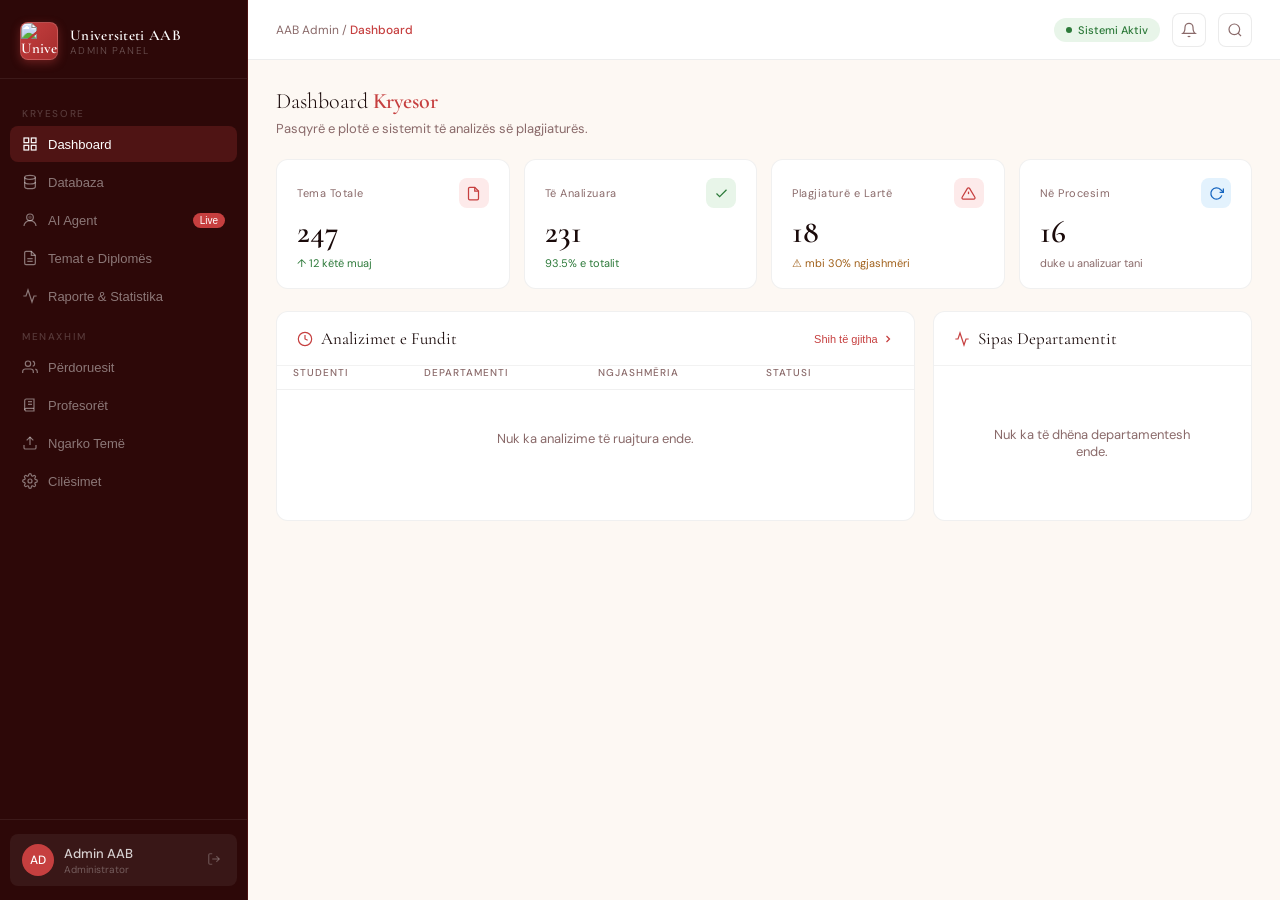
==== admin.html @ 6b73e8df "Done" ====
<!DOCTYPE html>
<html lang="sq">
<head>
  <meta charset="UTF-8">
  <meta name="viewport" content="width=device-width, initial-scale=1.0">
  <title>Universiteti AAB — Admin Panel</title>
  <link rel="preconnect" href="https://fonts.googleapis.com">
  <link href="https://fonts.googleapis.com/css2?family=Cormorant+Garamond:ital,wght@0,300;0,400;0,600;1,300;1,400&family=DM+Sans:wght@300;400;500&display=swap" rel="stylesheet">
  <style>
    :root {
      --red:        #C63F3F;
      --red2:       #E05555;
      --red3:       #A52D2D;
      --red-deep:   #6B1414;
      --red-light:  #FDEAEA;
      --gold:       #C9A84C;
      --gold2:      #E8C97A;
      --cream:      #FDF8F3;
      --smoke:      #F0E8E0;
      --white:      #FFFFFF;
      --text:       #1A0A0A;
      --muted:      #8A6A6A;
      --sidebar-bg: #2D0808;
      --ff-display: 'Cormorant Garamond', Georgia, serif;
      --ff-body:    'DM Sans', sans-serif;
    }

    *, *::before, *::after { box-sizing: border-box; margin: 0; padding: 0; }
    html, body { height: 100%; overflow: hidden; }
    body { font-family: var(--ff-body); background: var(--cream); color: var(--text); display: flex; }

    /* ══ SIDEBAR ══ */
    .sidebar {
      width: 248px; flex-shrink: 0;
      background: var(--sidebar-bg);
      display: flex; flex-direction: column;
      border-right: 1px solid rgba(198,63,63,.2);
      height: 100vh; overflow-y: auto;
    }
    .sidebar-logo {
      padding: 22px 20px 18px;
      border-bottom: 1px solid rgba(255,255,255,.07);
      display: flex; align-items: center; gap: 12px;
    }
    .logo-mark {
      width: 38px; height: 38px; border-radius: 8px; flex-shrink: 0;
      background: linear-gradient(135deg, var(--red) 0%, var(--red3) 100%);
      display: flex; align-items: center; justify-content: center;
      font-family: var(--ff-display); font-size: 15px; font-weight: 600; color: var(--white);
      border: 1px solid rgba(255,255,255,.15);
      box-shadow: 0 3px 10px rgba(198,63,63,.4);
      overflow: hidden;
    }
    .logo-mark img {
      width: 100%;
      height: 100%;
      object-fit: cover;
      display: block;
    }
    .logo-text-top    { font-family: var(--ff-display); font-size: 15px; font-weight: 600; color: var(--white); letter-spacing: .02em; }
    .logo-text-bottom { font-size: 10px; font-weight: 300; color: rgba(255,255,255,.3); letter-spacing: .14em; text-transform: uppercase; }

    .sidebar-nav { flex: 1; padding: 14px 10px; }
    .nav-section {
      font-size: 10px; font-weight: 500; letter-spacing: .16em; text-transform: uppercase;
      color: rgba(255,255,255,.2); padding: 14px 12px 6px;
    }
    .nav-item {
      display: flex; align-items: center; gap: 10px;
      padding: 10px 12px; border-radius: 8px; cursor: pointer;
      font-size: 13px; font-weight: 400; color: rgba(255,255,255,.45);
      transition: background .15s, color .15s;
      border: none; background: transparent; width: 100%; text-align: left;
      margin-bottom: 2px;
    }
    .nav-item:hover  { background: rgba(255,255,255,.07); color: rgba(255,255,255,.8); }
    .nav-item.active { background: rgba(198,63,63,.22); color: var(--white); }
    .nav-item svg { width: 16px; height: 16px; stroke: currentColor; fill: none; stroke-width: 1.8; flex-shrink: 0; }
    .nav-badge {
      margin-left: auto; font-size: 10px; background: var(--red);
      color: var(--white); padding: 2px 7px; border-radius: 10px; font-weight: 500;
    }

    .sidebar-footer {
      padding: 14px 10px; border-top: 1px solid rgba(255,255,255,.07);
    }
    .user-pill {
      display: flex; align-items: center; gap: 10px; padding: 10px 12px;
      border-radius: 8px; background: rgba(255,255,255,.06);
    }
    .user-avatar {
      width: 32px; height: 32px; border-radius: 50%;
      background: var(--red); display: flex; align-items: center; justify-content: center;
      font-size: 12px; font-weight: 500; color: var(--white); flex-shrink: 0;
    }
    .user-name { font-size: 13px; font-weight: 500; color: rgba(255,255,255,.8); }
    .user-role { font-size: 10px; color: rgba(255,255,255,.3); margin-top: 1px; }
    .logout-btn {
      margin-left: auto; background: none; border: none; cursor: pointer;
      color: rgba(255,255,255,.25); transition: color .2s; padding: 4px;
    }
    .logout-btn:hover { color: rgba(255,255,255,.6); }
    .logout-btn svg { width: 14px; height: 14px; stroke: currentColor; fill: none; stroke-width: 2; }

    /* ══ MAIN ══ */
    .main { flex: 1; display: flex; flex-direction: column; height: 100vh; overflow: hidden; }

    .topbar {
      height: 60px; flex-shrink: 0;
      background: var(--white); border-bottom: 1px solid rgba(0,0,0,.07);
      display: flex; align-items: center; justify-content: space-between;
      padding: 0 28px;
      box-shadow: 0 1px 8px rgba(0,0,0,.04);
    }
    .topbar-left { display: flex; align-items: center; gap: 16px; }
    .page-breadcrumb { font-size: 12px; color: var(--muted); }
    .page-breadcrumb span { color: var(--red); font-weight: 500; }
    .topbar-right { display: flex; align-items: center; gap: 12px; }

    .live-badge {
      display: flex; align-items: center; gap: 6px;
      font-size: 11px; color: #2D7A3A; background: #E8F5E9;
      padding: 5px 12px; border-radius: 20px; font-weight: 500;
    }
    .live-dot {
      width: 6px; height: 6px; border-radius: 50%; background: #2D7A3A;
      animation: livepulse 2s infinite;
    }
    @keyframes livepulse { 0%,100%{opacity:1;transform:scale(1)} 50%{opacity:.4;transform:scale(1.4)} }

    .topbar-icon-btn {
      width: 34px; height: 34px; border-radius: 8px; border: 1px solid rgba(0,0,0,.08);
      background: var(--white); cursor: pointer; display: flex; align-items: center; justify-content: center;
      color: var(--muted); transition: background .15s, border-color .15s;
    }
    .topbar-icon-btn:hover { background: var(--smoke); border-color: rgba(0,0,0,.14); }
    .topbar-icon-btn svg { width: 16px; height: 16px; stroke: currentColor; fill: none; stroke-width: 1.8; }

    /* ══ CONTENT ══ */
    .content { flex: 1; overflow-y: auto; padding: 28px; background: var(--cream); }

    /* ══ STATS ROW ══ */
    .stats-row { display: grid; grid-template-columns: repeat(4, 1fr); gap: 14px; margin-bottom: 22px; }
    .stat-card {
      background: var(--white); border: 1px solid rgba(0,0,0,.06);
      border-radius: 12px; padding: 18px 20px;
      display: flex; flex-direction: column; gap: 8px;
      transition: box-shadow .2s;
    }
    .stat-card:hover { box-shadow: 0 4px 20px rgba(0,0,0,.08); }
    .stat-card-header { display: flex; align-items: center; justify-content: space-between; }
    .stat-card-label { font-size: 11px; color: var(--muted); letter-spacing: .05em; font-weight: 400; }
    .stat-icon {
      width: 30px; height: 30px; border-radius: 8px;
      display: flex; align-items: center; justify-content: center;
    }
    .stat-icon svg { width: 15px; height: 15px; fill: none; stroke-width: 2; }
    .stat-icon.red   { background: #FDEAEA; } .stat-icon.red   svg { stroke: var(--red); }
    .stat-icon.gold  { background: #FDF3D8; } .stat-icon.gold  svg { stroke: var(--gold); }
    .stat-icon.green { background: #E8F5E9; } .stat-icon.green svg { stroke: #2D7A3A; }
    .stat-icon.blue  { background: #E3F2FD; } .stat-icon.blue  svg { stroke: #1565C0; }
    .stat-value { font-family: var(--ff-display); font-size: 32px; font-weight: 600; color: var(--text); line-height: 1; }
    .stat-footer { font-size: 11px; color: var(--muted); }
    .stat-footer.up   { color: #2D7A3A; }
    .stat-footer.warn { color: #A0601A; }
    .stat-footer.red  { color: var(--red); }

    /* ══ GRID ══ */
    .grid-2 { display: grid; grid-template-columns: 1fr 1fr; gap: 18px; margin-bottom: 22px; }
    .grid-3 { display: grid; grid-template-columns: 2fr 1fr; gap: 18px; margin-bottom: 22px; }

    /* ══ DATABASE OVERVIEW ══ */
    .database-hero {
      display: grid; grid-template-columns: 1.5fr .9fr; gap: 18px;
      margin-bottom: 22px;
    }
    .database-banner {
      position: relative; overflow: hidden;
      border-radius: 16px; padding: 26px 28px;
      background: linear-gradient(135deg, #2D0808 0%, #5B1414 48%, #A52D2D 100%);
      color: var(--white);
      box-shadow: 0 18px 38px rgba(45,8,8,.18);
    }
    .database-banner::after {
      content: '';
      position: absolute; inset: auto -18% -55% auto;
      width: 240px; height: 240px; border-radius: 50%;
      background: rgba(255,255,255,.08);
      filter: blur(2px);
    }
    .database-banner h2 {
      position: relative; z-index: 1;
      font-family: var(--ff-display); font-size: 28px; font-weight: 600;
      line-height: 1.05; margin-bottom: 10px;
    }
    .database-banner p {
      position: relative; z-index: 1;
      max-width: 58ch; font-size: 14px; line-height: 1.7;
      color: rgba(255,255,255,.82); margin-bottom: 18px;
    }
    .db-chip-row { position: relative; z-index: 1; display: flex; flex-wrap: wrap; gap: 8px; margin-bottom: 16px; }
    .db-chip {
      display: inline-flex; align-items: center; gap: 6px;
      padding: 5px 10px; border-radius: 999px;
      background: rgba(255,255,255,.1); color: rgba(255,255,255,.92);
      font-size: 11px; font-weight: 500; letter-spacing: .03em;
      border: 1px solid rgba(255,255,255,.12);
    }
    .db-chip::before {
      content: '';
      width: 6px; height: 6px; border-radius: 50%;
      background: #77E0A0; box-shadow: 0 0 0 3px rgba(119,224,160,.14);
    }
    .db-metrics {
      position: relative; z-index: 1;
      display: grid; grid-template-columns: repeat(3, minmax(0, 1fr)); gap: 12px;
    }
    .db-metric {
      border-radius: 14px; padding: 14px 16px;
      background: rgba(255,255,255,.08);
      border: 1px solid rgba(255,255,255,.12);
      backdrop-filter: blur(8px);
    }
    .db-metric .metric-value { font-family: var(--ff-display); font-size: 28px; font-weight: 600; line-height: 1; }
    .db-metric .metric-label { font-size: 11px; letter-spacing: .08em; text-transform: uppercase; color: rgba(255,255,255,.6); margin-top: 4px; }
    .db-side-card {
      border-radius: 16px; padding: 22px;
      background: linear-gradient(180deg, #FFF 0%, #FDF8F3 100%);
      border: 1px solid rgba(0,0,0,.06);
      box-shadow: 0 10px 28px rgba(0,0,0,.05);
    }
    .db-side-card h3 {
      font-family: var(--ff-display); font-size: 20px; font-weight: 600; color: var(--text);
      margin-bottom: 8px;
    }
    .db-side-card p { font-size: 13px; line-height: 1.7; color: var(--muted); margin-bottom: 14px; }
    .db-status-list { display: grid; gap: 10px; margin-top: 12px; }
    .db-status-item {
      display: flex; align-items: center; justify-content: space-between; gap: 12px;
      padding: 12px 14px; border-radius: 12px; background: var(--white);
      border: 1px solid rgba(0,0,0,.06);
    }
    .db-status-item span:first-child { font-size: 12px; color: var(--muted); }
    .db-status-item strong { font-size: 13px; color: var(--text); }

    .db-summary-grid {
      display: grid; grid-template-columns: repeat(4, minmax(0, 1fr)); gap: 14px;
      margin-bottom: 22px;
    }
    .db-summary-card {
      background: var(--white); border: 1px solid rgba(0,0,0,.06);
      border-radius: 14px; padding: 18px 18px 16px;
      box-shadow: 0 4px 18px rgba(0,0,0,.04);
    }
    .db-summary-card .summary-label { font-size: 11px; letter-spacing: .08em; text-transform: uppercase; color: var(--muted); }
    .db-summary-card .summary-value { font-family: var(--ff-display); font-size: 30px; font-weight: 600; color: var(--text); line-height: 1; margin: 8px 0 6px; }
    .db-summary-card .summary-note { font-size: 12px; color: var(--muted); line-height: 1.6; }
    .db-summary-card.accent {
      background: linear-gradient(135deg, rgba(198,63,63,.08), rgba(165,45,45,.04));
      border-color: rgba(198,63,63,.14);
    }

    .db-activity-list { display: grid; gap: 10px; }
    .db-activity-item {
      display: flex; gap: 12px; align-items: flex-start;
      padding: 12px 0; border-bottom: 1px solid rgba(0,0,0,.05);
    }
    .db-activity-item:last-child { border-bottom: none; }
    .db-activity-dot {
      width: 10px; height: 10px; border-radius: 50%; margin-top: 5px; flex-shrink: 0;
      background: var(--red);
      box-shadow: 0 0 0 6px rgba(198,63,63,.08);
    }
    .db-activity-title { font-size: 13px; font-weight: 500; color: var(--text); }
    .db-activity-sub { font-size: 12px; color: var(--muted); margin-top: 3px; line-height: 1.5; }
    .db-activity-score { margin-left: auto; font-size: 12px; font-weight: 600; color: var(--red); white-space: nowrap; }

    .db-entity-list { display: grid; gap: 10px; }
    .db-entity-item {
      display: flex; align-items: center; justify-content: space-between; gap: 14px;
      padding: 14px 16px; border-radius: 12px; background: var(--cream); border: 1px solid rgba(0,0,0,.05);
    }
    .db-entity-meta { display: grid; gap: 3px; }
    .db-entity-meta strong { font-size: 13px; color: var(--text); }
    .db-entity-meta span { font-size: 12px; color: var(--muted); line-height: 1.5; }
    .db-entity-count { font-family: var(--ff-display); font-size: 22px; font-weight: 600; color: var(--red); }

    .panel {
      background: var(--white); border: 1px solid rgba(0,0,0,.06);
      border-radius: 12px; overflow: hidden;
    }
    .panel-header {
      padding: 16px 20px; border-bottom: 1px solid rgba(0,0,0,.05);
      display: flex; align-items: center; justify-content: space-between;
    }
    .panel-title {
      font-family: var(--ff-display); font-size: 17px; font-weight: 400; color: var(--text);
      display: flex; align-items: center; gap: 8px;
    }
    .panel-title svg { width: 16px; height: 16px; stroke: var(--red); fill: none; stroke-width: 1.8; }
    .panel-action {
      font-size: 11px; color: var(--red); cursor: pointer; text-decoration: none;
      display: flex; align-items: center; gap: 4px; font-weight: 500;
      background: none; border: none; padding: 0;
    }
    .panel-action svg { width: 12px; height: 12px; stroke: currentColor; fill: none; stroke-width: 2.5; }
    .panel-body { padding: 20px; }

    /* ══ TABLE ══ */
    table { width: 100%; border-collapse: collapse; font-size: 13px; }
    thead th {
      font-size: 10px; font-weight: 500; letter-spacing: .1em; text-transform: uppercase;
      color: var(--muted); padding: 0 16px 10px; text-align: left;
      border-bottom: 1px solid rgba(0,0,0,.06);
    }
    tbody td { padding: 11px 16px; border-bottom: 1px solid rgba(0,0,0,.04); color: var(--text); }
    tbody tr:last-child td { border-bottom: none; }
    tbody tr:hover td { background: var(--cream); }

    /* ══ BADGE ══ */
    .badge {
      display: inline-flex; align-items: center; gap: 4px;
      padding: 3px 10px; border-radius: 20px;
      font-size: 11px; font-weight: 500;
    }
    .badge-ok      { background: #E8F5E9; color: #1B5E20; }
    .badge-danger  { background: #FDEAEA; color: var(--red3); }
    .badge-warn    { background: #FFF8E1; color: #6D4C01; }
    .badge-process { background: #E3F2FD; color: #1565C0; }
    .badge-admin   { background: #FDEAEA; color: var(--red3); }
    .badge-prof    { background: #E3F2FD; color: #1565C0; }

    /* ══ PERCENT BAR ══ */
    .pct-wrap { display: flex; align-items: center; gap: 8px; }
    .pct-track { flex: 1; height: 4px; background: var(--smoke); border-radius: 2px; overflow: hidden; min-width: 60px; }
    .pct-fill  { height: 100%; border-radius: 2px; }
    .pct-label { font-size: 11px; font-weight: 500; min-width: 28px; text-align: right; }

    /* ══ UPLOAD PANEL ══ */
    .upload-zone {
      border: 2px dashed rgba(198,63,63,.25); border-radius: 10px;
      padding: 24px; text-align: center; cursor: pointer; margin-bottom: 16px;
      transition: background .2s, border-color .2s;
    }
    .upload-zone:hover { background: #FFF5F5; border-color: var(--red); }
    .upload-zone svg { width: 32px; height: 32px; stroke: rgba(198,63,63,.5); fill: none; stroke-width: 1.5; margin-bottom: 8px; }
    .upload-zone p  { font-size: 13px; color: var(--muted); }
    .upload-zone span { font-size: 11px; color: rgba(138,106,106,.6); }
    .upload-filename { font-size: 12px; color: var(--red); background: #FDEAEA; padding: 6px 12px; border-radius: 6px; margin-bottom: 14px; display: none; align-items: center; gap: 8px; }
    .upload-filename svg { width: 13px; height: 13px; stroke: var(--red); fill: none; stroke-width: 2; flex-shrink: 0; }

    .form-group { margin-bottom: 12px; }
    .form-group label { display: block; font-size: 10px; font-weight: 500; letter-spacing: .1em; text-transform: uppercase; color: var(--muted); margin-bottom: 5px; }
    .form-group input, .form-group select {
      width: 100%; padding: 10px 13px; background: var(--white);
      border: 1.5px solid var(--smoke); border-radius: 8px;
      font-family: var(--ff-body); font-size: 13px; color: var(--text);
      transition: border-color .2s, box-shadow .2s; outline: none;
    }
    .form-group input:focus, .form-group select:focus {
      border-color: var(--red); box-shadow: 0 0 0 3px rgba(198,63,63,.1);
    }

    .progress-wrap { display: none; margin-top: 14px; }
    .progress-label { font-size: 11px; color: var(--muted); margin-bottom: 6px; }
    .progress-track { height: 5px; background: var(--smoke); border-radius: 3px; overflow: hidden; }
    .progress-bar { height: 100%; background: linear-gradient(90deg, var(--red3), var(--red)); border-radius: 3px; width: 0%; transition: width .5s ease; }

    .btn-primary {
      width: 100%; padding: 12px;
      background: linear-gradient(135deg, var(--red) 0%, var(--red3) 100%);
      color: var(--white); font-family: var(--ff-body); font-size: 14px; font-weight: 500;
      border: none; border-radius: 8px; cursor: pointer; letter-spacing: .02em;
      transition: opacity .2s, transform .15s;
      display: flex; align-items: center; justify-content: center; gap: 8px;
      box-shadow: 0 3px 14px rgba(198,63,63,.35);
    }
    .btn-primary:hover { opacity: .9; transform: translateY(-1px); }
    .btn-primary:active { transform: translateY(0); }
    .btn-primary:disabled { opacity: .55; cursor: not-allowed; transform: none; }
    .btn-primary svg { width: 16px; height: 16px; stroke: var(--white); fill: none; stroke-width: 2; }

    .btn-ghost {
      padding: 9px 18px; background: transparent; border: 1.5px solid var(--smoke);
      border-radius: 8px; font-family: var(--ff-body); font-size: 12px; font-weight: 500;
      color: var(--muted); cursor: pointer; transition: border-color .2s, color .2s;
      display: inline-flex; align-items: center; gap: 6px;
    }
    .btn-ghost svg { width: 14px; height: 14px; stroke: currentColor; fill: none; stroke-width: 2; }
    .btn-ghost:hover { border-color: var(--red); color: var(--red); }

    /* ══ AI AGENT CHAT ══ */
    .agent-page { display: flex; flex-direction: column; height: 100%; gap: 16px; }
    .agent-info {
      background: var(--white); border: 1px solid rgba(0,0,0,.06);
      border-left: 3px solid var(--red); border-radius: 10px; padding: 14px 18px;
      display: flex; align-items: center; gap: 12px; font-size: 13px; color: var(--muted);
    }
    .agent-info svg { width: 18px; height: 18px; stroke: var(--red); fill: none; stroke-width: 1.8; flex-shrink: 0; }

    .chat-wrap {
      flex: 1; background: var(--white); border: 1px solid rgba(0,0,0,.06);
      border-radius: 12px; display: flex; flex-direction: column; overflow: hidden;
      min-height: 500px;
    }
    .chat-header {
      padding: 16px 20px; border-bottom: 1px solid rgba(0,0,0,.05);
      display: flex; align-items: center; gap: 12px;
    }
    .agent-avatar {
      width: 36px; height: 36px; border-radius: 10px;
      background: linear-gradient(135deg, var(--red) 0%, var(--red3) 100%);
      display: flex; align-items: center; justify-content: center; flex-shrink: 0;
    }
    .agent-avatar svg { width: 18px; height: 18px; stroke: var(--white); fill: none; stroke-width: 1.8; }
    .agent-name { font-weight: 500; font-size: 14px; color: var(--text); }
    .agent-status { font-size: 11px; color: #2D7A3A; display: flex; align-items: center; gap: 5px; margin-top: 1px; }
    .agent-status::before { content:''; width:5px; height:5px; border-radius:50%; background:#2D7A3A; display:inline-block; }

    .chat-messages { flex: 1; overflow-y: auto; padding: 20px; display: flex; flex-direction: column; gap: 14px; }
    .msg { display: flex; gap: 10px; align-items: flex-start; }
    .msg.user { flex-direction: row-reverse; }

    .msg-av {
      width: 30px; height: 30px; border-radius: 50%; flex-shrink: 0;
      display: flex; align-items: center; justify-content: center; font-size: 11px; font-weight: 500; margin-top: 2px;
    }
    .msg.agent .msg-av { background: linear-gradient(135deg, var(--red), var(--red3)); color: var(--white); }
    .msg.user  .msg-av { background: var(--smoke); color: var(--muted); border: 1px solid rgba(0,0,0,.07); }
    .msg-av svg { width: 13px; height: 13px; stroke: currentColor; fill: none; stroke-width: 2; }

    .msg-bubble {
      max-width: 78%; padding: 10px 14px; border-radius: 12px;
      font-size: 13px; line-height: 1.6; color: var(--text);
    }
    .msg.agent .msg-bubble {
      background: var(--cream); border: 1px solid rgba(0,0,0,.06);
      border-top-left-radius: 4px;
    }
    .msg.user .msg-bubble {
      background: linear-gradient(135deg, var(--red) 0%, var(--red3) 100%);
      color: var(--white); border-top-right-radius: 4px;
    }
    .msg-time { font-size: 10px; color: rgba(138,106,106,.6); margin-top: 4px; }

    .typing-dots { display: inline-flex; gap: 3px; align-items: center; padding: 2px 0; }
    .typing-dots span { width: 5px; height: 5px; border-radius: 50%; background: var(--muted); animation: tdot 1.2s infinite; }
    .typing-dots span:nth-child(2) { animation-delay: .2s; }
    .typing-dots span:nth-child(3) { animation-delay: .4s; }
    @keyframes tdot { 0%,100%{opacity:.2;transform:scale(.8)} 50%{opacity:1;transform:scale(1)} }

    .chat-suggestions {
      padding: 12px 20px; border-top: 1px solid rgba(0,0,0,.04);
      display: flex; gap: 8px; flex-wrap: wrap;
    }
    .suggestion-chip {
      font-size: 11px; padding: 6px 12px; border-radius: 20px;
      border: 1px solid rgba(198,63,63,.25); color: var(--red);
      background: #FFF5F5; cursor: pointer; transition: background .15s;
      font-family: var(--ff-body);
    }
    .suggestion-chip:hover { background: #FDEAEA; }

    .chat-input-wrap {
      padding: 14px 20px; border-top: 1px solid rgba(0,0,0,.05);
      display: flex; gap: 10px; align-items: center;
    }
    .chat-input {
      flex: 1; padding: 10px 14px; background: var(--cream);
      border: 1.5px solid var(--smoke); border-radius: 24px;
      font-family: var(--ff-body); font-size: 13px; color: var(--text); outline: none;
      transition: border-color .2s, box-shadow .2s;
    }
    .chat-input:focus { border-color: var(--red); box-shadow: 0 0 0 3px rgba(198,63,63,.1); }
    .send-btn {
      width: 38px; height: 38px; border-radius: 50%; flex-shrink: 0;
      background: linear-gradient(135deg, var(--red) 0%, var(--red3) 100%);
      border: none; cursor: pointer; display: flex; align-items: center; justify-content: center;
      transition: opacity .2s, transform .15s; box-shadow: 0 3px 10px rgba(198,63,63,.35);
    }
    .send-btn:hover { opacity: .88; transform: scale(1.05); }
    .send-btn svg { width: 15px; height: 15px; stroke: var(--white); fill: none; stroke-width: 2.5; }

    /* ══ RAPORTE ══ */
    .dept-bar-row { display: flex; align-items: center; gap: 12px; margin-bottom: 12px; }
    .dept-bar-row:last-child { margin-bottom: 0; }
    .dept-name { font-size: 12px; color: var(--text); min-width: 100px; }
    .dept-bar-wrap { flex: 1; height: 7px; background: var(--smoke); border-radius: 4px; overflow: hidden; }
    .dept-bar-fill { height: 100%; border-radius: 4px; }
    .dept-count { font-size: 12px; font-weight: 500; color: var(--text); min-width: 24px; text-align: right; }
    .dept-pct { font-size: 11px; color: var(--muted); min-width: 36px; text-align: right; }

    .trend-bars { display: flex; align-items: flex-end; gap: 10px; height: 110px; }
    .trend-bar-col { flex: 1; display: flex; flex-direction: column; align-items: center; gap: 5px; height: 100%; justify-content: flex-end; }
    .trend-bar { width: 100%; border-radius: 4px 4px 0 0; background: var(--red); min-height: 4px; opacity: .7; transition: opacity .2s; }
    .trend-bar:hover { opacity: 1; }
    .trend-bar.current { opacity: 1; background: linear-gradient(to top, var(--red3), var(--red)); }
    .trend-month { font-size: 10px; color: var(--muted); }
    .trend-count { font-size: 10px; font-weight: 500; color: var(--text); }

    /* ══ RESULT MODAL ══ */
    .result-overlay {
      position: fixed; inset: 0; z-index: 300;
      background: rgba(50,5,5,.7); backdrop-filter: blur(6px);
      display: flex; align-items: center; justify-content: center; padding: 20px;
      opacity: 0; pointer-events: none; transition: opacity .25s;
    }
    .result-overlay.open { opacity: 1; pointer-events: all; }
    .result-modal {
      background: var(--white); border-radius: 16px; width: 100%; max-width: 540px;
      overflow: hidden; transform: translateY(20px) scale(.97); transition: transform .25s;
      box-shadow: 0 30px 60px rgba(50,5,5,.5);
    }
    .result-overlay.open .result-modal { transform: translateY(0) scale(1); }
    .result-modal-header {
      background: linear-gradient(145deg, var(--red-deep) 0%, var(--red3) 100%);
      padding: 24px 28px 20px; position: relative;
    }
    .result-modal-header::before {
      content: ''; position: absolute; top: 0; left: 0; right: 0; height: 3px;
      background: linear-gradient(90deg, var(--red2), var(--gold2), var(--red2));
    }
    .result-modal-title { font-family: var(--ff-display); font-size: 22px; font-weight: 300; color: var(--white); }
    .result-modal-title strong { font-weight: 600; }
    .result-modal-sub { font-size: 12px; color: rgba(255,255,255,.45); margin-top: 4px; }
    .modal-close-btn {
      position: absolute; top: 16px; right: 16px; width: 30px; height: 30px;
      background: rgba(255,255,255,.1); border: none; border-radius: 6px; cursor: pointer;
      display: flex; align-items: center; justify-content: center; transition: background .2s;
    }
    .modal-close-btn:hover { background: rgba(255,255,255,.2); }
    .modal-close-btn svg { width: 14px; height: 14px; stroke: rgba(255,255,255,.7); fill: none; stroke-width: 2.5; }
    .result-modal-body { padding: 24px 28px; }
    .result-big {
      text-align: center; padding: 20px 0;
      border-bottom: 1px solid rgba(0,0,0,.06); margin-bottom: 20px;
    }
    .result-big .num { font-family: var(--ff-display); font-size: 64px; font-weight: 600; line-height: 1; }
    .result-big .lbl { font-size: 12px; color: var(--muted); margin-top: 6px; letter-spacing: .08em; text-transform: uppercase; }
    .result-sources { display: flex; flex-direction: column; gap: 8px; margin-bottom: 20px; }
    .result-source { padding: 10px 14px; background: var(--cream); border-radius: 8px; border-left: 3px solid var(--smoke); }
    .result-source.high { border-left-color: var(--red); }
    .result-source.med  { border-left-color: var(--gold); }
    .result-source-title { font-size: 12px; font-weight: 500; color: var(--text); }
    .result-source-pct   { font-size: 11px; color: var(--muted); margin-top: 2px; }
    .result-actions { display: flex; gap: 10px; }
    .btn-download {
      flex: 1; padding: 11px;
      background: linear-gradient(135deg, var(--gold) 0%, #A8781A 100%);
      color: var(--white); border: none; border-radius: 8px; font-family: var(--ff-body);
      font-size: 13px; font-weight: 500; cursor: pointer;
      display: flex; align-items: center; justify-content: center; gap: 7px;
      box-shadow: 0 3px 12px rgba(201,168,76,.35); transition: opacity .2s;
    }
    .btn-download:hover { opacity: .88; }
    .btn-download svg { width: 14px; height: 14px; stroke: var(--white); fill: none; stroke-width: 2.5; }

    /* ══ CILËSIMET ══ */
    .settings-grid { display: grid; grid-template-columns: 1fr 1fr; gap: 18px; }
    .settings-section { font-size: 11px; font-weight: 500; letter-spacing: .1em; text-transform: uppercase; color: var(--muted); margin-bottom: 14px; }
    .toggle-row { display: flex; align-items: center; justify-content: space-between; padding: 12px 0; border-bottom: 1px solid rgba(0,0,0,.05); }
    .toggle-row:last-child { border-bottom: none; }
    .toggle-label { font-size: 13px; color: var(--text); }
    .toggle-sub { font-size: 11px; color: var(--muted); margin-top: 2px; }
    .toggle { position: relative; width: 40px; height: 22px; flex-shrink: 0; }
    .toggle input { opacity: 0; width: 0; height: 0; }
    .toggle-slider {
      position: absolute; cursor: pointer; top: 0; left: 0; right: 0; bottom: 0;
      background: var(--smoke); border-radius: 22px; transition: .25s;
    }
    .toggle-slider::before {
      position: absolute; content: ''; height: 16px; width: 16px; left: 3px; bottom: 3px;
      background: var(--white); border-radius: 50%; transition: .25s;
      box-shadow: 0 1px 4px rgba(0,0,0,.2);
    }
    .toggle input:checked + .toggle-slider { background: var(--red); }
    .toggle input:checked + .toggle-slider::before { transform: translateX(18px); }

    /* ══ UTILS ══ */
    .hidden { display: none !important; }
    .page-section { display: none; }
    .page-section.active { display: block; }
    .page-agent-section { display: none; }
    .page-agent-section.active { display: flex; flex-direction: column; height: calc(100vh - 60px - 56px); }

    .section-title { font-family: var(--ff-display); font-size: 22px; font-weight: 300; color: var(--text); margin-bottom: 6px; }
    .section-title strong { font-weight: 600; color: var(--red); }
    .section-sub { font-size: 13px; color: var(--muted); margin-bottom: 22px; }

    .empty-row { text-align: center; padding: 40px; color: var(--muted); font-size: 13px; }
    .empty-row svg { width: 32px; height: 32px; stroke: rgba(138,106,106,.4); fill: none; stroke-width: 1.5; margin: 0 auto 10px; display: block; }

    /* ══ ANIMATIONS ══ */
    @keyframes fadeIn { from{opacity:0;transform:translateY(10px)} to{opacity:1;transform:translateY(0)} }
    .fade-in { animation: fadeIn .3s ease both; }

    /* ══ SCROLLBAR ══ */
    ::-webkit-scrollbar { width: 4px; }
    ::-webkit-scrollbar-track { background: transparent; }
    ::-webkit-scrollbar-thumb { background: rgba(198,63,63,.2); border-radius: 2px; }
    ::-webkit-scrollbar-thumb:hover { background: rgba(198,63,63,.4); }

    /* ══ RESPONSIVE ══ */
    @media (max-width: 1100px) {
      .stats-row { grid-template-columns: repeat(2, 1fr); }
      .grid-2, .grid-3, .settings-grid { grid-template-columns: 1fr; }
    }
    @media (max-width: 768px) {
      .sidebar { width: 200px; }
      .stats-row { grid-template-columns: 1fr 1fr; }
    }
  </style>
</head>
<body>

<!-- SIDEBAR -->
<aside class="sidebar">
  <div class="sidebar-logo">
    <div class="logo-mark"><img src="https://images-wixmp-ed30a86b8c4ca887773594c2.wixmp.com/f/dbe7f497-3ab3-40ab-918d-ef6afb75abf3/df1yz9b-7948cf55-4635-4aee-9761-c056bd9984d3.png/v1/fill/w_370,h_370/icon_by_wizzzdesigns_df1yz9b-fullview.png?token=eyJ0eXAiOiJKV1QiLCJhbGciOiJIUzI1NiJ9.[base64].x4M0dl8qNWTZA7iJrPcjOD4q-tpfhaOOjQKJBWl0B24" alt="Universiteti AAB logo"></div>
    <div>
      <div class="logo-text-top">Universiteti AAB</div>
      <div class="logo-text-bottom">Admin Panel</div>
    </div>
  </div>

  <nav class="sidebar-nav">
    <div class="nav-section">Kryesore</div>
    <button class="nav-item active" onclick="showPage('dashboard',this)">
      <svg viewBox="0 0 24 24"><rect x="3" y="3" width="7" height="7"/><rect x="14" y="3" width="7" height="7"/><rect x="14" y="14" width="7" height="7"/><rect x="3" y="14" width="7" height="7"/></svg>
      Dashboard
    </button>
    <button class="nav-item" onclick="showPage('database',this)">
      <svg viewBox="0 0 24 24"><ellipse cx="12" cy="5" rx="8" ry="3"/><path d="M4 5v14c0 1.7 3.6 3 8 3s8-1.3 8-3V5"/><path d="M4 12c0 1.7 3.6 3 8 3s8-1.3 8-3"/></svg>
      Databaza
    </button>
    <button class="nav-item" onclick="showPage('agent',this)">
      <svg viewBox="0 0 24 24"><circle cx="12" cy="8" r="5"/><path d="M3 21c0-4.418 4.03-8 9-8s9 3.582 9 8"/><circle cx="12" cy="8" r="2" fill="currentColor" opacity=".3"/></svg>
      AI Agent
      <span class="nav-badge">Live</span>
    </button>
    <button class="nav-item" onclick="showPage('tezat',this)">
      <svg viewBox="0 0 24 24"><path d="M14 2H6a2 2 0 0 0-2 2v16a2 2 0 0 0 2 2h12a2 2 0 0 0 2-2V8z"/><polyline points="14 2 14 8 20 8"/><line x1="16" y1="13" x2="8" y2="13"/><line x1="16" y1="17" x2="8" y2="17"/></svg>
      Temat e Diplomës
    </button>
    <button class="nav-item" onclick="showPage('raporte',this)">
      <svg viewBox="0 0 24 24"><polyline points="22 12 18 12 15 21 9 3 6 12 2 12"/></svg>
      Raporte & Statistika
    </button>

    <div class="nav-section">Menaxhim</div>
    <button class="nav-item" onclick="showPage('users',this)">
      <svg viewBox="0 0 24 24"><path d="M17 21v-2a4 4 0 0 0-4-4H5a4 4 0 0 0-4 4v2"/><circle cx="9" cy="7" r="4"/><path d="M23 21v-2a4 4 0 0 0-3-3.87"/><path d="M16 3.13a4 4 0 0 1 0 7.75"/></svg>
      Përdoruesit
    </button>
    <button class="nav-item" onclick="showPage('professors',this)">
      <svg viewBox="0 0 24 24"><path d="M4 19.5A2.5 2.5 0 0 1 6.5 17H18"/><path d="M6.5 3H18v18H6.5A2.5 2.5 0 0 1 4 18.5v-13A2.5 2.5 0 0 1 6.5 3Z"/><path d="M9 7h6"/><path d="M9 11h6"/></svg>
      Profesorët
    </button>
    <button class="nav-item" onclick="showPage('ngarko',this)">
      <svg viewBox="0 0 24 24"><path d="M21 15v4a2 2 0 0 1-2 2H5a2 2 0 0 1-2-2v-4"/><polyline points="17 8 12 3 7 8"/><line x1="12" y1="3" x2="12" y2="15"/></svg>
      Ngarko Temë
    </button>
    <button class="nav-item" onclick="showPage('settings',this)">
      <svg viewBox="0 0 24 24"><circle cx="12" cy="12" r="3"/><path d="M19.4 15a1.65 1.65 0 0 0 .33 1.82l.06.06a2 2 0 0 1-2.83 2.83l-.06-.06a1.65 1.65 0 0 0-1.82-.33 1.65 1.65 0 0 0-1 1.51V21a2 2 0 0 1-4 0v-.09A1.65 1.65 0 0 0 9 19.4a1.65 1.65 0 0 0-1.82.33l-.06.06a2 2 0 0 1-2.83-2.83l.06-.06A1.65 1.65 0 0 0 4.68 15a1.65 1.65 0 0 0-1.51-1H3a2 2 0 0 1 0-4h.09A1.65 1.65 0 0 0 4.6 9a1.65 1.65 0 0 0-.33-1.82l-.06-.06a2 2 0 0 1 2.83-2.83l.06.06A1.65 1.65 0 0 0 9 4.68a1.65 1.65 0 0 0 1-1.51V3a2 2 0 0 1 4 0v.09a1.65 1.65 0 0 0 1 1.51 1.65 1.65 0 0 0 1.82-.33l.06-.06a2 2 0 0 1 2.83 2.83l-.06.06A1.65 1.65 0 0 0 19.4 9a1.65 1.65 0 0 0 1.51 1H21a2 2 0 0 1 0 4h-.09a1.65 1.65 0 0 0-1.51 1z"/></svg>
      Cilësimet
    </button>
  </nav>

  <div class="sidebar-footer">
    <div class="user-pill">
      <div class="user-avatar">AD</div>
      <div>
        <div class="user-name">Admin AAB</div>
        <div class="user-role">Administrator</div>
      </div>
      <button class="logout-btn" title="Dil" onclick="window.location.href='ballina.html'">
        <svg viewBox="0 0 24 24"><path d="M9 21H5a2 2 0 0 1-2-2V5a2 2 0 0 1 2-2h4"/><polyline points="16 17 21 12 16 7"/><line x1="21" y1="12" x2="9" y2="12"/></svg>
      </button>
    </div>
  </div>
</aside>

<!-- MAIN -->
<div class="main">
  <!-- TOPBAR -->
  <div class="topbar">
    <div class="topbar-left">
      <span class="page-breadcrumb">AAB Admin / <span id="breadcrumb-current">Dashboard</span></span>
    </div>
    <div class="topbar-right">
      <div class="live-badge"><div class="live-dot"></div>Sistemi Aktiv</div>
      <button class="topbar-icon-btn" title="Njoftime">
        <svg viewBox="0 0 24 24"><path d="M18 8A6 6 0 0 0 6 8c0 7-3 9-3 9h18s-3-2-3-9"/><path d="M13.73 21a2 2 0 0 1-3.46 0"/></svg>
      </button>
      <button class="topbar-icon-btn" title="Kërko">
        <svg viewBox="0 0 24 24"><circle cx="11" cy="11" r="8"/><path d="m21 21-4.35-4.35"/></svg>
      </button>
    </div>
  </div>

  <!-- CONTENT -->
  <div class="content">

    <!-- ══ DASHBOARD ══ -->
    <div id="pg-dashboard" class="page-section active fade-in">
      <div class="section-title">Dashboard <strong>Kryesor</strong></div>
      <div class="section-sub">Pasqyrë e plotë e sistemit të analizës së plagjiaturës.</div>

      <div class="stats-row">
        <div class="stat-card">
          <div class="stat-card-header">
            <span class="stat-card-label">Tema Totale</span>
            <div class="stat-icon red">
              <svg viewBox="0 0 24 24"><path d="M14 2H6a2 2 0 0 0-2 2v16a2 2 0 0 0 2 2h12a2 2 0 0 0 2-2V8z"/><polyline points="14 2 14 8 20 8"/></svg>
            </div>
          </div>
          <div class="stat-value" id="stat-total-theses">247</div>
          <div class="stat-footer up">↑ 12 këtë muaj</div>
        </div>
        <div class="stat-card">
          <div class="stat-card-header">
            <span class="stat-card-label">Të Analizuara</span>
            <div class="stat-icon green">
              <svg viewBox="0 0 24 24"><polyline points="20 6 9 17 4 12"/></svg>
            </div>
          </div>
          <div class="stat-value" id="stat-analyzed-theses">231</div>
          <div class="stat-footer up">93.5% e totalit</div>
        </div>
        <div class="stat-card">
          <div class="stat-card-header">
            <span class="stat-card-label">Plagjiaturë e Lartë</span>
            <div class="stat-icon red">
              <svg viewBox="0 0 24 24"><path d="M10.29 3.86L1.82 18a2 2 0 0 0 1.71 3h16.94a2 2 0 0 0 1.71-3L13.71 3.86a2 2 0 0 0-3.42 0z"/><line x1="12" y1="9" x2="12" y2="13"/><line x1="12" y1="17" x2="12.01" y2="17"/></svg>
            </div>
          </div>
          <div class="stat-value" id="stat-high-risk">18</div>
          <div class="stat-footer warn">⚠ mbi 30% ngjashmëri</div>
        </div>
        <div class="stat-card">
          <div class="stat-card-header">
            <span class="stat-card-label">Në Procesim</span>
            <div class="stat-icon blue">
              <svg viewBox="0 0 24 24"><polyline points="23 4 23 10 17 10"/><path d="M20.49 15a9 9 0 1 1-2.12-9.36L23 10"/></svg>
            </div>
          </div>
          <div class="stat-value" id="stat-processing">16</div>
          <div class="stat-footer">duke u analizuar tani</div>
        </div>
      </div>

      <div class="grid-3">
        <div class="panel">
          <div class="panel-header">
            <span class="panel-title">
              <svg viewBox="0 0 24 24"><circle cx="12" cy="12" r="10"/><polyline points="12 6 12 12 16 14"/></svg>
              Analizimet e Fundit
            </span>
            <button class="panel-action" onclick="showPage('tezat',null)">
              Shih të gjitha
              <svg viewBox="0 0 24 24"><polyline points="9 18 15 12 9 6"/></svg>
            </button>
          </div>
          <div style="padding:0">
            <table>
              <thead><tr>
                <th>Studenti</th>
                <th>Departamenti</th>
                <th>Ngjashmëria</th>
                <th>Statusi</th>
                <th></th>
              </tr></thead>
              <tbody id="dashboard-table">
                <tr><td colspan="5" class="empty-row">Duke ngarkuar analizimet nga databaza...</td></tr>
              </tbody>
            </table>
          </div>
        </div>

        <div class="panel">
          <div class="panel-header">
            <span class="panel-title">
              <svg viewBox="0 0 24 24"><polyline points="22 12 18 12 15 21 9 3 6 12 2 12"/></svg>
              Sipas Departamentit
            </span>
          </div>
          <div class="panel-body" id="dashboard-departments">
            <div class="empty-row">Duke ngarkuar departamentet nga databaza...</div>
          </div>
        </div>
      </div>
    </div>

    <!-- ══ DATABAZA ══ -->
    <div id="pg-database" class="page-section fade-in">
      <div class="section-title">Databaza <strong>Live</strong></div>
      <div class="section-sub">Pamje profesionale e shëndetit të të dhënave, volumit dhe aktivitetit në sistem.</div>

      <div class="database-hero">
        <div class="database-banner">
          <div class="db-chip-row">
            <span class="db-chip">MySQL live</span>
            <span class="db-chip">SQLAlchemy ORM</span>
            <span class="db-chip">JWT secure</span>
          </div>
          <h2>Menaxhim i pastër dhe i matur për të dhënat akademike</h2>
          <p>Ky panel përmbledh qartë regjistrimet kryesore, kërkesat e fundit dhe shpërndarjen e ngarkesës së databazës në kohë reale.</p>
          <div class="db-metrics">
            <div class="db-metric">
              <div class="metric-value" id="db-metric-theses">—</div>
              <div class="metric-label">Tema në databazë</div>
            </div>
            <div class="db-metric">
              <div class="metric-value" id="db-metric-users">—</div>
              <div class="metric-label">Përdorues aktivë</div>
            </div>
            <div class="db-metric">
              <div class="metric-value" id="db-metric-processing">—</div>
              <div class="metric-label">Në procesim</div>
            </div>
          </div>
        </div>

        <div class="db-side-card">
          <h3>Gjendja e sistemit</h3>
          <p>Lidhja me backend-in dhe shërbimet e bazës së të dhënave monitorohen për të siguruar një përvojë të qëndrueshme dhe profesionale.</p>
          <div class="db-status-list">
            <div class="db-status-item"><span>Statusi i API</span><strong id="db-api-status">Duke u ngarkuar</strong></div>
            <div class="db-status-item"><span>Skema aktive</span><strong>users · theses · results</strong></div>
            <div class="db-status-item"><span>Menaxhim sigurie</span><strong>AES-256 · JWT</strong></div>
            <div class="db-status-item"><span>Përditësim i fundit</span><strong id="db-last-updated">Live</strong></div>
          </div>
        </div>
      </div>

      <div class="db-summary-grid">
        <div class="db-summary-card accent">
          <div class="summary-label">Tema totale</div>
          <div class="summary-value" id="db-total-theses">—</div>
          <div class="summary-note">Numri i përgjithshëm i temave të ruajtura në databazë.</div>
        </div>
        <div class="db-summary-card">
          <div class="summary-label">Profesorë</div>
          <div class="summary-value" id="db-total-professors">—</div>
          <div class="summary-note">Staf akademik me akses dhe rol të administruar.</div>
        </div>
        <div class="db-summary-card">
          <div class="summary-label">Studentë</div>
          <div class="summary-value" id="db-total-students">—</div>
          <div class="summary-note">Llogari studentore të sinkronizuara me sistemin.</div>
        </div>
        <div class="db-summary-card">
          <div class="summary-label">Rrezik i lartë</div>
          <div class="summary-value" id="db-high-risk">—</div>
          <div class="summary-note">Tema me ngjashmëri mbi pragun e caktuar.</div>
        </div>
      </div>

      <div class="grid-2">
        <div class="panel">
          <div class="panel-header">
            <span class="panel-title">
              <svg viewBox="0 0 24 24"><circle cx="12" cy="12" r="10"/><polyline points="12 6 12 12 16 14"/></svg>
              Aktiviteti i Fundit
            </span>
          </div>
          <div class="panel-body">
            <div class="db-activity-list" id="db-activity-list">
              <div class="empty-row">Duke ngarkuar aktivitetin nga databaza...</div>
            </div>
          </div>
        </div>

        <div class="panel">
          <div class="panel-header">
            <span class="panel-title">
              <svg viewBox="0 0 24 24"><rect x="4" y="4" width="16" height="16" rx="2"/><path d="M4 9h16M9 4v16"/></svg>
              Entitetet Kryesore
            </span>
          </div>
          <div class="panel-body">
            <div class="db-entity-list">
              <div class="db-entity-item">
                <div class="db-entity-meta">
                  <strong>users</strong>
                  <span>Identitetet, rolet dhe gjendja e qasjes.</span>
                </div>
                <div class="db-entity-count" id="db-users-count">—</div>
              </div>
              <div class="db-entity-item">
                <div class="db-entity-meta">
                  <strong>theses</strong>
                  <span>Titujt, departamentet dhe statusi i analizës.</span>
                </div>
                <div class="db-entity-count" id="db-theses-count">—</div>
              </div>
              <div class="db-entity-item">
                <div class="db-entity-meta">
                  <strong>plagiarism_results</strong>
                  <span>Rezultatet e përpunuara dhe përmbledhjet AI.</span>
                </div>
                <div class="db-entity-count" id="db-results-count">—</div>
              </div>
              <div class="db-entity-item">
                <div class="db-entity-meta">
                  <strong>system_settings</strong>
                  <span>Cilësimet e panelit dhe parametrat e analizës.</span>
                </div>
                <div class="db-entity-count">1</div>
              </div>
            </div>
          </div>
        </div>
      </div>
    </div>

    <!-- ══ AI AGENT ══ -->
    <div id="pg-agent" class="page-agent-section fade-in">
      <div class="agent-info">
        <svg viewBox="0 0 24 24"><path d="M12 22s8-4 8-10V5l-8-3-8 3v7c0 6 8 10 8 10z"/></svg>
        AI Agent-i ka akses në databazën e enkriptuar me <strong>247 tema</strong>. Mund të analizojë plagjiaturë, krahasojë tema dhe gjenerojë raporte. Asnjë permbajtje e temave nuk ekspozohet.
      </div>

      <div class="chat-wrap">
        <div class="chat-header">
          <div class="agent-avatar">
            <svg viewBox="0 0 24 24"><circle cx="12" cy="8" r="5"/><path d="M3 21c0-4.418 4.03-8 9-8s9 3.582 9 8"/></svg>
          </div>
          <div>
            <div class="agent-name">AI Agent AAB — Analiza e Plagjiaturës</div>
            <div class="agent-status">Aktiv · Claude Sonnet 4 · Databaza e ngarkuar</div>
          </div>
        </div>

        <div class="chat-messages" id="chat-messages">
          <div class="msg agent fade-in">
            <div class="msg-av">
              <svg viewBox="0 0 24 24"><circle cx="12" cy="8" r="5"/><path d="M3 21c0-4.418 4.03-8 9-8s9 3.582 9 8"/></svg>
            </div>
            <div>
              <div class="msg-bubble">
                Mirëdita! Jam AI Agent-i i Universitetit AAB për analizën e plagjiaturës.<br><br>
                Kam akses në databazën me <strong>247 tema diplomash</strong> të enkriptuara. Mund t'ju ndihmoj me:<br><br>
                • Analizë plagjiature të temave specifike<br>
                • Krahasim mes dy ose më shumë temave<br>
                • Statistika sipas departamentit<br>
                • Identifikim i temave problematike<br>
                • Raporte të detajuara akademike<br><br>
                Si mund t'ju ndihmoj?
              </div>
              <div class="msg-time">09:00</div>
            </div>
          </div>
        </div>

        <div class="chat-suggestions">
          <button class="suggestion-chip" onclick="sendSuggestion(this)">Statistika të departamentit</button>
          <button class="suggestion-chip" onclick="sendSuggestion(this)">Tema me plagjiaturë të lartë</button>
          <button class="suggestion-chip" onclick="sendSuggestion(this)">Gjendja e databazës</button>
          <button class="suggestion-chip" onclick="sendSuggestion(this)">Krahaso dy tema</button>
          <button class="suggestion-chip" onclick="sendSuggestion(this)">Gjenero raport mujor</button>
        </div>

        <div class="chat-input-wrap">
          <input type="text" class="chat-input" id="chat-input"
            placeholder="Pyete AI Agent-in..."
            onkeydown="if(event.key==='Enter')sendMessage()">
          <button class="send-btn" onclick="sendMessage()" title="Dërgo">
            <svg viewBox="0 0 24 24"><line x1="22" y1="2" x2="11" y2="13"/><polygon points="22 2 15 22 11 13 2 9 22 2"/></svg>
          </button>
        </div>
      </div>
    </div>

    <!-- ══ TEMAT ══ -->
    <div id="pg-tezat" class="page-section fade-in">
      <div style="display:flex;align-items:center;justify-content:space-between;margin-bottom:20px">
        <div>
          <div class="section-title">Temat e <strong>Diplomës</strong></div>
          <div class="section-sub">Të gjitha temat e ngarkuara dhe statusit i tyre.</div>
        </div>
        <div style="display:flex;gap:10px">
          <input type="text" id="search-input" placeholder="Kërko temë ose student..." oninput="filterTezat()"
            style="padding:9px 14px;border:1.5px solid var(--smoke);border-radius:8px;font-family:var(--ff-body);font-size:13px;color:var(--text);outline:none;width:220px;">
          <select id="filter-dept" onchange="filterTezat()"
            style="padding:9px 14px;border:1.5px solid var(--smoke);border-radius:8px;font-family:var(--ff-body);font-size:13px;color:var(--text);outline:none;">
            <option value="">Të gjitha departamentet</option>
            <option value="Programim">Programim</option>
            <option value="Programim dhe AI">Programim dhe AI</option>
            <option value="Programim dhe Multimedia">Programim dhe Multimedia</option>
            <option value="Programim i Lojerave Kompjuterike">Programim i Lojerave Kompjuterike</option>
            <option value="Siguri Kibernetike">Siguri Kibernetike</option>
            <option value="Specializim ne Inxhinieri Softuerike">Specializim ne Inxhinieri Softuerike</option>
          </select>
        </div>
      </div>
      <div class="panel">
        <div style="padding:0">
          <table>
            <thead><tr>
              <th>#</th><th>Studenti</th><th>Titulli i Temës</th><th>Departamenti</th><th>Viti</th><th>Ngjashmëria</th><th>Statusi</th><th>Veprime</th>
            </tr></thead>
            <tbody id="tezat-tbody"></tbody>
          </table>
        </div>
      </div>
    </div>

    <!-- ══ RAPORTE ══ -->
    <div id="pg-raporte" class="page-section fade-in">
      <div class="section-title">Raporte & <strong>Statistika</strong></div>
      <div class="section-sub">Pasqyrë e detajuar e rezultateve të analizës.</div>

      <div class="grid-2">
        <div class="panel">
          <div class="panel-header">
            <span class="panel-title">
              <svg viewBox="0 0 24 24"><rect x="18" y="3" width="4" height="18"/><rect x="10" y="8" width="4" height="13"/><rect x="2" y="13" width="4" height="8"/></svg>
              Temat sipas Departamentit
            </span>
          </div>
          <div class="panel-body">
            <div class="dept-bar-row"><span class="dept-name">Programim</span><div class="dept-bar-wrap"><div class="dept-bar-fill" style="width:100%;background:#C63F3F;height:10px;border-radius:5px"></div></div><span class="dept-count">87</span></div>
            <div class="dept-bar-row"><span class="dept-name">Programim dhe AI</span><div class="dept-bar-wrap"><div class="dept-bar-fill" style="width:73%;background:#A52D2D;height:10px;border-radius:5px"></div></div><span class="dept-count">64</span></div>
            <div class="dept-bar-row"><span class="dept-name">Programim dhe Multimedia</span><div class="dept-bar-wrap"><div class="dept-bar-fill" style="width:60%;background:#C9A84C;height:10px;border-radius:5px"></div></div><span class="dept-count">52</span></div>
            <div class="dept-bar-row"><span class="dept-name">Programim i Lojerave Kompjuterike</span><div class="dept-bar-wrap"><div class="dept-bar-fill" style="width:32%;background:#6B1414;height:10px;border-radius:5px"></div></div><span class="dept-count">28</span></div>
            <div class="dept-bar-row"><span class="dept-name">Siguri Kibernetike</span><div class="dept-bar-wrap"><div class="dept-bar-fill" style="width:18%;background:#8A6A6A;height:10px;border-radius:5px"></div></div><span class="dept-count">16</span></div>
            <div class="dept-bar-row"><span class="dept-name">Specializim ne Inxhinieri Softuerike</span><div class="dept-bar-wrap"><div class="dept-bar-fill" style="width:18%;background:#8A6A6A;height:10px;border-radius:5px"></div></div><span class="dept-count">16</span></div>
          </div>
        </div>

        <div class="panel">
          <div class="panel-header">
            <span class="panel-title">
              <svg viewBox="0 0 24 24"><polyline points="22 12 18 12 15 21 9 3 6 12 2 12"/></svg>
              Trendi Mujor
            </span>
          </div>
          <div class="panel-body">
            <div class="trend-bars">
              <div class="trend-bar-col"><div class="trend-count">12</div><div class="trend-bar" style="height:35%"></div><div class="trend-month">Tet</div></div>
              <div class="trend-bar-col"><div class="trend-count">18</div><div class="trend-bar" style="height:47%"></div><div class="trend-month">Nën</div></div>
              <div class="trend-bar-col"><div class="trend-count">31</div><div class="trend-bar" style="height:81%"></div><div class="trend-month">Dhj</div></div>
              <div class="trend-bar-col"><div class="trend-count">24</div><div class="trend-bar" style="height:63%"></div><div class="trend-month">Jan</div></div>
              <div class="trend-bar-col"><div class="trend-count">38</div><div class="trend-bar current" style="height:100%"></div><div class="trend-month">Shk</div></div>
              <div class="trend-bar-col"><div class="trend-count">29</div><div class="trend-bar" style="height:76%"></div><div class="trend-month">Mar</div></div>
            </div>
          </div>
        </div>

        <div class="panel">
          <div class="panel-header">
            <span class="panel-title">
              <svg viewBox="0 0 24 24"><path d="M10.29 3.86L1.82 18a2 2 0 0 0 1.71 3h16.94a2 2 0 0 0 1.71-3L13.71 3.86a2 2 0 0 0-3.42 0z"/></svg>
              Temat Problematike (mbi 30%)
            </span>
            <span class="badge badge-danger">18 gjithsej</span>
          </div>
          <div style="padding:0">
            <table>
              <thead><tr><th>Studenti</th><th>Departamenti</th><th>Ngjashmëria</th><th>Veprimi</th></tr></thead>
              <tbody>
                <tr><td>Blendi Hoxha</td><td>Programim</td><td><span style="color:var(--red);font-weight:500">38%</span></td><td><button class="panel-action" onclick="showResult('Blendi Hoxha',38,'danger')">Raporti →</button></td></tr>
                </tbody>
            </table>
          </div>
        </div>

        <div class="panel">
          <div class="panel-header">
            <span class="panel-title">
              <svg viewBox="0 0 24 24"><circle cx="12" cy="12" r="10"/><polyline points="12 6 12 12 16 14"/></svg>
              Koha Mesatare e Procesimit
            </span>
          </div>
          <div class="panel-body">
            <div style="display:grid;grid-template-columns:1fr 1fr;gap:14px">
              <div style="text-align:center;padding:16px;background:var(--cream);border-radius:10px">
                <div style="font-family:var(--ff-display);font-size:36px;font-weight:600;color:var(--red)">2.4<span style="font-size:18px">min</span></div>
                <div style="font-size:11px;color:var(--muted);margin-top:4px">Koha mesatare</div>
              </div>
              <div style="text-align:center;padding:16px;background:var(--cream);border-radius:10px">
                <div style="font-family:var(--ff-display);font-size:36px;font-weight:600;color:#2D7A3A">98<span style="font-size:18px">%</span></div>
                <div style="font-size:11px;color:var(--muted);margin-top:4px">Saktësia</div>
              </div>
            </div>
          </div>
        </div>
      </div>
    </div>

    <!-- ══ USERS ══ -->
    <div id="pg-users" class="page-section fade-in">
      <div class="section-title">Menaxhimi i <strong>Përdoruesve</strong></div>
      <div class="section-sub">Adminët, Profesorët dhe Studentët e regjistruar.</div>
      <div class="panel">
        <div style="padding:0">
          <table>
            <thead><tr><th>Emri i Plotë</th><th>Email</th><th>Roli</th><th>Departamenti</th><th>Temat</th><th>Regjistruar</th><th>Statusi</th></tr></thead>
              <tbody id="users-tbody">
              <tr><td colspan="7" class="empty-row">Duke ngarkuar përdoruesit...</td></tr>
            </tbody>
          </table>
        </div>
      </div>
    </div>

      <!-- ══ PROFESSORS ══ -->
      <div id="pg-professors" class="page-section fade-in">
        <div class="section-title">Menaxhimi i <strong>Profesorëve</strong></div>
        <div class="section-sub">Shto, përditëso dhe çaktivizo profesorët që përdoren në caktimin e temave.</div>

        <div class="grid-2">
          <div class="panel">
            <div class="panel-header">
              <span class="panel-title">
                <svg viewBox="0 0 24 24"><path d="M16 21v-2a4 4 0 0 0-4-4H6a4 4 0 0 0-4 4v2"/><circle cx="9" cy="7" r="4"/><path d="M19 8v6"/><path d="M22 11h-6"/></svg>
                Profili i Profesorit
              </span>
              <button class="panel-action" onclick="resetProfessorForm()">Pastro</button>
            </div>
            <div class="panel-body">
              <input type="hidden" id="prof-id" value="">
              <div class="form-group"><label>Username</label><input type="text" id="prof-username" placeholder="prof.ani.kola"></div>
              <div class="form-group"><label>Email</label><input type="email" id="prof-email" placeholder="prof.ani@aab.edu.al"></div>
              <div class="form-group"><label>Fjalëkalimi</label><input type="password" id="prof-password" placeholder="Lëre bosh për mos ndryshuar"></div>
              <div class="form-group"><label>Emri i plotë</label><input type="text" id="prof-fullname" placeholder="Prof. Ani Kola"></div>
              <div class="form-group"><label>Departamenti</label><input type="text" id="prof-dept" placeholder="Informatikë"></div>
              <div class="toggle-row" style="margin-top:12px">
                <div><div class="toggle-label">Aktiv</div><div class="toggle-sub">Shfaqet në listën e studentëve vetëm kur është aktiv</div></div>
                <label class="toggle"><input id="prof-active" type="checkbox" checked><span class="toggle-slider"></span></label>
              </div>
              <div style="display:flex;gap:10px;margin-top:16px;flex-wrap:wrap">
                <button class="btn-primary" id="prof-save-btn" onclick="saveProfessor()">
                  <svg viewBox="0 0 24 24"><path d="M19 21H5a2 2 0 0 1-2-2V5a2 2 0 0 1 2-2h11l5 5v11a2 2 0 0 1-2 2z"/><polyline points="17 21 17 13 7 13 7 21"/><polyline points="7 3 7 8 15 8"/></svg>
                  Ruaj Profesorin
                </button>
                <button class="btn-ghost" onclick="resetProfessorForm()">Anulo</button>
              </div>
            </div>
          </div>

          <div class="panel">
            <div class="panel-header">
              <span class="panel-title">
                <svg viewBox="0 0 24 24"><path d="M4 19.5A2.5 2.5 0 0 1 6.5 17H18"/><path d="M6.5 3H18v18H6.5A2.5 2.5 0 0 1 4 18.5v-13A2.5 2.5 0 0 1 6.5 3Z"/></svg>
                Udhëzim
              </span>
            </div>
            <div class="panel-body">
              <div style="display:grid;gap:12px">
                <div style="padding:12px 14px;background:var(--cream);border-radius:10px">
                  <div style="font-size:13px;font-weight:500;margin-bottom:3px">Shto profesorë vetëm nga këtu</div>
                  <div style="font-size:12px;color:var(--muted);line-height:1.6">Studentët marrin listën direkt nga tabela e profesorëve. Asnjë emër nuk është i hardcoded në formën e temës.</div>
                </div>
                <div style="padding:12px 14px;background:var(--cream);border-radius:10px">
                  <div style="font-size:13px;font-weight:500;margin-bottom:3px">Fshirja është e sigurtë</div>
                  <div style="font-size:12px;color:var(--muted);line-height:1.6">Nëse një profesor ka tema të caktuara, ai çaktivizohet në vend që të hiqet për të ruajtur lidhjet ekzistuese.</div>
                </div>
              </div>
            </div>
          </div>
        </div>

        <div class="panel" style="margin-top:18px">
          <div class="panel-header">
            <span class="panel-title">
              <svg viewBox="0 0 24 24"><path d="M3 6h18"/><path d="M3 12h18"/><path d="M3 18h18"/></svg>
              Lista e Profesorëve
            </span>
            <button class="panel-action" onclick="loadProfessors()">Rifresko</button>
          </div>
          <div class="panel-body" style="padding:0">
            <table>
              <thead>
                <tr><th>Emri i Plotë</th><th>Username</th><th>Email</th><th>Departamenti</th><th>Temat</th><th>Statusi</th><th>Veprime</th></tr>
              </thead>
              <tbody id="professors-tbody">
                <tr><td colspan="7" class="empty-row">Duke ngarkuar profesorët...</td></tr>
              </tbody>
            </table>
          </div>
        </div>
      </div>

    <!-- ══ NGARKO ══ -->
    <div id="pg-ngarko" class="page-section fade-in">
      <div class="section-title">Ngarko <strong>Temë të Re</strong></div>
      <div class="section-sub">Ngarko temën e diplomës për analizë plagjiature me AI.</div>

      <div class="grid-2">
        <div class="panel">
          <div class="panel-header">
            <span class="panel-title">
              <svg viewBox="0 0 24 24"><path d="M21 15v4a2 2 0 0 1-2 2H5a2 2 0 0 1-2-2v-4"/><polyline points="17 8 12 3 7 8"/><line x1="12" y1="3" x2="12" y2="15"/></svg>
              Skedari i Temës
            </span>
          </div>
          <div class="panel-body">
            <div class="upload-zone" onclick="triggerFileInput()" id="upload-zone">
              <svg viewBox="0 0 24 24"><path d="M14 2H6a2 2 0 0 0-2 2v16a2 2 0 0 0 2 2h12a2 2 0 0 0 2-2V8z"/><polyline points="14 2 14 8 20 8"/><polyline points="12 12 12 18"/><polyline points="9 15 12 12 15 15"/></svg>
              <p>Zvarrit PDF / DOCX / TXT këtu</p>
              <span>ose kliko për të zgjedhur · Maks. 50MB</span>
            </div>
            <input type="file" id="file-input" accept=".pdf,.docx,.txt" style="display:none" onchange="handleFile(this)">
            <div class="upload-filename" id="upload-filename">
              <svg viewBox="0 0 24 24"><path d="M14 2H6a2 2 0 0 0-2 2v16a2 2 0 0 0 2 2h12a2 2 0 0 0 2-2V8z"/><polyline points="14 2 14 8 20 8"/></svg>
              <span id="filename-text"></span>
            </div>

            <div class="form-group"><label>Emri i Studentit</label><input type="text" id="up-student" placeholder="p.sh. Arta Krasniqi"></div>
            <div class="form-group">
              <label>Departamenti</label>
              <select id="up-dept">
                <option value="">— Zgjidh departamentin —</option>
                <option>Programim</option><option>Programim dhe AI</option><option>Programim dhe Multimedia</option>
                <option>Programim i Lojerave Kompjuterike</option><option>Siguri Kibernetike</option><option>Specializim ne Inxhinieri Softuerike</option>
              </select>
            </div>
            <div class="form-group"><label>Titulli i Temës</label><input type="text" id="up-title" placeholder="p.sh. Algoritmet e Machine Learning në Shqipëri"></div>
            <div class="form-group"><label>Viti Akademik</label>
              <select id="up-year"><option>2024/2025</option><option>2023/2024</option><option>2022/2023</option><option>2021/2022</option></select>
            </div>

            <div class="progress-wrap" id="progress-wrap">
              <div class="progress-label" id="progress-label">Duke nxjerrë tekst...</div>
              <div class="progress-track"><div class="progress-bar" id="progress-bar"></div></div>
            </div>

            <div style="margin-top:14px">
              <button class="btn-primary" id="analyze-btn" onclick="runAnalysis()">
                <svg viewBox="0 0 24 24"><circle cx="12" cy="8" r="5"/><path d="M3 21c0-4.418 4.03-8 9-8s9 3.582 9 8"/></svg>
                Fillo Analizën me AI
              </button>
            </div>
          </div>
        </div>

        <div class="panel">
          <div class="panel-header">
            <span class="panel-title">
              <svg viewBox="0 0 24 24"><path d="M12 22s8-4 8-10V5l-8-3-8 3v7c0 6 8 10 8 10z"/></svg>
              Si funksionon analiza
            </span>
          </div>
          <div class="panel-body">
            <div style="display:flex;flex-direction:column;gap:14px">
              <div style="display:flex;gap:14px;align-items:flex-start">
                <div style="width:28px;height:28px;border-radius:50%;background:var(--red);color:#fff;display:flex;align-items:center;justify-content:center;font-size:12px;font-weight:600;flex-shrink:0">1</div>
                <div><div style="font-size:13px;font-weight:500;color:var(--text)">Nxjerrja e Tekstit</div><div style="font-size:12px;color:var(--muted);margin-top:3px">PDF/DOCX konvertohet automatikisht në tekst të analizueshëm.</div></div>
              </div>
              <div style="display:flex;gap:14px;align-items:flex-start">
                <div style="width:28px;height:28px;border-radius:50%;background:var(--red);color:#fff;display:flex;align-items:center;justify-content:center;font-size:12px;font-weight:600;flex-shrink:0">2</div>
                <div><div style="font-size:13px;font-weight:500;color:var(--text)">Krahasimi Konfidencial</div><div style="font-size:12px;color:var(--muted);margin-top:3px">AI krahason me 247 tema të enkriptuara (AES-256) pa ekspozuar permbajtje.</div></div>
              </div>
              <div style="display:flex;gap:14px;align-items:flex-start">
                <div style="width:28px;height:28px;border-radius:50%;background:var(--red);color:#fff;display:flex;align-items:center;justify-content:center;font-size:12px;font-weight:600;flex-shrink:0">3</div>
                <div><div style="font-size:13px;font-weight:500;color:var(--text)">Kërkim Online</div><div style="font-size:12px;color:var(--muted);margin-top:3px">AI kërkon burime ndërkombëtare, revista akademike dhe Wikipedia.</div></div>
              </div>
              <div style="display:flex;gap:14px;align-items:flex-start">
                <div style="width:28px;height:28px;border-radius:50%;background:var(--gold);color:#fff;display:flex;align-items:center;justify-content:center;font-size:12px;font-weight:600;flex-shrink:0">4</div>
                <div><div style="font-size:13px;font-weight:500;color:var(--text)">Raporti Final</div><div style="font-size:12px;color:var(--muted);margin-top:3px">Raporti i plotë me seksionet problematike dhe rekomandimet e AI.</div></div>
              </div>
            </div>
          </div>
        </div>
      </div>
    </div>

    <!-- ══ SETTINGS ══ -->
    <div id="pg-settings" class="page-section fade-in">
      <div class="section-title">Cilësimet e <strong>Sistemit</strong></div>
      <div class="section-sub">Konfiguro parametrat e analizës dhe lidhjet me backend-in.</div>

      <div class="settings-grid">
        <div class="panel">
          <div class="panel-header"><span class="panel-title"><svg viewBox="0 0 24 24"><circle cx="12" cy="12" r="3"/><path d="M19.4 15a1.65 1.65 0 0 0 .33 1.82l.06.06a2 2 0 0 1-2.83 2.83l-.06-.06a1.65 1.65 0 0 0-1.82-.33 1.65 1.65 0 0 0-1 1.51V21a2 2 0 0 1-4 0v-.09A1.65 1.65 0 0 0 9 19.4a1.65 1.65 0 0 0-1.82.33l-.06.06a2 2 0 0 1-2.83-2.83l.06-.06A1.65 1.65 0 0 0 4.68 15a1.65 1.65 0 0 0-1.51-1H3a2 2 0 0 1 0-4h.09A1.65 1.65 0 0 0 4.6 9a1.65 1.65 0 0 0-.33-1.82l-.06-.06a2 2 0 0 1 2.83-2.83l.06.06A1.65 1.65 0 0 0 9 4.68a1.65 1.65 0 0 0 1-1.51V3a2 2 0 0 1 4 0v.09a1.65 1.65 0 0 0 1 1.51 1.65 1.65 0 0 0 1.82-.33l.06-.06a2 2 0 0 1 2.83 2.83l-.06.06A1.65 1.65 0 0 0 19.4 9a1.65 1.65 0 0 0 1.51 1H21a2 2 0 0 1 0 4h-.09a1.65 1.65 0 0 0-1.51 1z"/></svg>Parametrat e Analizës</span></div>
          <div class="panel-body">
            <div class="form-group"><label>Pragu i Plagjiaturës (%)</label><input id="setting-threshold" type="number" value="30" min="5" max="80" placeholder="30"></div>
            <div class="form-group"><label>Modeli AI</label><select id="setting-model"><option value="claude-sonnet-4-20250514">Claude Sonnet 4 (Rekomanduar)</option><option value="claude-opus-4-20250514">Claude Opus 4 (Më i saktë)</option></select></div>
            <div class="form-group"><label>Gjuha e Raportit</label><select id="setting-language"><option>Shqip</option><option>Anglisht</option></select></div>
            <div class="toggle-row">
              <div><div class="toggle-label">Kërkim në Internet</div><div class="toggle-sub">AI kërkon burime online automatikisht</div></div>
              <label class="toggle"><input id="setting-search" type="checkbox" checked><span class="toggle-slider"></span></label>
            </div>
            <div class="toggle-row">
              <div><div class="toggle-label">Raport PDF Automatik</div><div class="toggle-sub">Gjenero PDF pas çdo analize</div></div>
              <label class="toggle"><input id="setting-pdf" type="checkbox" checked><span class="toggle-slider"></span></label>
            </div>
            <div style="margin-top:16px">
              <button class="btn-primary" onclick="saveSettings()">
                <svg viewBox="0 0 24 24"><path d="M19 21H5a2 2 0 0 1-2-2V5a2 2 0 0 1 2-2h11l5 5v11a2 2 0 0 1-2 2z"/><polyline points="17 21 17 13 7 13 7 21"/><polyline points="7 3 7 8 15 8"/></svg>
                Ruaj Ndryshimet
              </button>
            </div>
          </div>
        </div>

        <div class="panel">
          <div class="panel-header"><span class="panel-title"><svg viewBox="0 0 24 24"><path d="M12 22s8-4 8-10V5l-8-3-8 3v7c0 6 8 10 8 10z"/></svg>Siguria & Backend</span></div>
          <div class="panel-body">
            <div class="form-group"><label>API Endpoint</label><input id="setting-api" type="text" value="/api" placeholder="https://api.aab.edu.al"></div>
            <div class="form-group"><label>Enkriptimi</label><input type="text" value="AES-256 · JWT · SHA-256" readonly style="background:var(--cream);color:var(--muted)"></div>
            <div class="form-group"><label>Versioni API</label><input type="text" value="v1.4.2" readonly style="background:var(--cream);color:var(--muted)"></div>
            <div class="toggle-row">
              <div><div class="toggle-label">Enkriptim AES-256</div><div class="toggle-sub">Dokumentet enkriptohen në databazë</div></div>
              <label class="toggle"><input type="checkbox" checked disabled><span class="toggle-slider"></span></label>
            </div>
            <div class="toggle-row">
              <div><div class="toggle-label">Autentifikim JWT</div><div class="toggle-sub">Token sesion 24 orë</div></div>
              <label class="toggle"><input type="checkbox" checked disabled><span class="toggle-slider"></span></label>
            </div>
            <div style="margin-top:16px">
              <button class="btn-ghost" onclick="testConnection()">
                <svg viewBox="0 0 24 24"><polyline points="23 4 23 10 17 10"/><path d="M20.49 15a9 9 0 1 1-2.12-9.36L23 10"/></svg>
                Testo Lidhjen
              </button>
            </div>
          </div>
        </div>
      </div>
    </div>

  </div><!-- /content -->
</div><!-- /main -->

<!-- RESULT MODAL -->
<div class="result-overlay" id="result-overlay" onclick="closeResult(event)">
  <div class="result-modal">
    <div class="result-modal-header">
      <button class="modal-close-btn" onclick="closeResultBtn()">
        <svg viewBox="0 0 24 24"><line x1="18" y1="6" x2="6" y2="18"/><line x1="6" y1="6" x2="18" y2="18"/></svg>
      </button>
      <div class="result-modal-title">Raporti i <strong>Analizës</strong></div>
      <div class="result-modal-sub" id="modal-sub-text">Studenti · Departamenti</div>
    </div>
    <div class="result-modal-body">
      <div class="result-big">
        <div class="num" id="modal-pct-num" style="color:var(--red)">38%</div>
        <div class="lbl">Ngjashmëria e Gjetur</div>
      </div>
      <div class="result-sources" id="modal-sources"></div>
      <div class="result-actions">
        <button class="btn-download">
          <svg viewBox="0 0 24 24"><path d="M21 15v4a2 2 0 0 1-2 2H5a2 2 0 0 1-2-2v-4"/><polyline points="7 10 12 15 17 10"/><line x1="12" y1="15" x2="12" y2="3"/></svg>
          Shkarko PDF
        </button>
        <button class="btn-ghost" onclick="closeResultBtn()">Mbyll</button>
      </div>
    </div>
  </div>
</div>

<script>
  const BACKEND_ORIGIN = (() => {
    const origin = window.location.origin;
    if (origin && origin !== 'null' && origin.includes(':8000')) return origin;
    return 'http://localhost:8000';
  })();
  const API_BASE = `${BACKEND_ORIGIN}/api`;

  /* ══════════════════════════════════════
     NAVIGATION
  ══════════════════════════════════════ */
  const breadcrumbs = {
    dashboard: 'Dashboard',
    database:  'Databaza',
    agent:     'AI Agent',
    tezat:     'Temat e Diplomës',
    raporte:   'Raporte & Statistika',
    users:     'Përdoruesit',
    professors:'Profesorët',
    ngarko:    'Ngarko Temë',
    settings:  'Cilësimet'
  };

  function showPage(id, btn) {
    // hide all
    document.querySelectorAll('.page-section, .page-agent-section').forEach(el => {
      el.classList.remove('active');
    });

    // show target
    const target = document.getElementById('pg-' + id);
    if (!target) return;

    if (id === 'agent') {
      target.classList.add('active');
    } else {
      target.classList.add('active');
    }

    // nav highlight
    document.querySelectorAll('.nav-item').forEach(n => n.classList.remove('active'));
    if (btn) btn.classList.add('active');

    // breadcrumb
    document.getElementById('breadcrumb-current').textContent = breadcrumbs[id] || id;

    // lazy renders
    if (id === 'dashboard') loadDashboard();
    if (id === 'database') loadDatabaseOverview();
    if (id === 'tezat') loadTezat();
    if (id === 'users') loadUsers();
    if (id === 'professors') loadProfessors();
    if (id === 'settings') loadSettings();
  }

  /* ══════════════════════════════════════
     TEMAT DATA
  ══════════════════════════════════════ */
  const allTezat = [
    {id:1, student:'Arta Krasniqi',    title:'Algoritmet e Machine Learning',            dept:'Informatikë',         year:'2024', pct:12,   status:'ok'},
    {id:2, student:'Blendi Hoxha',     title:'E Drejta Ndërkombëtare dhe EU',            dept:'Juridik',             year:'2024', pct:38,   status:'danger'},
    {id:3, student:'Drita Berisha',    title:'Menaxhimi i Rrezikut Financiar',           dept:'Ekonomi dhe Biznes',  year:'2024', pct:21,   status:'warn'},
    {id:4, student:'Fisnik Gashi',     title:'Energjia e Rinovueshme në Kosovë',         dept:'Inxhinieri',          year:'2024', pct:7,    status:'ok'},
    {id:5, student:'Mirjeta Selimi',   title:'Psikologjia Pozitive dhe Stresi',          dept:'Psikologji',          year:'2024', pct:null, status:'process'},
    {id:6, student:'Gentian Laci',     title:'Gazetaria Investigative Ndërkombëtare',   dept:'Media dhe Komunikim', year:'2023', pct:15,   status:'ok'},
    {id:7, student:'Vjosa Musa',       title:'Shëndetësia Publike në Ballkan',           dept:'Mjekësi dhe Shëndet', year:'2023', pct:44,   status:'danger'},
    {id:8, student:'Artan Dushi',      title:'Tregjet Financiare dhe Kriptovalutat',    dept:'Ekonomi dhe Biznes',  year:'2023', pct:35,   status:'danger'},
    {id:9, student:'Liridon Berisha',  title:'Ndikimi i Rrjeteve Sociale',              dept:'Media dhe Komunikim', year:'2023', pct:9,    status:'ok'},
    {id:10,student:'Teuta Osmani',     title:'Të Drejtat e Fëmijëve në Kosovë',         dept:'Juridik',             year:'2023', pct:18,   status:'ok'},
  ];

  let thesisRecords = [];

  function getTezatSource() {
    return thesisRecords.length ? thesisRecords : allTezat;
  }

  function mapThesisStatus(status) {
    const normalized = String(status || '').toLowerCase();
    if (normalized === 'completed') return 'ok';
    if (normalized === 'flagged') return 'danger';
    if (normalized === 'analyzing' || normalized === 'pending') return 'process';
    return 'ok';
  }

  function pctColor(pct) {
    if (pct > 30) return { bar: '#C63F3F', txt: '#A52D2D' };
    if (pct > 20) return { bar: '#C9A84C', txt: '#7A5010' };
    return { bar: '#4CAF50', txt: '#1B5E20' };
  }

  function pctBadge(status) {
    const map = {
      ok:      '<span class="badge badge-ok">Kaluar</span>',
      danger:  '<span class="badge badge-danger">Lartë</span>',
      warn:    '<span class="badge badge-warn">Mesatare</span>',
      process: '<span class="badge badge-process">Procesim</span>',
    };
    return map[status] || '';
  }

  function renderTezat() {
    const search = (document.getElementById('search-input')?.value || '').toLowerCase();
    const dept   = document.getElementById('filter-dept')?.value || '';

    const filtered = getTezatSource().filter(t => {
      const matchSearch = !search || t.student.toLowerCase().includes(search) || t.title.toLowerCase().includes(search);
      const matchDept   = !dept   || t.dept === dept;
      return matchSearch && matchDept;
    });

    const tbody = document.getElementById('tezat-tbody');
    if (!tbody) return;

    if (filtered.length === 0) {
      tbody.innerHTML = `<tr><td colspan="8" class="empty-row">
        <svg viewBox="0 0 24 24"><circle cx="11" cy="11" r="8"/><path d="m21 21-4.35-4.35"/></svg>
        Nuk u gjet asnjë temë</td></tr>`;
      return;
    }

    tbody.innerHTML = filtered.map(t => {
      const c = t.pct !== null ? pctColor(t.pct) : null;
      const pctCell = t.pct !== null
        ? `<div class="pct-wrap">
             <div class="pct-track"><div class="pct-fill" style="width:${t.pct}%;background:${c.bar}"></div></div>
             <span class="pct-label" style="color:${c.txt}">${t.pct}%</span>
           </div>`
        : `<span style="color:var(--muted)">—</span>`;

      const actionBtn = t.pct !== null
        ? `<button class="panel-action" onclick="showResult('${t.student}',${t.pct},'${t.status}')">Raporti →</button>`
        : '';

      return `<tr>
        <td style="color:var(--muted)">${t.id}</td>
        <td style="font-weight:500">${t.student}</td>
        <td style="max-width:180px;overflow:hidden;text-overflow:ellipsis;white-space:nowrap" title="${t.title}">${t.title}</td>
        <td>${t.dept}</td>
        <td>${t.year}</td>
        <td>${pctCell}</td>
        <td>${pctBadge(t.status)}</td>
        <td>${actionBtn}</td>
      </tr>`;
    }).join('');
  }

  function getAuthToken() {
    return localStorage.getItem('admin_token') || '';
  }

  async function ensureAdminSession() {
    if (getAuthToken()) return true;

    try {
      const response = await fetch(`${API_BASE}/auth/login`, {
        method: 'POST',
        headers: { 'Content-Type': 'application/json' },
        body: JSON.stringify({ username: 'admin', password: 'Admin123' }),
      });

      if (!response.ok) return false;
      const payload = await response.json();
      if (payload.access_token) {
        localStorage.setItem('admin_token', payload.access_token);
        localStorage.setItem('admin_user', JSON.stringify(payload.user || {}));
        return true;
      }
    } catch {}

    return false;
  }

  function getAuthHeaders(extra = {}) {
    const headers = { ...extra };
    const token = getAuthToken();
    if (token) headers.Authorization = `Bearer ${token}`;
    return headers;
  }

  async function apiFetch(path, options = {}) {
    await ensureAdminSession();
    const headers = getAuthHeaders(options.headers || {});
    const response = await fetch(`${API_BASE}${path}`, { ...options, headers });
    if (!response.ok) {
      const payload = await response.json().catch(() => ({}));
      throw new Error(payload.detail || `Gabim ${response.status}`);
    }
    return response;
  }

  function renderUsers(users) {
    const tbody = document.getElementById('users-tbody');
    if (!tbody) return;

    if (!users.length) {
      tbody.innerHTML = '<tr><td colspan="7" class="empty-row">Nuk ka përdorues të regjistruar.</td></tr>';
      return;
    }

    tbody.innerHTML = users.map((u) => {
      const role = String(u.role || 'student');
      const badgeClass = role === 'admin' ? 'badge-admin' : role === 'professor' ? 'badge-prof' : 'badge-process';
      const roleLabel = role === 'admin' ? 'Admin' : role === 'professor' ? 'Profesor' : 'Student';
      const statusClass = u.is_active ? 'badge-ok' : 'badge-danger';
      const statusLabel = u.is_active ? 'Aktiv' : 'Jo aktiv';
      return `<tr>
        <td>${u.full_name || u.username || '—'}</td>
        <td>${u.email || '—'}</td>
        <td><span class="badge ${badgeClass}">${roleLabel}</span></td>
        <td>${u.department || '—'}</td>
        <td>—</td>
        <td>${u.last_login ? new Date(u.last_login).toLocaleDateString('sq-AL') : '—'}</td>
        <td><span class="badge ${statusClass}">${statusLabel}</span></td>
      </tr>`;
    }).join('');
  }

  function renderDashboard(data) {
    const stats = data?.stats || {};
    const totalThesesEl = document.getElementById('stat-total-theses');
    const analyzedEl = document.getElementById('stat-analyzed-theses');
    const highRiskEl = document.getElementById('stat-high-risk');
    const processingEl = document.getElementById('stat-processing');

    if (totalThesesEl && typeof stats.total_theses !== 'undefined') totalThesesEl.textContent = stats.total_theses;
    if (analyzedEl && typeof stats.analyzed_theses !== 'undefined') analyzedEl.textContent = stats.analyzed_theses;
    if (highRiskEl && typeof stats.high_risk !== 'undefined') highRiskEl.textContent = stats.high_risk;
    if (processingEl && typeof stats.processing !== 'undefined') processingEl.textContent = stats.processing;

    const dashboardTable = document.getElementById('dashboard-table');
    if (dashboardTable) {
      const rows = data?.recent_results || [];
      if (!rows.length) {
        dashboardTable.innerHTML = '<tr><td colspan="5" class="empty-row">Nuk ka analizime të ruajtura ende.</td></tr>';
      } else {
        dashboardTable.innerHTML = rows.map((item) => {
          const pct = Math.round(item.overall_score || 0);
          const color = pct > 30 ? '#C63F3F' : pct > 20 ? '#C9A84C' : '#4CAF50';
          const status = pct > 30 ? 'danger' : pct > 20 ? 'warn' : 'ok';
          const title = item.title || 'Temë';
          const dept = item.department || '—';
          const badge = pctBadge(status);
          return `<tr>
            <td>${escapeHtml(title)}</td>
            <td>${escapeHtml(dept)}</td>
            <td><div class="pct-wrap"><div class="pct-track"><div class="pct-fill" style="width:${pct}%;background:${color}"></div></div><span class="pct-label" style="color:${color}">${pct}%</span></div></td>
            <td>${badge}</td>
            <td><button class="panel-action" onclick="showResult(${JSON.stringify(title)},${pct},${JSON.stringify(status)})">Raporti →</button></td>
          </tr>`;
        }).join('');
      }
    }

    const departments = data?.departments || [];
    const departmentWrap = document.getElementById('dashboard-departments');
    if (departmentWrap) {
      if (!departments.length) {
        departmentWrap.innerHTML = '<div class="empty-row">Nuk ka të dhëna departamentesh ende.</div>';
      } else {
        departmentWrap.innerHTML = departments.map((department, index) => {
          const width = Math.max(8, Number(department.percent || 0));
          const palette = ['#C63F3F', '#A52D2D', '#C9A84C', '#6B1414', '#8A6A6A'];
          const barColor = palette[index % palette.length];
          return `<div class="dept-bar-row">
            <span class="dept-name">${escapeHtml(department.name || 'Pa departament')}</span>
            <div class="dept-bar-wrap"><div class="dept-bar-fill" style="width:${width}%;background:${barColor}"></div></div>
            <span class="dept-count">${department.count || 0}</span>
            <span class="dept-pct">${department.percent || 0}%</span>
          </div>`;
        }).join('');
      }
    }
  }

  function renderDatabaseOverview(data) {
    const stats = data?.stats || {};
    const recentResults = data?.recent_results || [];

    const setText = (id, value) => {
      const el = document.getElementById(id);
      if (el && typeof value !== 'undefined' && value !== null) el.textContent = value;
    };

    setText('db-metric-theses', stats.total_theses ?? '—');
    setText('db-metric-users', stats.total_users ?? '—');
    setText('db-metric-processing', stats.processing ?? '—');
    setText('db-total-theses', stats.total_theses ?? '—');
    setText('db-total-professors', stats.professors ?? '—');
    setText('db-total-students', stats.students ?? '—');
    setText('db-high-risk', stats.high_risk ?? '—');
    setText('db-users-count', stats.total_users ?? '—');
    setText('db-theses-count', stats.total_theses ?? '—');
    setText('db-results-count', stats.analyzed_theses ?? '—');
    setText('db-api-status', 'Aktiv');
    setText('db-last-updated', 'Live · tani');

    const activityList = document.getElementById('db-activity-list');
    if (activityList) {
      if (!recentResults.length) {
        activityList.innerHTML = '<div class="empty-row">Nuk ka aktivitet të fundit për t’u shfaqur.</div>';
      } else {
        activityList.innerHTML = recentResults.map((item) => {
          const pct = Math.round(item.overall_score || 0);
          const label = pct > 30 ? 'Rrezik i lartë' : pct > 20 ? 'Kujdes' : 'Në rregull';
          return `
            <div class="db-activity-item">
              <div class="db-activity-dot"></div>
              <div>
                <div class="db-activity-title">${escapeHtml(item.title || 'Temë')}</div>
                <div class="db-activity-sub">${escapeHtml(item.department || 'Pa departament')} · ${escapeHtml(label)} · ${escapeHtml(item.analyzed_at ? new Date(item.analyzed_at).toLocaleDateString('sq-AL') : 'sapo')}</div>
              </div>
              <div class="db-activity-score">${pct}%</div>
            </div>`;
        }).join('');
      }
    }
  }

  async function loadDashboard() {
    try {
      const res = await apiFetch('/admin/dashboard');
      const data = await res.json();
      renderDashboard(data);
    } catch {
      renderDashboard(null);
    }
  }

  async function loadDatabaseOverview() {
    try {
      const res = await apiFetch('/admin/dashboard');
      const data = await res.json();
      renderDatabaseOverview(data);
    } catch {
      renderDatabaseOverview(null);
    }
  }

  async function loadTezat() {
    try {
      const res = await apiFetch('/theses?limit=100');
      const data = await res.json();
      thesisRecords = (data.items || []).map((item) => ({
        id: item.id,
        student: item.supervisor || '—',
        title: item.title || 'Temë pa titull',
        dept: item.department || '—',
        year: String(item.year || '—'),
        pct: null,
        status: mapThesisStatus(item.status),
      }));
      renderTezat();
    } catch {
      thesisRecords = [];
      renderTezat();
    }
  }

  async function loadUsers() {
    const tbody = document.getElementById('users-tbody');
    if (tbody && tbody.dataset.loaded === '1') return;
    try {
      const res = await apiFetch('/auth/users');
      const users = await res.json();
      renderUsers(users);
      if (tbody) tbody.dataset.loaded = '1';
    } catch (err) {
      if (tbody) {
        tbody.innerHTML = `<tr><td colspan="7" class="empty-row">${escapeHtml(err.message || 'Nuk mund të ngarkohen përdoruesit')}</td></tr>`;
      }
    }
  }

  function resetProfessorForm() {
    document.getElementById('prof-id').value = '';
    document.getElementById('prof-username').value = '';
    document.getElementById('prof-email').value = '';
    document.getElementById('prof-password').value = '';
    document.getElementById('prof-fullname').value = '';
    document.getElementById('prof-dept').value = '';
    document.getElementById('prof-active').checked = true;
    const btn = document.getElementById('prof-save-btn');
    if (btn) btn.innerHTML = '<svg viewBox="0 0 24 24"><path d="M19 21H5a2 2 0 0 1-2-2V5a2 2 0 0 1 2-2h11l5 5v11a2 2 0 0 1-2 2z"/><polyline points="17 21 17 13 7 13 7 21"/><polyline points="7 3 7 8 15 8"/></svg>Ruaj Profesorin';
  }

  function editProfessor(professor) {
    document.getElementById('prof-id').value = professor.id || '';
    document.getElementById('prof-username').value = professor.username || '';
    document.getElementById('prof-email').value = professor.email || '';
    document.getElementById('prof-password').value = '';
    document.getElementById('prof-fullname').value = professor.full_name || '';
    document.getElementById('prof-dept').value = professor.department || '';
    document.getElementById('prof-active').checked = Boolean(professor.is_active);
    const btn = document.getElementById('prof-save-btn');
    if (btn) btn.innerHTML = '<svg viewBox="0 0 24 24"><path d="M19 21H5a2 2 0 0 1-2-2V5a2 2 0 0 1 2-2h11l5 5v11a2 2 0 0 1-2 2z"/><polyline points="17 21 17 13 7 13 7 21"/><polyline points="7 3 7 8 15 8"/></svg>Përditëso Profesorin';
    showPage('professors', document.querySelector('[onclick="showPage(\'professors\',this)"]'));
  }

  async function loadProfessors() {
    const tbody = document.getElementById('professors-tbody');
    if (!tbody) return;
    try {
      const res = await apiFetch('/admin/professors');
      const professors = await res.json();
      if (!professors.length) {
        tbody.innerHTML = '<tr><td colspan="7" class="empty-row">Nuk ka profesorë të regjistruar.</td></tr>';
        return;
      }
      tbody.innerHTML = professors.map((p) => {
        const statusClass = p.is_active ? 'badge-ok' : 'badge-danger';
        const statusLabel = p.is_active ? 'Aktiv' : 'Jo aktiv';
        return `<tr>
          <td>${escapeHtml(p.full_name || '—')}</td>
          <td>${escapeHtml(p.username || '—')}</td>
          <td>${escapeHtml(p.email || '—')}</td>
          <td>${escapeHtml(p.department || '—')}</td>
          <td>${p.thesis_count ?? 0}</td>
          <td><span class="badge ${statusClass}">${statusLabel}</span></td>
          <td>
            <button class="panel-action" onclick='editProfessor(${JSON.stringify(p)})'>Edito</button>
            <button class="panel-action" onclick='removeProfessor(${p.id}, ${JSON.stringify(p.full_name || p.username || "Profesori")})'>Fshi</button>
          </td>
        </tr>`;
      }).join('');
    } catch (err) {
      tbody.innerHTML = `<tr><td colspan="7" class="empty-row">${escapeHtml(err.message || 'Nuk mund të ngarkohen profesorët')}</td></tr>`;
    }
  }

  async function saveProfessor() {
    const id = document.getElementById('prof-id').value.trim();
    const payload = {
      username: document.getElementById('prof-username').value.trim(),
      email: document.getElementById('prof-email').value.trim(),
      password: document.getElementById('prof-password').value,
      full_name: document.getElementById('prof-fullname').value.trim(),
      department: document.getElementById('prof-dept').value.trim() || null,
      is_active: document.getElementById('prof-active').checked,
    };

    if (!payload.username || !payload.email || (!id && !payload.password) || !payload.full_name) {
      alert('Plotëso username, email, emrin dhe fjalëkalimin për krijim.');
      return;
    }

    const btn = document.getElementById('prof-save-btn');
    const original = btn.innerHTML;
    btn.disabled = true;
    btn.innerHTML = '<div class="spinner"></div> Duke ruajtur...';

    try {
      const res = await apiFetch(id ? `/admin/professors/${id}` : '/admin/professors', {
        method: id ? 'PUT' : 'POST',
        headers: { 'Content-Type': 'application/json' },
        body: JSON.stringify(payload),
      });
      const data = await res.json();
      alert(data.message || 'Profesori u ruajt.');
      resetProfessorForm();
      await Promise.all([loadProfessors(), loadUsers(), loadDashboard()]);
    } catch (err) {
      alert(err.message || 'Gabim gjatë ruajtjes së profesor-it.');
    } finally {
      btn.disabled = false;
      btn.innerHTML = original;
    }
  }

  async function removeProfessor(id, label) {
    if (!confirm(`Të çaktivizohet profesori ${label}?`)) return;
    try {
      const res = await apiFetch(`/admin/professors/${id}`, { method: 'DELETE' });
      const data = await res.json();
      alert(data.message || 'Profesori u çaktivizua.');
      resetProfessorForm();
      await Promise.all([loadProfessors(), loadUsers(), loadDashboard()]);
    } catch (err) {
      alert(err.message || 'Gabim gjatë çaktivizimit.');
    }
  }

  async function loadSettings() {
    try {
      const res = await apiFetch('/admin/settings');
      const data = await res.json();
      const settings = data.settings || {};
      const threshold = document.getElementById('setting-threshold');
      const model = document.getElementById('setting-model');
      const language = document.getElementById('setting-language');
      const search = document.getElementById('setting-search');
      const pdf = document.getElementById('setting-pdf');
      const apiEndpoint = document.getElementById('setting-api');

      if (threshold) threshold.value = settings.plagiarism_threshold || threshold.value || 30;
      if (model) model.value = settings.ai_model || model.value;
      if (language) language.value = settings.report_language || language.value;
      if (search) search.checked = String(settings.internet_search ?? 'true') !== 'false';
      if (pdf) pdf.checked = String(settings.auto_pdf ?? 'true') !== 'false';
      if (apiEndpoint) apiEndpoint.value = settings.api_endpoint || apiEndpoint.value;
    } catch {
      // keep existing defaults when the user is not authenticated yet
    }
  }

  function filterTezat() { renderTezat(); }

  /* ══════════════════════════════════════
     RESULT MODAL
  ══════════════════════════════════════ */
  function showResult(name, pct, status) {
    const overlay = document.getElementById('result-overlay');
    const numEl   = document.getElementById('modal-pct-num');
    const subEl   = document.getElementById('modal-sub-text');
    const srcEl   = document.getElementById('modal-sources');

    numEl.textContent = pct + '%';
    numEl.style.color = pct > 30 ? 'var(--red)' : pct > 20 ? 'var(--gold)' : '#2D7A3A';
    subEl.textContent = name + ' · Analiza e Plotë';

    const sources = pct > 30 ? [
      { title: 'Wikipedia — seksione të ngjashme', pct: Math.floor(pct * 0.45), level: 'high' },
      { title: 'Temë e mëparshme AAB 2022', pct: Math.floor(pct * 0.35), level: 'high' },
      { title: 'Revista Juridike Shqiptare Vol.3', pct: Math.floor(pct * 0.2), level: 'med' },
    ] : pct > 20 ? [
      { title: 'Burim akademik ndërkombëtar', pct: Math.floor(pct * 0.6), level: 'med' },
      { title: 'Wikipedia — terminologji', pct: Math.floor(pct * 0.4), level: 'med' },
    ] : [
      { title: 'Termë të zakonshëm akademikë', pct: pct, level: 'ok' },
    ];

    srcEl.innerHTML = sources.map(s => `
      <div class="result-source ${s.level}">
        <div class="result-source-title">${s.title}</div>
        <div class="result-source-pct">Ngjashmëria: ${s.pct}%</div>
      </div>`).join('');

    overlay.classList.add('open');
  }

  function closeResult(e) {
    if (e.target === document.getElementById('result-overlay')) closeResultBtn();
  }
  function closeResultBtn() {
    document.getElementById('result-overlay').classList.remove('open');
  }
  document.addEventListener('keydown', e => { if (e.key === 'Escape') closeResultBtn(); });

  /* ══════════════════════════════════════
     FILE UPLOAD & ANALYSIS
  ══════════════════════════════════════ */
  function triggerFileInput() {
    document.getElementById('file-input').click();
  }

  function handleFile(input) {
    const file = input.files[0];
    if (!file) return;
    const fnEl = document.getElementById('upload-filename');
    document.getElementById('filename-text').textContent = file.name;
    fnEl.style.display = 'flex';
    if (!document.getElementById('up-student').value) {
      document.getElementById('up-student').value = file.name.replace(/\.[^.]+$/, '').replace(/[-_]/g, ' ');
    }
  }

  async function runAnalysis() {
    const student = document.getElementById('up-student').value.trim();
    const dept    = document.getElementById('up-dept').value;
    const title   = document.getElementById('up-title').value.trim();
    const file    = document.getElementById('file-input').files[0];

    if (!student || !dept) {
      alert('Plotëso emrin e studentit dhe departamentin.');
      return;
    }
    if (!file) {
      alert('Zgjidh një skedar për analizë.');
      return;
    }

    const btn  = document.getElementById('analyze-btn');
    const prog = document.getElementById('progress-wrap');
    const bar  = document.getElementById('progress-bar');
    const lbl  = document.getElementById('progress-label');

    btn.disabled = true;
    prog.style.display = 'block';

    const steps = [
      [15,  'Duke nxjerrë tekst nga dokumenti...'],
      [32,  'Duke indeksuar paragrafët...'],
      [50,  'Duke krahasuar me databazën e enkriptuar (247 tema)...'],
      [68,  'Duke kërkuar burime online...'],
      [85,  'Duke analizuar me AI (Claude Sonnet 4)...'],
      [100, 'Analiza e kompletuar!'],
    ];

    try {
      for (const [p, t] of steps) {
        await new Promise(r => setTimeout(r, 450));
        bar.style.width = p + '%';
        lbl.textContent = t;
      }

      const form = new FormData();
      form.append('file', file);
      form.append('title', title || student || file.name.replace(/\.[^.]+$/, ''));
      form.append('department', dept);
      form.append('year', '2024');
      if (student) form.append('supervisor', student);

      const uploadRes = await apiFetch('/theses/upload', {
        method: 'POST',
        body: form,
      });
      const uploadData = await uploadRes.json();

      const analysisRes = await apiFetch('/analysis/start', {
        method: 'POST',
        headers: { 'Content-Type': 'application/json' },
        body: JSON.stringify({
          thesis_id: uploadData.thesis_id,
          compare_internal: true,
          search_web: true,
        }),
      });
      const analysisData = await analysisRes.json();

      let result = null;
      for (let i = 0; i < 20; i += 1) {
        await new Promise(r => setTimeout(r, 1000));
        const pollRes = await apiFetch(`/analysis/result/${analysisData.result_id}`);
        result = await pollRes.json();
        if (result.status === 'completed') break;
        if (result.status === 'error') throw new Error('Analiza dështoi në server');
      }

      const pct = Math.round(result?.overall_score || 0);
      const status = pct > 30 ? 'danger' : pct > 20 ? 'warn' : 'ok';

      showResult(student, pct, status);
      thesisRecords = [];
      await Promise.all([loadDashboard(), loadTezat()]);
    } catch (err) {
      alert(err.message || 'Gabim gjatë analizës');
    } finally {
      btn.disabled = false;
      bar.style.width = '0%';
      prog.style.display = 'none';

      document.getElementById('up-student').value = '';
      document.getElementById('up-title').value = '';
      document.getElementById('up-dept').value = '';
      document.getElementById('upload-filename').style.display = 'none';
      document.getElementById('file-input').value = '';
    }
  }

  /* ══════════════════════════════════════
     AI AGENT CHAT
  ══════════════════════════════════════ */
  const AGENT_SYSTEM = `Ti je AI Agent-i i Universitetit AAB, Prishtinë, për sistemin e analizës së plagjiaturës.

Ke akses në databazën me 247 tema diplomash të enkriptuara me AES-256.
Departamentet: Informatikë (87 tema, mesatare plagjiature 14%), Juridik (64 tema, 22%), Ekonomi (52 tema, 18%), Mjekësi (28 tema, 11%), Inxhinieri (16 tema, 9%), Psikologji (20 tema, 13%), Media (20 tema, 16%).
Temat problematike (mbi 30%): 18 gjithsej. Analiza e fundit: Blendi Hoxha 38%, Vjosa Musa 44%.
Sistemi përdor Claude Sonnet 4, enkriptim AES-256, JWT authentication.

Përgjigju GJITHMONË në gjuhën shqipe. Ji konciz, profesional dhe i saktë. Mos shpik të dhëna që nuk janë dhënë.`;

  async function callClaude(userMsg, history) {
    try {
      const messages = history.map(h => ({ role: h.role, content: h.content }));
      messages.push({ role: 'user', content: userMsg });

      const res = await fetch('https://api.anthropic.com/v1/messages', {
        method: 'POST',
        headers: { 'Content-Type': 'application/json' },
        body: JSON.stringify({
          model: 'claude-sonnet-4-20250514',
          max_tokens: 1000,
          system: AGENT_SYSTEM,
          messages
        })
      });

      if (!res.ok) throw new Error('API error');
      const data = await res.json();
      return data.content?.map(c => c.text || '').join('') || '';
    } catch (e) {
      return fallbackResponse(userMsg);
    }
  }

  function fallbackResponse(msg) {
    const lower = msg.toLowerCase();
    if (lower.includes('statistik') || lower.includes('departament')) {
      return 'Statistikat sipas departamentit:\n\n• Informatikë: 87 tema · mesatare 14%\n• Juridik: 64 tema · mesatare 22%\n• Ekonomi: 52 tema · mesatare 18%\n• Mjekësi: 28 tema · mesatare 11%\n• Inxhinieri: 16 tema · mesatare 9%\n\nDepartamenti me vlerën më të lartë të plagjiaturës: Juridik (22%).';
    }
    if (lower.includes('problematik') || lower.includes('lartë') || lower.includes('30%')) {
      return '⚠ Temat me ngjashmëri mbi 30%:\n\n1. Vjosa Musa — Shëndetësia Publike: 44%\n2. Blendi Hoxha — E Drejta Ndërkombëtare: 38%\n3. Artan Dushi — Tregjet Financiare: 35%\n\nKëto 3 raste kërkojnë vëmendje të komisionit akademik.';
    }
    if (lower.includes('databaz') || lower.includes('gjendj') || lower.includes('sistem')) {
      return 'Gjendja e sistemit:\n\n• Databaza: 247 tema të indeksuara\n• Enkriptimi: AES-256 aktiv ✓\n• API Backend: localhost:8000\n• Indeksimi i fundit: sot, 08:30\n• Modeli AI: Claude Sonnet 4\n\nSistemi funksionon normalisht.';
    }
    if (lower.includes('krahasim') || lower.includes('krahasoje')) {
      return 'Për krahasim të dy temave, ju lutem specifikoni:\n\n1. Emrat e dy studentëve ose ID-të e temave\n\nPas konfirmimit do të kryej analizë të thellë dhe do t\'ju jap raportin e ngjashmërisë mes tyre, seksionet identike dhe rekomandimet.';
    }
    if (lower.includes('raport') || lower.includes('muaj')) {
      return 'Raporti mujor — Shkurt 2025:\n\n📊 Temat e analizuara: 38\n✅ Kaluan pragun (< 30%): 31 (81.5%)\n⚠ Mesatare (20-30%): 4 (10.5%)\n🚨 Plagjiaturë e lartë (> 30%): 3 (8%)\n\nKrahasuar me janarin: ↑ 58% rritje analizimesh.';
    }
    return 'Jam i gatshëm t\'ju ndihmoj. Mund të pyesni për statistika, temat problematike, gjendjen e databazës, ose të kërkoni krahasim specifik mes temave. Çfarë dëshironi të analizoni?';
  }

  const chatHistory = [];

  async function sendMessage() {
    const input = document.getElementById('chat-input');
    const msgs  = document.getElementById('chat-messages');
    const text  = input.value.trim();
    if (!text) return;
    input.value = '';

    const now = new Date().toLocaleTimeString('sq', { hour: '2-digit', minute: '2-digit' });

    // user message
    msgs.innerHTML += `
      <div class="msg user fade-in">
        <div class="msg-av">
          <svg viewBox="0 0 24 24" style="stroke:var(--muted)"><path d="M20 21v-2a4 4 0 0 0-4-4H8a4 4 0 0 0-4 4v2"/><circle cx="12" cy="7" r="4"/></svg>
        </div>
        <div>
          <div class="msg-bubble">${escapeHtml(text)}</div>
          <div class="msg-time">${now}</div>
        </div>
      </div>`;
    msgs.scrollTop = msgs.scrollHeight;

    // typing
    const typingId = 'typing-' + Date.now();
    msgs.innerHTML += `
      <div class="msg agent fade-in" id="${typingId}">
        <div class="msg-av">
          <svg viewBox="0 0 24 24" style="stroke:white"><circle cx="12" cy="8" r="5"/><path d="M3 21c0-4.418 4.03-8 9-8s9 3.582 9 8"/></svg>
        </div>
        <div>
          <div class="msg-bubble"><div class="typing-dots"><span></span><span></span><span></span></div></div>
        </div>
      </div>`;
    msgs.scrollTop = msgs.scrollHeight;

    const response = await callClaude(text, chatHistory);
    chatHistory.push({ role: 'user', content: text });
    chatHistory.push({ role: 'assistant', content: response });

    const typingEl = document.getElementById(typingId);
    if (typingEl) {
      const nowReply = new Date().toLocaleTimeString('sq', { hour: '2-digit', minute: '2-digit' });
      const formatted = response.replace(/\n/g, '<br>').replace(/\*\*(.*?)\*\*/g, '<strong>$1</strong>');
      typingEl.querySelector('.msg-bubble').innerHTML = formatted;
      typingEl.querySelector('.msg-av').insertAdjacentHTML('afterend',
        `<div><div class="msg-bubble">${formatted}</div><div class="msg-time">${nowReply}</div></div>`);
      typingEl.querySelector('.msg-bubble').remove();
    }
    msgs.scrollTop = msgs.scrollHeight;
  }

  function sendSuggestion(btn) {
    document.getElementById('chat-input').value = btn.textContent;
    sendMessage();
  }

  function escapeHtml(str) {
    return str.replace(/&/g,'&amp;').replace(/</g,'&lt;').replace(/>/g,'&gt;');
  }

  /* ══════════════════════════════════════
     SETTINGS
  ══════════════════════════════════════ */
  function saveSettings() {
    (async () => {
      try {
        const payload = {
          plagiarism_threshold: document.getElementById('setting-threshold').value,
          ai_model: document.getElementById('setting-model').value,
          report_language: document.getElementById('setting-language').value,
          internet_search: document.getElementById('setting-search').checked,
          auto_pdf: document.getElementById('setting-pdf').checked,
          api_endpoint: document.getElementById('setting-api').value,
        };

        const res = await apiFetch('/admin/settings', {
          method: 'POST',
          headers: { 'Content-Type': 'application/json' },
          body: JSON.stringify({ settings: payload }),
        });
        const data = await res.json();
        localStorage.setItem('admin_settings_cache', JSON.stringify(payload));
        alert(`✓ ${data.message || 'Cilësimet u ruajtën me sukses.'}`);
      } catch (err) {
        alert(err.message || 'Nuk u ruajtën cilësimet.');
      }
    })();
  }

  async function testConnection() {
    try {
      const healthUrl = `${BACKEND_ORIGIN}/health`;
      const res = await fetch(healthUrl, { signal: AbortSignal.timeout(3000) });
      if (res.ok) alert('✓ Lidhja me serverin është aktive.');
      else alert('⚠ Serveri u përgjigj me gabim: ' + res.status);
    } catch {
      alert('✗ Nuk u lidh me serverin (localhost:8000). Sigurohu që backend-i është aktiv.');
    }
  }

  /* ══════════════════════════════════════
     CHECK AUTH
  ══════════════════════════════════════ */
  (function checkAuth() {
    const token = localStorage.getItem('admin_token');
    const user  = localStorage.getItem('admin_user');
    if (!token && window.location.hostname !== 'localhost' && window.location.protocol !== 'file:') {
      // Uncomment when backend is ready:
      // window.location.href = 'index.html';
    }
    if (user) {
      try {
        const u = JSON.parse(user);
        const nm = document.querySelector('.user-name');
        const rl = document.querySelector('.user-role');
        if (nm) nm.textContent = u.full_name || u.username || 'Admin AAB';
        if (rl) rl.textContent = u.role === 'admin' ? 'Administrator' : 'Profesor';
      } catch {}
    }
  })();

  window.addEventListener('load', () => {
    loadDashboard();
    loadDatabaseOverview();
    loadTezat();
    loadProfessors();
    loadSettings();
    loadUsers();
    const cached = localStorage.getItem('admin_settings_cache');
    if (cached) {
      try {
        const settings = JSON.parse(cached);
        if (settings.plagiarism_threshold && document.getElementById('setting-threshold')) {
          document.getElementById('setting-threshold').value = settings.plagiarism_threshold;
        }
      } catch {}
    }
  });
</script>
</body>
</html>
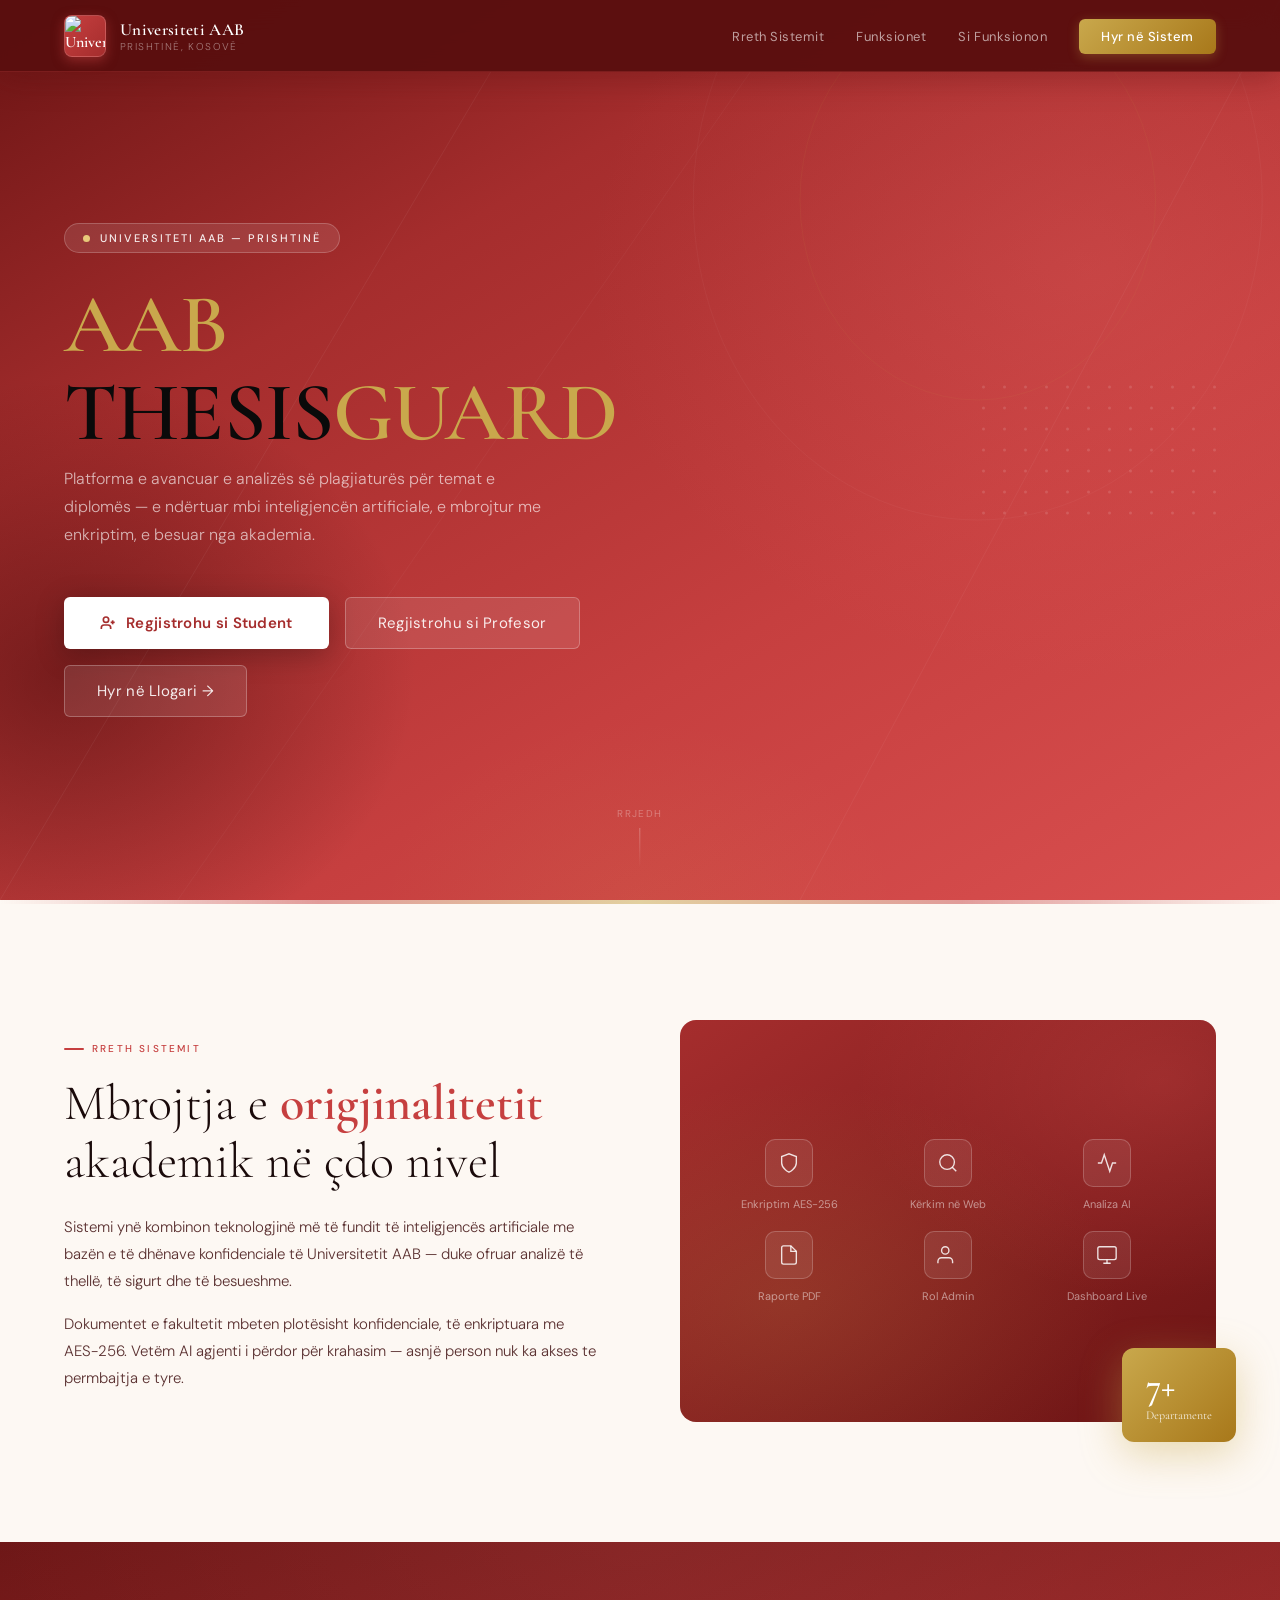
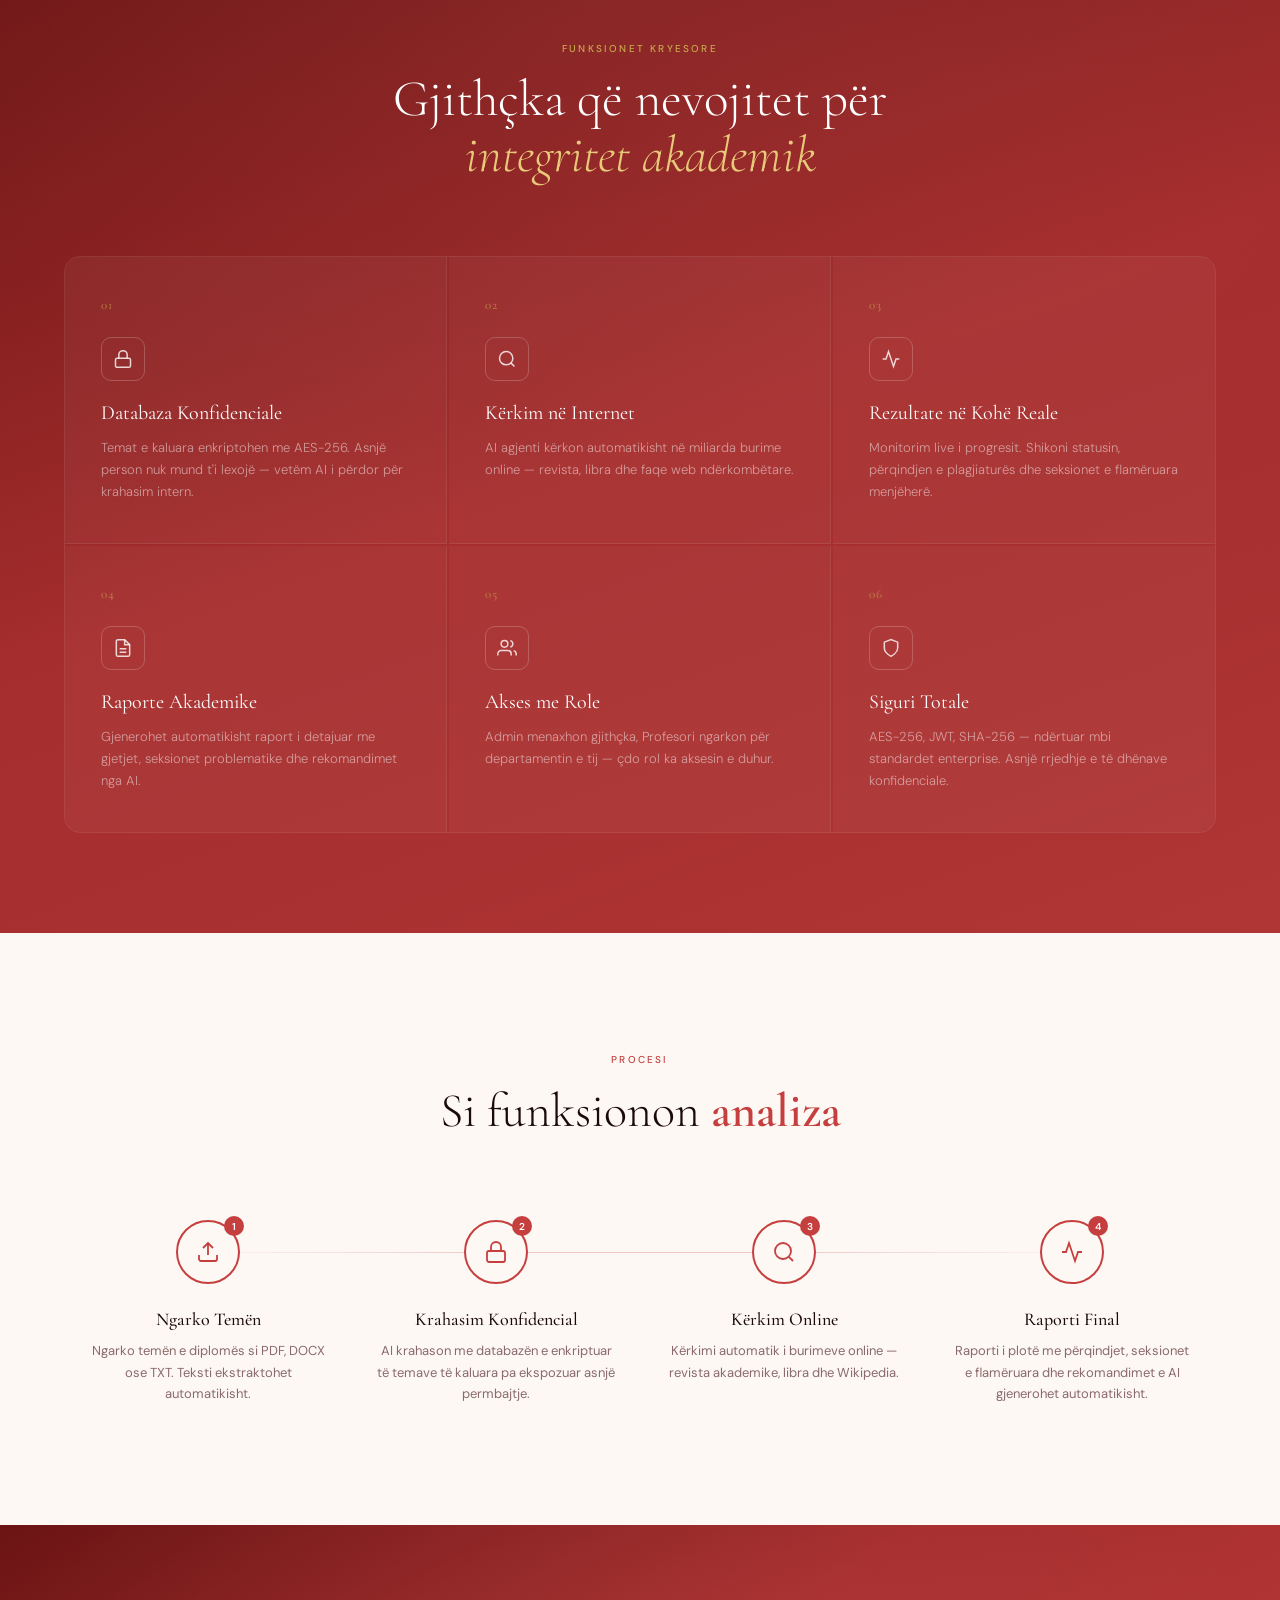
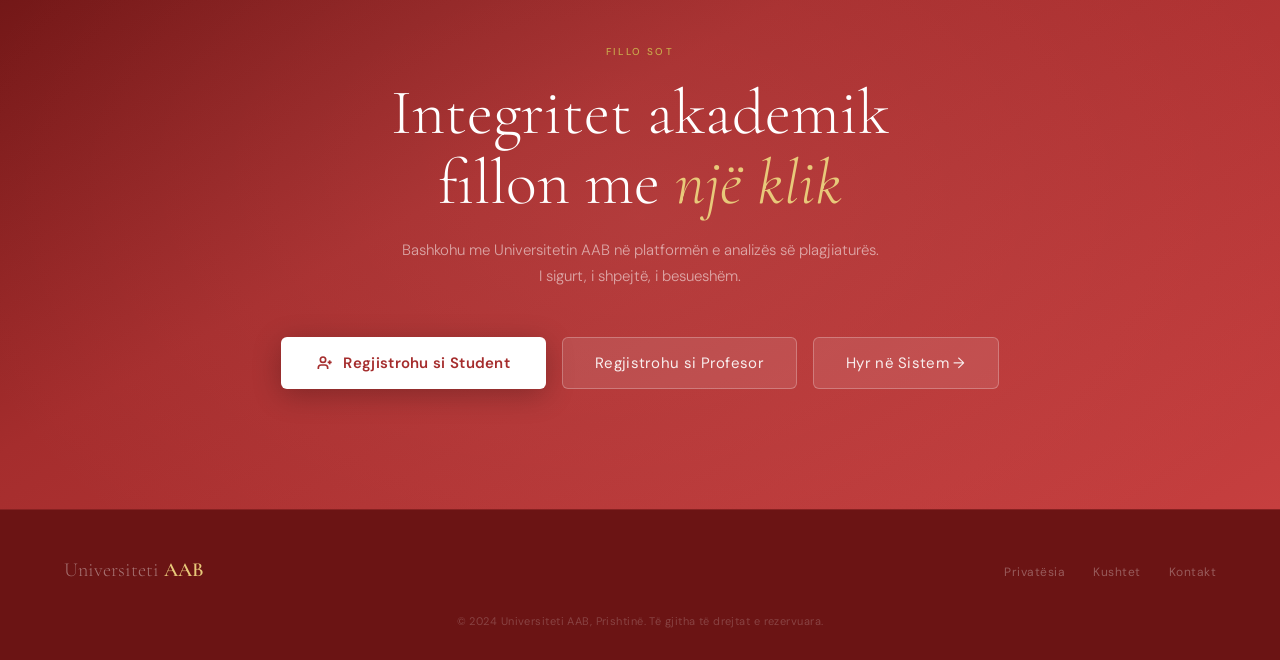
==== commit 93bda859: "﻿Publish the current plagiarism checker and stop tracking caches and uploads. The app rewrite, detec" ====
--- a/admin.html
+++ b/admin.html
@@ -3,669 +3,61 @@
 <head>
   <meta charset="UTF-8">
   <meta name="viewport" content="width=device-width, initial-scale=1.0">
+  <meta name="theme-color" content="#C63F3F">
+  <meta name="mobile-web-app-capable" content="yes">
+  <meta name="apple-mobile-web-app-capable" content="yes">
+  <meta name="apple-mobile-web-app-title" content="AAB Check">
+  <link rel="manifest" href="/manifest.webmanifest">
+  <link rel="icon" href="/static/icons/icon-192.svg" type="image/svg+xml">
   <title>Universiteti AAB — Admin Panel</title>
   <link rel="preconnect" href="https://fonts.googleapis.com">
-  <link href="https://fonts.googleapis.com/css2?family=Cormorant+Garamond:ital,wght@0,300;0,400;0,600;1,300;1,400&family=DM+Sans:wght@300;400;500&display=swap" rel="stylesheet">
-  <style>
-    :root {
-      --red:        #C63F3F;
-      --red2:       #E05555;
-      --red3:       #A52D2D;
-      --red-deep:   #6B1414;
-      --red-light:  #FDEAEA;
-      --gold:       #C9A84C;
-      --gold2:      #E8C97A;
-      --cream:      #FDF8F3;
-      --smoke:      #F0E8E0;
-      --white:      #FFFFFF;
-      --text:       #1A0A0A;
-      --muted:      #8A6A6A;
-      --sidebar-bg: #2D0808;
-      --ff-display: 'Cormorant Garamond', Georgia, serif;
-      --ff-body:    'DM Sans', sans-serif;
-    }
-
-    *, *::before, *::after { box-sizing: border-box; margin: 0; padding: 0; }
-    html, body { height: 100%; overflow: hidden; }
-    body { font-family: var(--ff-body); background: var(--cream); color: var(--text); display: flex; }
-
-    /* ══ SIDEBAR ══ */
-    .sidebar {
-      width: 248px; flex-shrink: 0;
-      background: var(--sidebar-bg);
-      display: flex; flex-direction: column;
-      border-right: 1px solid rgba(198,63,63,.2);
-      height: 100vh; overflow-y: auto;
-    }
-    .sidebar-logo {
-      padding: 22px 20px 18px;
-      border-bottom: 1px solid rgba(255,255,255,.07);
-      display: flex; align-items: center; gap: 12px;
-    }
-    .logo-mark {
-      width: 38px; height: 38px; border-radius: 8px; flex-shrink: 0;
-      background: linear-gradient(135deg, var(--red) 0%, var(--red3) 100%);
-      display: flex; align-items: center; justify-content: center;
-      font-family: var(--ff-display); font-size: 15px; font-weight: 600; color: var(--white);
-      border: 1px solid rgba(255,255,255,.15);
-      box-shadow: 0 3px 10px rgba(198,63,63,.4);
-      overflow: hidden;
-    }
-    .logo-mark img {
-      width: 100%;
-      height: 100%;
-      object-fit: cover;
-      display: block;
-    }
-    .logo-text-top    { font-family: var(--ff-display); font-size: 15px; font-weight: 600; color: var(--white); letter-spacing: .02em; }
-    .logo-text-bottom { font-size: 10px; font-weight: 300; color: rgba(255,255,255,.3); letter-spacing: .14em; text-transform: uppercase; }
-
-    .sidebar-nav { flex: 1; padding: 14px 10px; }
-    .nav-section {
-      font-size: 10px; font-weight: 500; letter-spacing: .16em; text-transform: uppercase;
-      color: rgba(255,255,255,.2); padding: 14px 12px 6px;
-    }
-    .nav-item {
-      display: flex; align-items: center; gap: 10px;
-      padding: 10px 12px; border-radius: 8px; cursor: pointer;
-      font-size: 13px; font-weight: 400; color: rgba(255,255,255,.45);
-      transition: background .15s, color .15s;
-      border: none; background: transparent; width: 100%; text-align: left;
-      margin-bottom: 2px;
-    }
-    .nav-item:hover  { background: rgba(255,255,255,.07); color: rgba(255,255,255,.8); }
-    .nav-item.active { background: rgba(198,63,63,.22); color: var(--white); }
-    .nav-item svg { width: 16px; height: 16px; stroke: currentColor; fill: none; stroke-width: 1.8; flex-shrink: 0; }
-    .nav-badge {
-      margin-left: auto; font-size: 10px; background: var(--red);
-      color: var(--white); padding: 2px 7px; border-radius: 10px; font-weight: 500;
-    }
-
-    .sidebar-footer {
-      padding: 14px 10px; border-top: 1px solid rgba(255,255,255,.07);
-    }
-    .user-pill {
-      display: flex; align-items: center; gap: 10px; padding: 10px 12px;
-      border-radius: 8px; background: rgba(255,255,255,.06);
-    }
-    .user-avatar {
-      width: 32px; height: 32px; border-radius: 50%;
-      background: var(--red); display: flex; align-items: center; justify-content: center;
-      font-size: 12px; font-weight: 500; color: var(--white); flex-shrink: 0;
-    }
-    .user-name { font-size: 13px; font-weight: 500; color: rgba(255,255,255,.8); }
-    .user-role { font-size: 10px; color: rgba(255,255,255,.3); margin-top: 1px; }
-    .logout-btn {
-      margin-left: auto; background: none; border: none; cursor: pointer;
-      color: rgba(255,255,255,.25); transition: color .2s; padding: 4px;
-    }
-    .logout-btn:hover { color: rgba(255,255,255,.6); }
-    .logout-btn svg { width: 14px; height: 14px; stroke: currentColor; fill: none; stroke-width: 2; }
-
-    /* ══ MAIN ══ */
-    .main { flex: 1; display: flex; flex-direction: column; height: 100vh; overflow: hidden; }
-
-    .topbar {
-      height: 60px; flex-shrink: 0;
-      background: var(--white); border-bottom: 1px solid rgba(0,0,0,.07);
-      display: flex; align-items: center; justify-content: space-between;
-      padding: 0 28px;
-      box-shadow: 0 1px 8px rgba(0,0,0,.04);
-    }
-    .topbar-left { display: flex; align-items: center; gap: 16px; }
-    .page-breadcrumb { font-size: 12px; color: var(--muted); }
-    .page-breadcrumb span { color: var(--red); font-weight: 500; }
-    .topbar-right { display: flex; align-items: center; gap: 12px; }
-
-    .live-badge {
-      display: flex; align-items: center; gap: 6px;
-      font-size: 11px; color: #2D7A3A; background: #E8F5E9;
-      padding: 5px 12px; border-radius: 20px; font-weight: 500;
-    }
-    .live-dot {
-      width: 6px; height: 6px; border-radius: 50%; background: #2D7A3A;
-      animation: livepulse 2s infinite;
-    }
-    @keyframes livepulse { 0%,100%{opacity:1;transform:scale(1)} 50%{opacity:.4;transform:scale(1.4)} }
-
-    .topbar-icon-btn {
-      width: 34px; height: 34px; border-radius: 8px; border: 1px solid rgba(0,0,0,.08);
-      background: var(--white); cursor: pointer; display: flex; align-items: center; justify-content: center;
-      color: var(--muted); transition: background .15s, border-color .15s;
-    }
-    .topbar-icon-btn:hover { background: var(--smoke); border-color: rgba(0,0,0,.14); }
-    .topbar-icon-btn svg { width: 16px; height: 16px; stroke: currentColor; fill: none; stroke-width: 1.8; }
-
-    /* ══ CONTENT ══ */
-    .content { flex: 1; overflow-y: auto; padding: 28px; background: var(--cream); }
-
-    /* ══ STATS ROW ══ */
-    .stats-row { display: grid; grid-template-columns: repeat(4, 1fr); gap: 14px; margin-bottom: 22px; }
-    .stat-card {
-      background: var(--white); border: 1px solid rgba(0,0,0,.06);
-      border-radius: 12px; padding: 18px 20px;
-      display: flex; flex-direction: column; gap: 8px;
-      transition: box-shadow .2s;
-    }
-    .stat-card:hover { box-shadow: 0 4px 20px rgba(0,0,0,.08); }
-    .stat-card-header { display: flex; align-items: center; justify-content: space-between; }
-    .stat-card-label { font-size: 11px; color: var(--muted); letter-spacing: .05em; font-weight: 400; }
-    .stat-icon {
-      width: 30px; height: 30px; border-radius: 8px;
-      display: flex; align-items: center; justify-content: center;
-    }
-    .stat-icon svg { width: 15px; height: 15px; fill: none; stroke-width: 2; }
-    .stat-icon.red   { background: #FDEAEA; } .stat-icon.red   svg { stroke: var(--red); }
-    .stat-icon.gold  { background: #FDF3D8; } .stat-icon.gold  svg { stroke: var(--gold); }
-    .stat-icon.green { background: #E8F5E9; } .stat-icon.green svg { stroke: #2D7A3A; }
-    .stat-icon.blue  { background: #E3F2FD; } .stat-icon.blue  svg { stroke: #1565C0; }
-    .stat-value { font-family: var(--ff-display); font-size: 32px; font-weight: 600; color: var(--text); line-height: 1; }
-    .stat-footer { font-size: 11px; color: var(--muted); }
-    .stat-footer.up   { color: #2D7A3A; }
-    .stat-footer.warn { color: #A0601A; }
-    .stat-footer.red  { color: var(--red); }
-
-    /* ══ GRID ══ */
-    .grid-2 { display: grid; grid-template-columns: 1fr 1fr; gap: 18px; margin-bottom: 22px; }
-    .grid-3 { display: grid; grid-template-columns: 2fr 1fr; gap: 18px; margin-bottom: 22px; }
-
-    /* ══ DATABASE OVERVIEW ══ */
-    .database-hero {
-      display: grid; grid-template-columns: 1.5fr .9fr; gap: 18px;
-      margin-bottom: 22px;
-    }
-    .database-banner {
-      position: relative; overflow: hidden;
-      border-radius: 16px; padding: 26px 28px;
-      background: linear-gradient(135deg, #2D0808 0%, #5B1414 48%, #A52D2D 100%);
-      color: var(--white);
-      box-shadow: 0 18px 38px rgba(45,8,8,.18);
-    }
-    .database-banner::after {
-      content: '';
-      position: absolute; inset: auto -18% -55% auto;
-      width: 240px; height: 240px; border-radius: 50%;
-      background: rgba(255,255,255,.08);
-      filter: blur(2px);
-    }
-    .database-banner h2 {
-      position: relative; z-index: 1;
-      font-family: var(--ff-display); font-size: 28px; font-weight: 600;
-      line-height: 1.05; margin-bottom: 10px;
-    }
-    .database-banner p {
-      position: relative; z-index: 1;
-      max-width: 58ch; font-size: 14px; line-height: 1.7;
-      color: rgba(255,255,255,.82); margin-bottom: 18px;
-    }
-    .db-chip-row { position: relative; z-index: 1; display: flex; flex-wrap: wrap; gap: 8px; margin-bottom: 16px; }
-    .db-chip {
-      display: inline-flex; align-items: center; gap: 6px;
-      padding: 5px 10px; border-radius: 999px;
-      background: rgba(255,255,255,.1); color: rgba(255,255,255,.92);
-      font-size: 11px; font-weight: 500; letter-spacing: .03em;
-      border: 1px solid rgba(255,255,255,.12);
-    }
-    .db-chip::before {
-      content: '';
-      width: 6px; height: 6px; border-radius: 50%;
-      background: #77E0A0; box-shadow: 0 0 0 3px rgba(119,224,160,.14);
-    }
-    .db-metrics {
-      position: relative; z-index: 1;
-      display: grid; grid-template-columns: repeat(3, minmax(0, 1fr)); gap: 12px;
-    }
-    .db-metric {
-      border-radius: 14px; padding: 14px 16px;
-      background: rgba(255,255,255,.08);
-      border: 1px solid rgba(255,255,255,.12);
-      backdrop-filter: blur(8px);
-    }
-    .db-metric .metric-value { font-family: var(--ff-display); font-size: 28px; font-weight: 600; line-height: 1; }
-    .db-metric .metric-label { font-size: 11px; letter-spacing: .08em; text-transform: uppercase; color: rgba(255,255,255,.6); margin-top: 4px; }
-    .db-side-card {
-      border-radius: 16px; padding: 22px;
-      background: linear-gradient(180deg, #FFF 0%, #FDF8F3 100%);
-      border: 1px solid rgba(0,0,0,.06);
-      box-shadow: 0 10px 28px rgba(0,0,0,.05);
-    }
-    .db-side-card h3 {
-      font-family: var(--ff-display); font-size: 20px; font-weight: 600; color: var(--text);
-      margin-bottom: 8px;
-    }
-    .db-side-card p { font-size: 13px; line-height: 1.7; color: var(--muted); margin-bottom: 14px; }
-    .db-status-list { display: grid; gap: 10px; margin-top: 12px; }
-    .db-status-item {
-      display: flex; align-items: center; justify-content: space-between; gap: 12px;
-      padding: 12px 14px; border-radius: 12px; background: var(--white);
-      border: 1px solid rgba(0,0,0,.06);
-    }
-    .db-status-item span:first-child { font-size: 12px; color: var(--muted); }
-    .db-status-item strong { font-size: 13px; color: var(--text); }
-
-    .db-summary-grid {
-      display: grid; grid-template-columns: repeat(4, minmax(0, 1fr)); gap: 14px;
-      margin-bottom: 22px;
-    }
-    .db-summary-card {
-      background: var(--white); border: 1px solid rgba(0,0,0,.06);
-      border-radius: 14px; padding: 18px 18px 16px;
-      box-shadow: 0 4px 18px rgba(0,0,0,.04);
-    }
-    .db-summary-card .summary-label { font-size: 11px; letter-spacing: .08em; text-transform: uppercase; color: var(--muted); }
-    .db-summary-card .summary-value { font-family: var(--ff-display); font-size: 30px; font-weight: 600; color: var(--text); line-height: 1; margin: 8px 0 6px; }
-    .db-summary-card .summary-note { font-size: 12px; color: var(--muted); line-height: 1.6; }
-    .db-summary-card.accent {
-      background: linear-gradient(135deg, rgba(198,63,63,.08), rgba(165,45,45,.04));
-      border-color: rgba(198,63,63,.14);
-    }
-
-    .db-activity-list { display: grid; gap: 10px; }
-    .db-activity-item {
-      display: flex; gap: 12px; align-items: flex-start;
-      padding: 12px 0; border-bottom: 1px solid rgba(0,0,0,.05);
-    }
-    .db-activity-item:last-child { border-bottom: none; }
-    .db-activity-dot {
-      width: 10px; height: 10px; border-radius: 50%; margin-top: 5px; flex-shrink: 0;
-      background: var(--red);
-      box-shadow: 0 0 0 6px rgba(198,63,63,.08);
-    }
-    .db-activity-title { font-size: 13px; font-weight: 500; color: var(--text); }
-    .db-activity-sub { font-size: 12px; color: var(--muted); margin-top: 3px; line-height: 1.5; }
-    .db-activity-score { margin-left: auto; font-size: 12px; font-weight: 600; color: var(--red); white-space: nowrap; }
-
-    .db-entity-list { display: grid; gap: 10px; }
-    .db-entity-item {
-      display: flex; align-items: center; justify-content: space-between; gap: 14px;
-      padding: 14px 16px; border-radius: 12px; background: var(--cream); border: 1px solid rgba(0,0,0,.05);
-    }
-    .db-entity-meta { display: grid; gap: 3px; }
-    .db-entity-meta strong { font-size: 13px; color: var(--text); }
-    .db-entity-meta span { font-size: 12px; color: var(--muted); line-height: 1.5; }
-    .db-entity-count { font-family: var(--ff-display); font-size: 22px; font-weight: 600; color: var(--red); }
-
-    .panel {
-      background: var(--white); border: 1px solid rgba(0,0,0,.06);
-      border-radius: 12px; overflow: hidden;
-    }
-    .panel-header {
-      padding: 16px 20px; border-bottom: 1px solid rgba(0,0,0,.05);
-      display: flex; align-items: center; justify-content: space-between;
-    }
-    .panel-title {
-      font-family: var(--ff-display); font-size: 17px; font-weight: 400; color: var(--text);
-      display: flex; align-items: center; gap: 8px;
-    }
-    .panel-title svg { width: 16px; height: 16px; stroke: var(--red); fill: none; stroke-width: 1.8; }
-    .panel-action {
-      font-size: 11px; color: var(--red); cursor: pointer; text-decoration: none;
-      display: flex; align-items: center; gap: 4px; font-weight: 500;
-      background: none; border: none; padding: 0;
-    }
-    .panel-action svg { width: 12px; height: 12px; stroke: currentColor; fill: none; stroke-width: 2.5; }
-    .panel-body { padding: 20px; }
-
-    /* ══ TABLE ══ */
-    table { width: 100%; border-collapse: collapse; font-size: 13px; }
-    thead th {
-      font-size: 10px; font-weight: 500; letter-spacing: .1em; text-transform: uppercase;
-      color: var(--muted); padding: 0 16px 10px; text-align: left;
-      border-bottom: 1px solid rgba(0,0,0,.06);
-    }
-    tbody td { padding: 11px 16px; border-bottom: 1px solid rgba(0,0,0,.04); color: var(--text); }
-    tbody tr:last-child td { border-bottom: none; }
-    tbody tr:hover td { background: var(--cream); }
-
-    /* ══ BADGE ══ */
-    .badge {
-      display: inline-flex; align-items: center; gap: 4px;
-      padding: 3px 10px; border-radius: 20px;
-      font-size: 11px; font-weight: 500;
-    }
-    .badge-ok      { background: #E8F5E9; color: #1B5E20; }
-    .badge-danger  { background: #FDEAEA; color: var(--red3); }
-    .badge-warn    { background: #FFF8E1; color: #6D4C01; }
-    .badge-process { background: #E3F2FD; color: #1565C0; }
-    .badge-admin   { background: #FDEAEA; color: var(--red3); }
-    .badge-prof    { background: #E3F2FD; color: #1565C0; }
-
-    /* ══ PERCENT BAR ══ */
-    .pct-wrap { display: flex; align-items: center; gap: 8px; }
-    .pct-track { flex: 1; height: 4px; background: var(--smoke); border-radius: 2px; overflow: hidden; min-width: 60px; }
-    .pct-fill  { height: 100%; border-radius: 2px; }
-    .pct-label { font-size: 11px; font-weight: 500; min-width: 28px; text-align: right; }
-
-    /* ══ UPLOAD PANEL ══ */
-    .upload-zone {
-      border: 2px dashed rgba(198,63,63,.25); border-radius: 10px;
-      padding: 24px; text-align: center; cursor: pointer; margin-bottom: 16px;
-      transition: background .2s, border-color .2s;
-    }
-    .upload-zone:hover { background: #FFF5F5; border-color: var(--red); }
-    .upload-zone svg { width: 32px; height: 32px; stroke: rgba(198,63,63,.5); fill: none; stroke-width: 1.5; margin-bottom: 8px; }
-    .upload-zone p  { font-size: 13px; color: var(--muted); }
-    .upload-zone span { font-size: 11px; color: rgba(138,106,106,.6); }
-    .upload-filename { font-size: 12px; color: var(--red); background: #FDEAEA; padding: 6px 12px; border-radius: 6px; margin-bottom: 14px; display: none; align-items: center; gap: 8px; }
-    .upload-filename svg { width: 13px; height: 13px; stroke: var(--red); fill: none; stroke-width: 2; flex-shrink: 0; }
-
-    .form-group { margin-bottom: 12px; }
-    .form-group label { display: block; font-size: 10px; font-weight: 500; letter-spacing: .1em; text-transform: uppercase; color: var(--muted); margin-bottom: 5px; }
-    .form-group input, .form-group select {
-      width: 100%; padding: 10px 13px; background: var(--white);
-      border: 1.5px solid var(--smoke); border-radius: 8px;
-      font-family: var(--ff-body); font-size: 13px; color: var(--text);
-      transition: border-color .2s, box-shadow .2s; outline: none;
-    }
-    .form-group input:focus, .form-group select:focus {
-      border-color: var(--red); box-shadow: 0 0 0 3px rgba(198,63,63,.1);
-    }
-
-    .progress-wrap { display: none; margin-top: 14px; }
-    .progress-label { font-size: 11px; color: var(--muted); margin-bottom: 6px; }
-    .progress-track { height: 5px; background: var(--smoke); border-radius: 3px; overflow: hidden; }
-    .progress-bar { height: 100%; background: linear-gradient(90deg, var(--red3), var(--red)); border-radius: 3px; width: 0%; transition: width .5s ease; }
-
-    .btn-primary {
-      width: 100%; padding: 12px;
-      background: linear-gradient(135deg, var(--red) 0%, var(--red3) 100%);
-      color: var(--white); font-family: var(--ff-body); font-size: 14px; font-weight: 500;
-      border: none; border-radius: 8px; cursor: pointer; letter-spacing: .02em;
-      transition: opacity .2s, transform .15s;
-      display: flex; align-items: center; justify-content: center; gap: 8px;
-      box-shadow: 0 3px 14px rgba(198,63,63,.35);
-    }
-    .btn-primary:hover { opacity: .9; transform: translateY(-1px); }
-    .btn-primary:active { transform: translateY(0); }
-    .btn-primary:disabled { opacity: .55; cursor: not-allowed; transform: none; }
-    .btn-primary svg { width: 16px; height: 16px; stroke: var(--white); fill: none; stroke-width: 2; }
-
-    .btn-ghost {
-      padding: 9px 18px; background: transparent; border: 1.5px solid var(--smoke);
-      border-radius: 8px; font-family: var(--ff-body); font-size: 12px; font-weight: 500;
-      color: var(--muted); cursor: pointer; transition: border-color .2s, color .2s;
-      display: inline-flex; align-items: center; gap: 6px;
-    }
-    .btn-ghost svg { width: 14px; height: 14px; stroke: currentColor; fill: none; stroke-width: 2; }
-    .btn-ghost:hover { border-color: var(--red); color: var(--red); }
-
-    /* ══ AI AGENT CHAT ══ */
-    .agent-page { display: flex; flex-direction: column; height: 100%; gap: 16px; }
-    .agent-info {
-      background: var(--white); border: 1px solid rgba(0,0,0,.06);
-      border-left: 3px solid var(--red); border-radius: 10px; padding: 14px 18px;
-      display: flex; align-items: center; gap: 12px; font-size: 13px; color: var(--muted);
-    }
-    .agent-info svg { width: 18px; height: 18px; stroke: var(--red); fill: none; stroke-width: 1.8; flex-shrink: 0; }
-
-    .chat-wrap {
-      flex: 1; background: var(--white); border: 1px solid rgba(0,0,0,.06);
-      border-radius: 12px; display: flex; flex-direction: column; overflow: hidden;
-      min-height: 500px;
-    }
-    .chat-header {
-      padding: 16px 20px; border-bottom: 1px solid rgba(0,0,0,.05);
-      display: flex; align-items: center; gap: 12px;
-    }
-    .agent-avatar {
-      width: 36px; height: 36px; border-radius: 10px;
-      background: linear-gradient(135deg, var(--red) 0%, var(--red3) 100%);
-      display: flex; align-items: center; justify-content: center; flex-shrink: 0;
-    }
-    .agent-avatar svg { width: 18px; height: 18px; stroke: var(--white); fill: none; stroke-width: 1.8; }
-    .agent-name { font-weight: 500; font-size: 14px; color: var(--text); }
-    .agent-status { font-size: 11px; color: #2D7A3A; display: flex; align-items: center; gap: 5px; margin-top: 1px; }
-    .agent-status::before { content:''; width:5px; height:5px; border-radius:50%; background:#2D7A3A; display:inline-block; }
-
-    .chat-messages { flex: 1; overflow-y: auto; padding: 20px; display: flex; flex-direction: column; gap: 14px; }
-    .msg { display: flex; gap: 10px; align-items: flex-start; }
-    .msg.user { flex-direction: row-reverse; }
-
-    .msg-av {
-      width: 30px; height: 30px; border-radius: 50%; flex-shrink: 0;
-      display: flex; align-items: center; justify-content: center; font-size: 11px; font-weight: 500; margin-top: 2px;
-    }
-    .msg.agent .msg-av { background: linear-gradient(135deg, var(--red), var(--red3)); color: var(--white); }
-    .msg.user  .msg-av { background: var(--smoke); color: var(--muted); border: 1px solid rgba(0,0,0,.07); }
-    .msg-av svg { width: 13px; height: 13px; stroke: currentColor; fill: none; stroke-width: 2; }
-
-    .msg-bubble {
-      max-width: 78%; padding: 10px 14px; border-radius: 12px;
-      font-size: 13px; line-height: 1.6; color: var(--text);
-    }
-    .msg.agent .msg-bubble {
-      background: var(--cream); border: 1px solid rgba(0,0,0,.06);
-      border-top-left-radius: 4px;
-    }
-    .msg.user .msg-bubble {
-      background: linear-gradient(135deg, var(--red) 0%, var(--red3) 100%);
-      color: var(--white); border-top-right-radius: 4px;
-    }
-    .msg-time { font-size: 10px; color: rgba(138,106,106,.6); margin-top: 4px; }
-
-    .typing-dots { display: inline-flex; gap: 3px; align-items: center; padding: 2px 0; }
-    .typing-dots span { width: 5px; height: 5px; border-radius: 50%; background: var(--muted); animation: tdot 1.2s infinite; }
-    .typing-dots span:nth-child(2) { animation-delay: .2s; }
-    .typing-dots span:nth-child(3) { animation-delay: .4s; }
-    @keyframes tdot { 0%,100%{opacity:.2;transform:scale(.8)} 50%{opacity:1;transform:scale(1)} }
-
-    .chat-suggestions {
-      padding: 12px 20px; border-top: 1px solid rgba(0,0,0,.04);
-      display: flex; gap: 8px; flex-wrap: wrap;
-    }
-    .suggestion-chip {
-      font-size: 11px; padding: 6px 12px; border-radius: 20px;
-      border: 1px solid rgba(198,63,63,.25); color: var(--red);
-      background: #FFF5F5; cursor: pointer; transition: background .15s;
-      font-family: var(--ff-body);
-    }
-    .suggestion-chip:hover { background: #FDEAEA; }
-
-    .chat-input-wrap {
-      padding: 14px 20px; border-top: 1px solid rgba(0,0,0,.05);
-      display: flex; gap: 10px; align-items: center;
-    }
-    .chat-input {
-      flex: 1; padding: 10px 14px; background: var(--cream);
-      border: 1.5px solid var(--smoke); border-radius: 24px;
-      font-family: var(--ff-body); font-size: 13px; color: var(--text); outline: none;
-      transition: border-color .2s, box-shadow .2s;
-    }
-    .chat-input:focus { border-color: var(--red); box-shadow: 0 0 0 3px rgba(198,63,63,.1); }
-    .send-btn {
-      width: 38px; height: 38px; border-radius: 50%; flex-shrink: 0;
-      background: linear-gradient(135deg, var(--red) 0%, var(--red3) 100%);
-      border: none; cursor: pointer; display: flex; align-items: center; justify-content: center;
-      transition: opacity .2s, transform .15s; box-shadow: 0 3px 10px rgba(198,63,63,.35);
-    }
-    .send-btn:hover { opacity: .88; transform: scale(1.05); }
-    .send-btn svg { width: 15px; height: 15px; stroke: var(--white); fill: none; stroke-width: 2.5; }
-
-    /* ══ RAPORTE ══ */
-    .dept-bar-row { display: flex; align-items: center; gap: 12px; margin-bottom: 12px; }
-    .dept-bar-row:last-child { margin-bottom: 0; }
-    .dept-name { font-size: 12px; color: var(--text); min-width: 100px; }
-    .dept-bar-wrap { flex: 1; height: 7px; background: var(--smoke); border-radius: 4px; overflow: hidden; }
-    .dept-bar-fill { height: 100%; border-radius: 4px; }
-    .dept-count { font-size: 12px; font-weight: 500; color: var(--text); min-width: 24px; text-align: right; }
-    .dept-pct { font-size: 11px; color: var(--muted); min-width: 36px; text-align: right; }
-
-    .trend-bars { display: flex; align-items: flex-end; gap: 10px; height: 110px; }
-    .trend-bar-col { flex: 1; display: flex; flex-direction: column; align-items: center; gap: 5px; height: 100%; justify-content: flex-end; }
-    .trend-bar { width: 100%; border-radius: 4px 4px 0 0; background: var(--red); min-height: 4px; opacity: .7; transition: opacity .2s; }
-    .trend-bar:hover { opacity: 1; }
-    .trend-bar.current { opacity: 1; background: linear-gradient(to top, var(--red3), var(--red)); }
-    .trend-month { font-size: 10px; color: var(--muted); }
-    .trend-count { font-size: 10px; font-weight: 500; color: var(--text); }
-
-    /* ══ RESULT MODAL ══ */
-    .result-overlay {
-      position: fixed; inset: 0; z-index: 300;
-      background: rgba(50,5,5,.7); backdrop-filter: blur(6px);
-      display: flex; align-items: center; justify-content: center; padding: 20px;
-      opacity: 0; pointer-events: none; transition: opacity .25s;
-    }
-    .result-overlay.open { opacity: 1; pointer-events: all; }
-    .result-modal {
-      background: var(--white); border-radius: 16px; width: 100%; max-width: 540px;
-      overflow: hidden; transform: translateY(20px) scale(.97); transition: transform .25s;
-      box-shadow: 0 30px 60px rgba(50,5,5,.5);
-    }
-    .result-overlay.open .result-modal { transform: translateY(0) scale(1); }
-    .result-modal-header {
-      background: linear-gradient(145deg, var(--red-deep) 0%, var(--red3) 100%);
-      padding: 24px 28px 20px; position: relative;
-    }
-    .result-modal-header::before {
-      content: ''; position: absolute; top: 0; left: 0; right: 0; height: 3px;
-      background: linear-gradient(90deg, var(--red2), var(--gold2), var(--red2));
-    }
-    .result-modal-title { font-family: var(--ff-display); font-size: 22px; font-weight: 300; color: var(--white); }
-    .result-modal-title strong { font-weight: 600; }
-    .result-modal-sub { font-size: 12px; color: rgba(255,255,255,.45); margin-top: 4px; }
-    .modal-close-btn {
-      position: absolute; top: 16px; right: 16px; width: 30px; height: 30px;
-      background: rgba(255,255,255,.1); border: none; border-radius: 6px; cursor: pointer;
-      display: flex; align-items: center; justify-content: center; transition: background .2s;
-    }
-    .modal-close-btn:hover { background: rgba(255,255,255,.2); }
-    .modal-close-btn svg { width: 14px; height: 14px; stroke: rgba(255,255,255,.7); fill: none; stroke-width: 2.5; }
-    .result-modal-body { padding: 24px 28px; }
-    .result-big {
-      text-align: center; padding: 20px 0;
-      border-bottom: 1px solid rgba(0,0,0,.06); margin-bottom: 20px;
-    }
-    .result-big .num { font-family: var(--ff-display); font-size: 64px; font-weight: 600; line-height: 1; }
-    .result-big .lbl { font-size: 12px; color: var(--muted); margin-top: 6px; letter-spacing: .08em; text-transform: uppercase; }
-    .result-sources { display: flex; flex-direction: column; gap: 8px; margin-bottom: 20px; }
-    .result-source { padding: 10px 14px; background: var(--cream); border-radius: 8px; border-left: 3px solid var(--smoke); }
-    .result-source.high { border-left-color: var(--red); }
-    .result-source.med  { border-left-color: var(--gold); }
-    .result-source-title { font-size: 12px; font-weight: 500; color: var(--text); }
-    .result-source-pct   { font-size: 11px; color: var(--muted); margin-top: 2px; }
-    .result-actions { display: flex; gap: 10px; }
-    .btn-download {
-      flex: 1; padding: 11px;
-      background: linear-gradient(135deg, var(--gold) 0%, #A8781A 100%);
-      color: var(--white); border: none; border-radius: 8px; font-family: var(--ff-body);
-      font-size: 13px; font-weight: 500; cursor: pointer;
-      display: flex; align-items: center; justify-content: center; gap: 7px;
-      box-shadow: 0 3px 12px rgba(201,168,76,.35); transition: opacity .2s;
-    }
-    .btn-download:hover { opacity: .88; }
-    .btn-download svg { width: 14px; height: 14px; stroke: var(--white); fill: none; stroke-width: 2.5; }
-
-    /* ══ CILËSIMET ══ */
-    .settings-grid { display: grid; grid-template-columns: 1fr 1fr; gap: 18px; }
-    .settings-section { font-size: 11px; font-weight: 500; letter-spacing: .1em; text-transform: uppercase; color: var(--muted); margin-bottom: 14px; }
-    .toggle-row { display: flex; align-items: center; justify-content: space-between; padding: 12px 0; border-bottom: 1px solid rgba(0,0,0,.05); }
-    .toggle-row:last-child { border-bottom: none; }
-    .toggle-label { font-size: 13px; color: var(--text); }
-    .toggle-sub { font-size: 11px; color: var(--muted); margin-top: 2px; }
-    .toggle { position: relative; width: 40px; height: 22px; flex-shrink: 0; }
-    .toggle input { opacity: 0; width: 0; height: 0; }
-    .toggle-slider {
-      position: absolute; cursor: pointer; top: 0; left: 0; right: 0; bottom: 0;
-      background: var(--smoke); border-radius: 22px; transition: .25s;
-    }
-    .toggle-slider::before {
-      position: absolute; content: ''; height: 16px; width: 16px; left: 3px; bottom: 3px;
-      background: var(--white); border-radius: 50%; transition: .25s;
-      box-shadow: 0 1px 4px rgba(0,0,0,.2);
-    }
-    .toggle input:checked + .toggle-slider { background: var(--red); }
-    .toggle input:checked + .toggle-slider::before { transform: translateX(18px); }
-
-    /* ══ UTILS ══ */
-    .hidden { display: none !important; }
-    .page-section { display: none; }
-    .page-section.active { display: block; }
-    .page-agent-section { display: none; }
-    .page-agent-section.active { display: flex; flex-direction: column; height: calc(100vh - 60px - 56px); }
-
-    .section-title { font-family: var(--ff-display); font-size: 22px; font-weight: 300; color: var(--text); margin-bottom: 6px; }
-    .section-title strong { font-weight: 600; color: var(--red); }
-    .section-sub { font-size: 13px; color: var(--muted); margin-bottom: 22px; }
-
-    .empty-row { text-align: center; padding: 40px; color: var(--muted); font-size: 13px; }
-    .empty-row svg { width: 32px; height: 32px; stroke: rgba(138,106,106,.4); fill: none; stroke-width: 1.5; margin: 0 auto 10px; display: block; }
-
-    /* ══ ANIMATIONS ══ */
-    @keyframes fadeIn { from{opacity:0;transform:translateY(10px)} to{opacity:1;transform:translateY(0)} }
-    .fade-in { animation: fadeIn .3s ease both; }
-
-    /* ══ SCROLLBAR ══ */
-    ::-webkit-scrollbar { width: 4px; }
-    ::-webkit-scrollbar-track { background: transparent; }
-    ::-webkit-scrollbar-thumb { background: rgba(198,63,63,.2); border-radius: 2px; }
-    ::-webkit-scrollbar-thumb:hover { background: rgba(198,63,63,.4); }
-
-    /* ══ RESPONSIVE ══ */
-    @media (max-width: 1100px) {
-      .stats-row { grid-template-columns: repeat(2, 1fr); }
-      .grid-2, .grid-3, .settings-grid { grid-template-columns: 1fr; }
-    }
-    @media (max-width: 768px) {
-      .sidebar { width: 200px; }
-      .stats-row { grid-template-columns: 1fr 1fr; }
-    }
-  </style>
+  <link href="https://fonts.googleapis.com/css2?family=Cormorant+Garamond:ital,wght@0,300;0,400;0,600;1,300;1,400&family=DM+Sans:wght@300;400;500;600&display=swap" rel="stylesheet">
+  <link rel="stylesheet" href="admin.css?v=20260803a">
+  <script src="https://cdn.jsdelivr.net/npm/chart.js@4.4.1/dist/chart.umd.min.js"></script>
 </head>
 <body>
 
-<!-- SIDEBAR -->
 <aside class="sidebar">
   <div class="sidebar-logo">
-    <div class="logo-mark"><img src="https://images-wixmp-ed30a86b8c4ca887773594c2.wixmp.com/f/dbe7f497-3ab3-40ab-918d-ef6afb75abf3/df1yz9b-7948cf55-4635-4aee-9761-c056bd9984d3.png/v1/fill/w_370,h_370/icon_by_wizzzdesigns_df1yz9b-fullview.png?token=eyJ0eXAiOiJKV1QiLCJhbGciOiJIUzI1NiJ9.[base64].x4M0dl8qNWTZA7iJrPcjOD4q-tpfhaOOjQKJBWl0B24" alt="Universiteti AAB logo"></div>
+    <div class="logo-mark"><img src="https://images-wixmp-ed30a86b8c4ca887773594c2.wixmp.com/f/dbe7f497-3ab3-40ab-918d-ef6afb75abf3/df1yz9b-7948cf55-4635-4aee-9761-c056bd9984d3.png/v1/fill/w_370,h_370/icon_by_wizzzdesigns_df1yz9b-fullview.png?token=eyJ0eXAiOiJKV1QiLCJhbGciOiJIUzI1NiJ9.[base64].x4M0dl8qNWTZA7iJrPcjOD4q-tpfhaOOjQKJBWl0B24" alt="Universiteti AAB"></div>
     <div>
       <div class="logo-text-top">Universiteti AAB</div>
       <div class="logo-text-bottom">Admin Panel</div>
     </div>
   </div>
-
   <nav class="sidebar-nav">
     <div class="nav-section">Kryesore</div>
-    <button class="nav-item active" onclick="showPage('dashboard',this)">
+    <button class="nav-item active" data-page="dashboard" onclick="showPage('dashboard',this)">
       <svg viewBox="0 0 24 24"><rect x="3" y="3" width="7" height="7"/><rect x="14" y="3" width="7" height="7"/><rect x="14" y="14" width="7" height="7"/><rect x="3" y="14" width="7" height="7"/></svg>
       Dashboard
     </button>
-    <button class="nav-item" onclick="showPage('database',this)">
-      <svg viewBox="0 0 24 24"><ellipse cx="12" cy="5" rx="8" ry="3"/><path d="M4 5v14c0 1.7 3.6 3 8 3s8-1.3 8-3V5"/><path d="M4 12c0 1.7 3.6 3 8 3s8-1.3 8-3"/></svg>
-      Databaza
-    </button>
-    <button class="nav-item" onclick="showPage('agent',this)">
-      <svg viewBox="0 0 24 24"><circle cx="12" cy="8" r="5"/><path d="M3 21c0-4.418 4.03-8 9-8s9 3.582 9 8"/><circle cx="12" cy="8" r="2" fill="currentColor" opacity=".3"/></svg>
+    <button class="nav-item" data-page="agent" onclick="showPage('agent',this)">
+      <svg viewBox="0 0 24 24"><circle cx="12" cy="8" r="5"/><path d="M3 21c0-4.418 4.03-8 9-8s9 3.582 9 8"/></svg>
       AI Agent
       <span class="nav-badge">Live</span>
     </button>
-    <button class="nav-item" onclick="showPage('tezat',this)">
-      <svg viewBox="0 0 24 24"><path d="M14 2H6a2 2 0 0 0-2 2v16a2 2 0 0 0 2 2h12a2 2 0 0 0 2-2V8z"/><polyline points="14 2 14 8 20 8"/><line x1="16" y1="13" x2="8" y2="13"/><line x1="16" y1="17" x2="8" y2="17"/></svg>
+    <button class="nav-item" data-page="tezat" onclick="showPage('tezat',this)">
+      <svg viewBox="0 0 24 24"><path d="M14 2H6a2 2 0 0 0-2 2v16a2 2 0 0 0 2 2h12a2 2 0 0 0 2-2V8z"/><polyline points="14 2 14 8 20 8"/></svg>
       Temat e Diplomës
     </button>
-    <button class="nav-item" onclick="showPage('raporte',this)">
+    <button class="nav-item" data-page="raporte" onclick="showPage('raporte',this)">
       <svg viewBox="0 0 24 24"><polyline points="22 12 18 12 15 21 9 3 6 12 2 12"/></svg>
       Raporte & Statistika
     </button>
-
     <div class="nav-section">Menaxhim</div>
-    <button class="nav-item" onclick="showPage('users',this)">
+    <button class="nav-item" data-page="users" onclick="showPage('users',this)">
       <svg viewBox="0 0 24 24"><path d="M17 21v-2a4 4 0 0 0-4-4H5a4 4 0 0 0-4 4v2"/><circle cx="9" cy="7" r="4"/><path d="M23 21v-2a4 4 0 0 0-3-3.87"/><path d="M16 3.13a4 4 0 0 1 0 7.75"/></svg>
       Përdoruesit
     </button>
-    <button class="nav-item" onclick="showPage('professors',this)">
-      <svg viewBox="0 0 24 24"><path d="M4 19.5A2.5 2.5 0 0 1 6.5 17H18"/><path d="M6.5 3H18v18H6.5A2.5 2.5 0 0 1 4 18.5v-13A2.5 2.5 0 0 1 6.5 3Z"/><path d="M9 7h6"/><path d="M9 11h6"/></svg>
-      Profesorët
-    </button>
-    <button class="nav-item" onclick="showPage('ngarko',this)">
-      <svg viewBox="0 0 24 24"><path d="M21 15v4a2 2 0 0 1-2 2H5a2 2 0 0 1-2-2v-4"/><polyline points="17 8 12 3 7 8"/><line x1="12" y1="3" x2="12" y2="15"/></svg>
-      Ngarko Temë
-    </button>
-    <button class="nav-item" onclick="showPage('settings',this)">
+    <button class="nav-item" data-page="audit" onclick="showPage('audit',this)">
+      <svg viewBox="0 0 24 24"><path d="M14 2H6a2 2 0 0 0-2 2v16a2 2 0 0 0 2 2h12a2 2 0 0 0 2-2V8z"/><polyline points="14 2 14 8 20 8"/><line x1="16" y1="13" x2="8" y2="13"/><line x1="16" y1="17" x2="8" y2="17"/></svg>
+      Audit
+    </button>
+    <button class="nav-item" data-page="settings" onclick="showPage('settings',this)">
       <svg viewBox="0 0 24 24"><circle cx="12" cy="12" r="3"/><path d="M19.4 15a1.65 1.65 0 0 0 .33 1.82l.06.06a2 2 0 0 1-2.83 2.83l-.06-.06a1.65 1.65 0 0 0-1.82-.33 1.65 1.65 0 0 0-1 1.51V21a2 2 0 0 1-4 0v-.09A1.65 1.65 0 0 0 9 19.4a1.65 1.65 0 0 0-1.82.33l-.06.06a2 2 0 0 1-2.83-2.83l.06-.06A1.65 1.65 0 0 0 4.68 15a1.65 1.65 0 0 0-1.51-1H3a2 2 0 0 1 0-4h.09A1.65 1.65 0 0 0 4.6 9a1.65 1.65 0 0 0-.33-1.82l-.06-.06a2 2 0 0 1 2.83-2.83l.06.06A1.65 1.65 0 0 0 9 4.68a1.65 1.65 0 0 0 1-1.51V3a2 2 0 0 1 4 0v.09a1.65 1.65 0 0 0 1 1.51 1.65 1.65 0 0 0 1.82-.33l.06-.06a2 2 0 0 1 2.83 2.83l-.06.06A1.65 1.65 0 0 0 19.4 9a1.65 1.65 0 0 0 1.51 1H21a2 2 0 0 1 0 4h-.09a1.65 1.65 0 0 0-1.51 1z"/></svg>
       Cilësimet
     </button>
   </nav>
-
   <div class="sidebar-footer">
     <div class="user-pill">
       <div class="user-avatar">AD</div>
@@ -673,1539 +65,451 @@
         <div class="user-name">Admin AAB</div>
         <div class="user-role">Administrator</div>
       </div>
-      <button class="logout-btn" title="Dil" onclick="window.location.href='ballina.html'">
+      <button class="logout-btn" title="Dil" onclick="logout()">
         <svg viewBox="0 0 24 24"><path d="M9 21H5a2 2 0 0 1-2-2V5a2 2 0 0 1 2-2h4"/><polyline points="16 17 21 12 16 7"/><line x1="21" y1="12" x2="9" y2="12"/></svg>
       </button>
     </div>
   </div>
 </aside>
 
-<!-- MAIN -->
 <div class="main">
-  <!-- TOPBAR -->
   <div class="topbar">
     <div class="topbar-left">
       <span class="page-breadcrumb">AAB Admin / <span id="breadcrumb-current">Dashboard</span></span>
     </div>
     <div class="topbar-right">
-      <div class="live-badge"><div class="live-dot"></div>Sistemi Aktiv</div>
-      <button class="topbar-icon-btn" title="Njoftime">
-        <svg viewBox="0 0 24 24"><path d="M18 8A6 6 0 0 0 6 8c0 7-3 9-3 9h18s-3-2-3-9"/><path d="M13.73 21a2 2 0 0 1-3.46 0"/></svg>
+      <div class="live-badge" id="db-status-badge"><div class="live-dot"></div><span id="db-status-text">Sistemi Aktiv</span></div>
+      <button class="topbar-icon-btn" title="Rifresko" onclick="refreshCurrentPage()">
+        <svg viewBox="0 0 24 24"><polyline points="23 4 23 10 17 10"/><path d="M20.49 15a9 9 0 1 1-2.12-9.36L23 10"/></svg>
       </button>
-      <button class="topbar-icon-btn" title="Kërko">
-        <svg viewBox="0 0 24 24"><circle cx="11" cy="11" r="8"/><path d="m21 21-4.35-4.35"/></svg>
-      </button>
     </div>
   </div>
 
-  <!-- CONTENT -->
   <div class="content">
 
-    <!-- ══ DASHBOARD ══ -->
+    <!-- DASHBOARD -->
     <div id="pg-dashboard" class="page-section active fade-in">
-      <div class="section-title">Dashboard <strong>Kryesor</strong></div>
-      <div class="section-sub">Pasqyrë e plotë e sistemit të analizës së plagjiaturës.</div>
+      <div class="page-hero">
+        <div class="page-hero-inner">
+          <div>
+            <h1 class="page-hero-title">Dashboard <strong>Kryesor</strong></h1>
+            <p class="page-hero-sub" id="hero-sub">Pasqyrë e plotë e sistemit të analizës së plagjiaturës — të dhëna live nga databaza.</p>
+          </div>
+          <div class="summary-chips" id="dash-chips"></div>
+        </div>
+      </div>
 
       <div class="stats-row">
         <div class="stat-card">
           <div class="stat-card-header">
             <span class="stat-card-label">Tema Totale</span>
-            <div class="stat-icon red">
-              <svg viewBox="0 0 24 24"><path d="M14 2H6a2 2 0 0 0-2 2v16a2 2 0 0 0 2 2h12a2 2 0 0 0 2-2V8z"/><polyline points="14 2 14 8 20 8"/></svg>
-            </div>
-          </div>
-          <div class="stat-value" id="stat-total-theses">247</div>
-          <div class="stat-footer up">↑ 12 këtë muaj</div>
+            <div class="stat-icon red"><svg viewBox="0 0 24 24"><path d="M14 2H6a2 2 0 0 0-2 2v16a2 2 0 0 0 2 2h12a2 2 0 0 0 2-2V8z"/><polyline points="14 2 14 8 20 8"/></svg></div>
+          </div>
+          <div class="stat-value">0</div>
+          <div class="stat-footer" id="stat-footer-total">në databazë</div>
         </div>
         <div class="stat-card">
           <div class="stat-card-header">
             <span class="stat-card-label">Të Analizuara</span>
-            <div class="stat-icon green">
-              <svg viewBox="0 0 24 24"><polyline points="20 6 9 17 4 12"/></svg>
-            </div>
-          </div>
-          <div class="stat-value" id="stat-analyzed-theses">231</div>
-          <div class="stat-footer up">93.5% e totalit</div>
+            <div class="stat-icon green"><svg viewBox="0 0 24 24"><polyline points="20 6 9 17 4 12"/></svg></div>
+          </div>
+          <div class="stat-value">0</div>
+          <div class="stat-footer up">0% e totalit</div>
         </div>
         <div class="stat-card">
           <div class="stat-card-header">
             <span class="stat-card-label">Plagjiaturë e Lartë</span>
-            <div class="stat-icon red">
-              <svg viewBox="0 0 24 24"><path d="M10.29 3.86L1.82 18a2 2 0 0 0 1.71 3h16.94a2 2 0 0 0 1.71-3L13.71 3.86a2 2 0 0 0-3.42 0z"/><line x1="12" y1="9" x2="12" y2="13"/><line x1="12" y1="17" x2="12.01" y2="17"/></svg>
-            </div>
-          </div>
-          <div class="stat-value" id="stat-high-risk">18</div>
-          <div class="stat-footer warn">⚠ mbi 30% ngjashmëri</div>
+            <div class="stat-icon red"><svg viewBox="0 0 24 24"><path d="M10.29 3.86L1.82 18a2 2 0 0 0 1.71 3h16.94a2 2 0 0 0 1.71-3L13.71 3.86a2 2 0 0 0-3.42 0z"/></svg></div>
+          </div>
+          <div class="stat-value">0</div>
+          <div class="stat-footer warn" id="stat-footer-highrisk">mbi 30% ngjashmëri</div>
         </div>
         <div class="stat-card">
           <div class="stat-card-header">
             <span class="stat-card-label">Në Procesim</span>
-            <div class="stat-icon blue">
-              <svg viewBox="0 0 24 24"><polyline points="23 4 23 10 17 10"/><path d="M20.49 15a9 9 0 1 1-2.12-9.36L23 10"/></svg>
-            </div>
-          </div>
-          <div class="stat-value" id="stat-processing">16</div>
-          <div class="stat-footer">duke u analizuar tani</div>
-        </div>
-      </div>
-
-      <div class="grid-3">
+            <div class="stat-icon blue"><svg viewBox="0 0 24 24"><polyline points="23 4 23 10 17 10"/><path d="M20.49 15a9 9 0 1 1-2.12-9.36L23 10"/></svg></div>
+          </div>
+          <div class="stat-value">0</div>
+          <div class="stat-footer">duke u analizuar</div>
+        </div>
+      </div>
+
+      <div class="grid-charts">
+        <div class="panel chart-panel">
+          <div class="panel-header">
+            <span class="panel-title"><svg viewBox="0 0 24 24"><rect x="18" y="3" width="4" height="18"/><rect x="10" y="8" width="4" height="13"/><rect x="2" y="13" width="4" height="8"/></svg>Temat sipas Departamentit</span>
+          </div>
+          <div class="chart-wrap"><canvas id="chart-dash-dept"></canvas></div>
+        </div>
+        <div class="panel chart-panel">
+          <div class="panel-header">
+            <span class="panel-title"><svg viewBox="0 0 24 24"><circle cx="12" cy="12" r="10"/><path d="M12 2a10 10 0 0 1 10 10"/></svg>Shpërndarja e Rrezikut</span>
+          </div>
+          <div class="chart-wrap chart-wrap-donut"><canvas id="chart-dash-risk"></canvas></div>
+        </div>
+      </div>
+
+      <div class="panel" style="margin-top:18px">
+        <div class="panel-header">
+          <span class="panel-title"><svg viewBox="0 0 24 24"><circle cx="12" cy="12" r="10"/><polyline points="12 6 12 12 16 14"/></svg>Analizimet e Fundit</span>
+          <button class="panel-action" onclick="showPage('tezat',document.querySelector('[data-page=tezat]'))">Shih të gjitha →</button>
+        </div>
+        <div class="table-wrap">
+          <table>
+            <thead><tr><th>Studenti / Tema</th><th>Departamenti</th><th>Ngjashmëria</th><th>Statusi</th><th></th></tr></thead>
+            <tbody id="dashboard-table"><tr><td colspan="5" class="empty-row">Duke ngarkuar...</td></tr></tbody>
+          </table>
+        </div>
+      </div>
+    </div>
+
+    <!-- AI AGENT -->
+    <div id="pg-agent" class="page-agent-section fade-in">
+      <div class="page-hero page-hero-compact">
+        <div class="page-hero-inner">
+          <div>
+            <h1 class="page-hero-title">AI <strong>Agent</strong></h1>
+            <p class="page-hero-sub" id="agent-info">Asistent inteligjent me akses në databazën e enkriptuar.</p>
+          </div>
+        </div>
+      </div>
+      <div class="chat-wrap">
+        <div class="chat-header">
+          <div class="agent-avatar"><svg viewBox="0 0 24 24"><circle cx="12" cy="8" r="5"/><path d="M3 21c0-4.418 4.03-8 9-8s9 3.582 9 8"/></svg></div>
+          <div>
+            <div class="agent-name">AI Agent AAB — Analiza e Plagjiaturës</div>
+            <div class="agent-status">Aktiv · Databaza e ngarkuar · Enkriptim AES-256</div>
+          </div>
+        </div>
+        <div class="chat-messages" id="chat-messages">
+          <div class="msg agent fade-in">
+            <div class="msg-av"><svg viewBox="0 0 24 24"><circle cx="12" cy="8" r="5"/><path d="M3 21c0-4.418 4.03-8 9-8s9 3.582 9 8"/></svg></div>
+            <div>
+              <div class="msg-bubble">Mirëdita! Pyetni për studentët dhe temat në sistem — sa janë në pritje, sa kanë kaluar plagjiaturën, cilat janë refuzuar, etj. Përgjigjet merren drejtpërdrejt nga databaza.</div>
+              <div class="msg-time">Tani</div>
+            </div>
+          </div>
+        </div>
+        <div class="chat-suggestions">
+          <button class="suggestion-chip" onclick="sendSuggestion(this)">Sa studentë kemi në pritje?</button>
+          <button class="suggestion-chip" onclick="sendSuggestion(this)">Sa tema kanë kaluar plagjiaturën?</button>
+          <button class="suggestion-chip" onclick="sendSuggestion(this)">Sa tema janë refuzuar?</button>
+          <button class="suggestion-chip" onclick="sendSuggestion(this)">Jep statistikat e plota</button>
+        </div>
+        <div class="chat-input-wrap">
+          <input type="text" class="chat-input" id="chat-input" placeholder="Pyete AI Agent-in..." onkeydown="if(event.key==='Enter')sendMessage()">
+          <button class="send-btn" onclick="sendMessage()" title="Dërgo"><svg viewBox="0 0 24 24"><line x1="22" y1="2" x2="11" y2="13"/><polygon points="22 2 15 22 11 13 2 9 22 2"/></svg></button>
+        </div>
+      </div>
+    </div>
+
+    <!-- TEMAT -->
+    <div id="pg-tezat" class="page-section fade-in">
+      <div class="page-hero page-hero-compact">
+        <div class="page-hero-inner">
+          <div>
+            <h1 class="page-hero-title">Temat e <strong>Diplomës</strong></h1>
+            <p class="page-hero-sub">Të gjitha temat e ngarkuara dhe statusi i analizës së plagjiaturës.</p>
+          </div>
+          <div class="summary-chips" id="tezat-chips"></div>
+        </div>
+      </div>
+      <div class="toolbar">
+        <input type="text" class="input-pro" id="search-input" placeholder="Kërko student ose titull teme..." oninput="filterTezat()">
+        <select class="select-pro" id="filter-dept" onchange="filterTezat()"><option value="">Të gjitha departamentet</option></select>
+      </div>
+      <div class="panel">
+        <div class="table-wrap">
+          <table>
+            <thead><tr><th>#</th><th>Studenti</th><th>Titulli i Temës</th><th>Departamenti</th><th>Viti</th><th>Ngjashmëria</th><th>Statusi</th><th>Veprime</th></tr></thead>
+            <tbody id="tezat-tbody"><tr><td colspan="8" class="empty-row">Duke ngarkuar...</td></tr></tbody>
+          </table>
+        </div>
+      </div>
+    </div>
+
+    <!-- RAPORTE -->
+    <div id="pg-raporte" class="page-section fade-in">
+      <div class="page-hero page-hero-compact">
+        <div class="page-hero-inner">
+          <div>
+            <h1 class="page-hero-title">Raporte & <strong>Statistika</strong></h1>
+            <p class="page-hero-sub">Analiza vizuale e rezultateve — grafika dhe trende nga databaza.</p>
+          </div>
+        </div>
+      </div>
+      <div class="grid-charts">
+        <div class="panel chart-panel">
+          <div class="panel-header"><span class="panel-title">Temat sipas Departamentit</span></div>
+          <div class="chart-wrap"><canvas id="chart-raporte-dept"></canvas></div>
+        </div>
+        <div class="panel chart-panel">
+          <div class="panel-header"><span class="panel-title">Trendi i Ngarkimeve (6 muaj)</span></div>
+          <div class="chart-wrap"><canvas id="chart-raporte-trend"></canvas></div>
+        </div>
+      </div>
+      <div class="grid-2" style="margin-top:18px">
         <div class="panel">
           <div class="panel-header">
-            <span class="panel-title">
-              <svg viewBox="0 0 24 24"><circle cx="12" cy="12" r="10"/><polyline points="12 6 12 12 16 14"/></svg>
-              Analizimet e Fundit
-            </span>
-            <button class="panel-action" onclick="showPage('tezat',null)">
-              Shih të gjitha
-              <svg viewBox="0 0 24 24"><polyline points="9 18 15 12 9 6"/></svg>
-            </button>
-          </div>
-          <div style="padding:0">
-            <table>
-              <thead><tr>
-                <th>Studenti</th>
-                <th>Departamenti</th>
-                <th>Ngjashmëria</th>
-                <th>Statusi</th>
-                <th></th>
-              </tr></thead>
-              <tbody id="dashboard-table">
-                <tr><td colspan="5" class="empty-row">Duke ngarkuar analizimet nga databaza...</td></tr>
-              </tbody>
-            </table>
-          </div>
-        </div>
-
-        <div class="panel">
-          <div class="panel-header">
-            <span class="panel-title">
-              <svg viewBox="0 0 24 24"><polyline points="22 12 18 12 15 21 9 3 6 12 2 12"/></svg>
-              Sipas Departamentit
-            </span>
-          </div>
-          <div class="panel-body" id="dashboard-departments">
-            <div class="empty-row">Duke ngarkuar departamentet nga databaza...</div>
-          </div>
-        </div>
-      </div>
-    </div>
-
-    <!-- ══ DATABAZA ══ -->
-    <div id="pg-database" class="page-section fade-in">
-      <div class="section-title">Databaza <strong>Live</strong></div>
-      <div class="section-sub">Pamje profesionale e shëndetit të të dhënave, volumit dhe aktivitetit në sistem.</div>
-
-      <div class="database-hero">
-        <div class="database-banner">
-          <div class="db-chip-row">
-            <span class="db-chip">MySQL live</span>
-            <span class="db-chip">SQLAlchemy ORM</span>
-            <span class="db-chip">JWT secure</span>
-          </div>
-          <h2>Menaxhim i pastër dhe i matur për të dhënat akademike</h2>
-          <p>Ky panel përmbledh qartë regjistrimet kryesore, kërkesat e fundit dhe shpërndarjen e ngarkesës së databazës në kohë reale.</p>
-          <div class="db-metrics">
-            <div class="db-metric">
-              <div class="metric-value" id="db-metric-theses">—</div>
-              <div class="metric-label">Tema në databazë</div>
-            </div>
-            <div class="db-metric">
-              <div class="metric-value" id="db-metric-users">—</div>
-              <div class="metric-label">Përdorues aktivë</div>
-            </div>
-            <div class="db-metric">
-              <div class="metric-value" id="db-metric-processing">—</div>
-              <div class="metric-label">Në procesim</div>
-            </div>
-          </div>
-        </div>
-
-        <div class="db-side-card">
-          <h3>Gjendja e sistemit</h3>
-          <p>Lidhja me backend-in dhe shërbimet e bazës së të dhënave monitorohen për të siguruar një përvojë të qëndrueshme dhe profesionale.</p>
-          <div class="db-status-list">
-            <div class="db-status-item"><span>Statusi i API</span><strong id="db-api-status">Duke u ngarkuar</strong></div>
-            <div class="db-status-item"><span>Skema aktive</span><strong>users · theses · results</strong></div>
-            <div class="db-status-item"><span>Menaxhim sigurie</span><strong>AES-256 · JWT</strong></div>
-            <div class="db-status-item"><span>Përditësim i fundit</span><strong id="db-last-updated">Live</strong></div>
-          </div>
-        </div>
-      </div>
-
-      <div class="db-summary-grid">
-        <div class="db-summary-card accent">
-          <div class="summary-label">Tema totale</div>
-          <div class="summary-value" id="db-total-theses">—</div>
-          <div class="summary-note">Numri i përgjithshëm i temave të ruajtura në databazë.</div>
-        </div>
-        <div class="db-summary-card">
-          <div class="summary-label">Profesorë</div>
-          <div class="summary-value" id="db-total-professors">—</div>
-          <div class="summary-note">Staf akademik me akses dhe rol të administruar.</div>
-        </div>
-        <div class="db-summary-card">
-          <div class="summary-label">Studentë</div>
-          <div class="summary-value" id="db-total-students">—</div>
-          <div class="summary-note">Llogari studentore të sinkronizuara me sistemin.</div>
-        </div>
-        <div class="db-summary-card">
-          <div class="summary-label">Rrezik i lartë</div>
-          <div class="summary-value" id="db-high-risk">—</div>
-          <div class="summary-note">Tema me ngjashmëri mbi pragun e caktuar.</div>
-        </div>
-      </div>
-
-      <div class="grid-2">
-        <div class="panel">
-          <div class="panel-header">
-            <span class="panel-title">
-              <svg viewBox="0 0 24 24"><circle cx="12" cy="12" r="10"/><polyline points="12 6 12 12 16 14"/></svg>
-              Aktiviteti i Fundit
-            </span>
-          </div>
-          <div class="panel-body">
-            <div class="db-activity-list" id="db-activity-list">
-              <div class="empty-row">Duke ngarkuar aktivitetin nga databaza...</div>
-            </div>
-          </div>
-        </div>
-
-        <div class="panel">
-          <div class="panel-header">
-            <span class="panel-title">
-              <svg viewBox="0 0 24 24"><rect x="4" y="4" width="16" height="16" rx="2"/><path d="M4 9h16M9 4v16"/></svg>
-              Entitetet Kryesore
-            </span>
-          </div>
-          <div class="panel-body">
-            <div class="db-entity-list">
-              <div class="db-entity-item">
-                <div class="db-entity-meta">
-                  <strong>users</strong>
-                  <span>Identitetet, rolet dhe gjendja e qasjes.</span>
-                </div>
-                <div class="db-entity-count" id="db-users-count">—</div>
-              </div>
-              <div class="db-entity-item">
-                <div class="db-entity-meta">
-                  <strong>theses</strong>
-                  <span>Titujt, departamentet dhe statusi i analizës.</span>
-                </div>
-                <div class="db-entity-count" id="db-theses-count">—</div>
-              </div>
-              <div class="db-entity-item">
-                <div class="db-entity-meta">
-                  <strong>plagiarism_results</strong>
-                  <span>Rezultatet e përpunuara dhe përmbledhjet AI.</span>
-                </div>
-                <div class="db-entity-count" id="db-results-count">—</div>
-              </div>
-              <div class="db-entity-item">
-                <div class="db-entity-meta">
-                  <strong>system_settings</strong>
-                  <span>Cilësimet e panelit dhe parametrat e analizës.</span>
-                </div>
-                <div class="db-entity-count">1</div>
-              </div>
-            </div>
-          </div>
-        </div>
-      </div>
-    </div>
-
-    <!-- ══ AI AGENT ══ -->
-    <div id="pg-agent" class="page-agent-section fade-in">
-      <div class="agent-info">
-        <svg viewBox="0 0 24 24"><path d="M12 22s8-4 8-10V5l-8-3-8 3v7c0 6 8 10 8 10z"/></svg>
-        AI Agent-i ka akses në databazën e enkriptuar me <strong>247 tema</strong>. Mund të analizojë plagjiaturë, krahasojë tema dhe gjenerojë raporte. Asnjë permbajtje e temave nuk ekspozohet.
-      </div>
-
-      <div class="chat-wrap">
-        <div class="chat-header">
-          <div class="agent-avatar">
-            <svg viewBox="0 0 24 24"><circle cx="12" cy="8" r="5"/><path d="M3 21c0-4.418 4.03-8 9-8s9 3.582 9 8"/></svg>
-          </div>
-          <div>
-            <div class="agent-name">AI Agent AAB — Analiza e Plagjiaturës</div>
-            <div class="agent-status">Aktiv · Claude Sonnet 4 · Databaza e ngarkuar</div>
-          </div>
-        </div>
-
-        <div class="chat-messages" id="chat-messages">
-          <div class="msg agent fade-in">
-            <div class="msg-av">
-              <svg viewBox="0 0 24 24"><circle cx="12" cy="8" r="5"/><path d="M3 21c0-4.418 4.03-8 9-8s9 3.582 9 8"/></svg>
-            </div>
-            <div>
-              <div class="msg-bubble">
-                Mirëdita! Jam AI Agent-i i Universitetit AAB për analizën e plagjiaturës.<br><br>
-                Kam akses në databazën me <strong>247 tema diplomash</strong> të enkriptuara. Mund t'ju ndihmoj me:<br><br>
-                • Analizë plagjiature të temave specifike<br>
-                • Krahasim mes dy ose më shumë temave<br>
-                • Statistika sipas departamentit<br>
-                • Identifikim i temave problematike<br>
-                • Raporte të detajuara akademike<br><br>
-                Si mund t'ju ndihmoj?
-              </div>
-              <div class="msg-time">09:00</div>
-            </div>
-          </div>
-        </div>
-
-        <div class="chat-suggestions">
-          <button class="suggestion-chip" onclick="sendSuggestion(this)">Statistika të departamentit</button>
-          <button class="suggestion-chip" onclick="sendSuggestion(this)">Tema me plagjiaturë të lartë</button>
-          <button class="suggestion-chip" onclick="sendSuggestion(this)">Gjendja e databazës</button>
-          <button class="suggestion-chip" onclick="sendSuggestion(this)">Krahaso dy tema</button>
-          <button class="suggestion-chip" onclick="sendSuggestion(this)">Gjenero raport mujor</button>
-        </div>
-
-        <div class="chat-input-wrap">
-          <input type="text" class="chat-input" id="chat-input"
-            placeholder="Pyete AI Agent-in..."
-            onkeydown="if(event.key==='Enter')sendMessage()">
-          <button class="send-btn" onclick="sendMessage()" title="Dërgo">
-            <svg viewBox="0 0 24 24"><line x1="22" y1="2" x2="11" y2="13"/><polygon points="22 2 15 22 11 13 2 9 22 2"/></svg>
-          </button>
-        </div>
-      </div>
-    </div>
-
-    <!-- ══ TEMAT ══ -->
-    <div id="pg-tezat" class="page-section fade-in">
-      <div style="display:flex;align-items:center;justify-content:space-between;margin-bottom:20px">
-        <div>
-          <div class="section-title">Temat e <strong>Diplomës</strong></div>
-          <div class="section-sub">Të gjitha temat e ngarkuara dhe statusit i tyre.</div>
-        </div>
-        <div style="display:flex;gap:10px">
-          <input type="text" id="search-input" placeholder="Kërko temë ose student..." oninput="filterTezat()"
-            style="padding:9px 14px;border:1.5px solid var(--smoke);border-radius:8px;font-family:var(--ff-body);font-size:13px;color:var(--text);outline:none;width:220px;">
-          <select id="filter-dept" onchange="filterTezat()"
-            style="padding:9px 14px;border:1.5px solid var(--smoke);border-radius:8px;font-family:var(--ff-body);font-size:13px;color:var(--text);outline:none;">
-            <option value="">Të gjitha departamentet</option>
-            <option value="Programim">Programim</option>
-            <option value="Programim dhe AI">Programim dhe AI</option>
-            <option value="Programim dhe Multimedia">Programim dhe Multimedia</option>
-            <option value="Programim i Lojerave Kompjuterike">Programim i Lojerave Kompjuterike</option>
-            <option value="Siguri Kibernetike">Siguri Kibernetike</option>
-            <option value="Specializim ne Inxhinieri Softuerike">Specializim ne Inxhinieri Softuerike</option>
-          </select>
-        </div>
-      </div>
-      <div class="panel">
-        <div style="padding:0">
-          <table>
-            <thead><tr>
-              <th>#</th><th>Studenti</th><th>Titulli i Temës</th><th>Departamenti</th><th>Viti</th><th>Ngjashmëria</th><th>Statusi</th><th>Veprime</th>
-            </tr></thead>
-            <tbody id="tezat-tbody"></tbody>
-          </table>
-        </div>
-      </div>
-    </div>
-
-    <!-- ══ RAPORTE ══ -->
-    <div id="pg-raporte" class="page-section fade-in">
-      <div class="section-title">Raporte & <strong>Statistika</strong></div>
-      <div class="section-sub">Pasqyrë e detajuar e rezultateve të analizës.</div>
-
-      <div class="grid-2">
-        <div class="panel">
-          <div class="panel-header">
-            <span class="panel-title">
-              <svg viewBox="0 0 24 24"><rect x="18" y="3" width="4" height="18"/><rect x="10" y="8" width="4" height="13"/><rect x="2" y="13" width="4" height="8"/></svg>
-              Temat sipas Departamentit
-            </span>
-          </div>
-          <div class="panel-body">
-            <div class="dept-bar-row"><span class="dept-name">Programim</span><div class="dept-bar-wrap"><div class="dept-bar-fill" style="width:100%;background:#C63F3F;height:10px;border-radius:5px"></div></div><span class="dept-count">87</span></div>
-            <div class="dept-bar-row"><span class="dept-name">Programim dhe AI</span><div class="dept-bar-wrap"><div class="dept-bar-fill" style="width:73%;background:#A52D2D;height:10px;border-radius:5px"></div></div><span class="dept-count">64</span></div>
-            <div class="dept-bar-row"><span class="dept-name">Programim dhe Multimedia</span><div class="dept-bar-wrap"><div class="dept-bar-fill" style="width:60%;background:#C9A84C;height:10px;border-radius:5px"></div></div><span class="dept-count">52</span></div>
-            <div class="dept-bar-row"><span class="dept-name">Programim i Lojerave Kompjuterike</span><div class="dept-bar-wrap"><div class="dept-bar-fill" style="width:32%;background:#6B1414;height:10px;border-radius:5px"></div></div><span class="dept-count">28</span></div>
-            <div class="dept-bar-row"><span class="dept-name">Siguri Kibernetike</span><div class="dept-bar-wrap"><div class="dept-bar-fill" style="width:18%;background:#8A6A6A;height:10px;border-radius:5px"></div></div><span class="dept-count">16</span></div>
-            <div class="dept-bar-row"><span class="dept-name">Specializim ne Inxhinieri Softuerike</span><div class="dept-bar-wrap"><div class="dept-bar-fill" style="width:18%;background:#8A6A6A;height:10px;border-radius:5px"></div></div><span class="dept-count">16</span></div>
-          </div>
-        </div>
-
-        <div class="panel">
-          <div class="panel-header">
-            <span class="panel-title">
-              <svg viewBox="0 0 24 24"><polyline points="22 12 18 12 15 21 9 3 6 12 2 12"/></svg>
-              Trendi Mujor
-            </span>
-          </div>
-          <div class="panel-body">
-            <div class="trend-bars">
-              <div class="trend-bar-col"><div class="trend-count">12</div><div class="trend-bar" style="height:35%"></div><div class="trend-month">Tet</div></div>
-              <div class="trend-bar-col"><div class="trend-count">18</div><div class="trend-bar" style="height:47%"></div><div class="trend-month">Nën</div></div>
-              <div class="trend-bar-col"><div class="trend-count">31</div><div class="trend-bar" style="height:81%"></div><div class="trend-month">Dhj</div></div>
-              <div class="trend-bar-col"><div class="trend-count">24</div><div class="trend-bar" style="height:63%"></div><div class="trend-month">Jan</div></div>
-              <div class="trend-bar-col"><div class="trend-count">38</div><div class="trend-bar current" style="height:100%"></div><div class="trend-month">Shk</div></div>
-              <div class="trend-bar-col"><div class="trend-count">29</div><div class="trend-bar" style="height:76%"></div><div class="trend-month">Mar</div></div>
-            </div>
-          </div>
-        </div>
-
-        <div class="panel">
-          <div class="panel-header">
-            <span class="panel-title">
-              <svg viewBox="0 0 24 24"><path d="M10.29 3.86L1.82 18a2 2 0 0 0 1.71 3h16.94a2 2 0 0 0 1.71-3L13.71 3.86a2 2 0 0 0-3.42 0z"/></svg>
-              Temat Problematike (mbi 30%)
-            </span>
-            <span class="badge badge-danger">18 gjithsej</span>
-          </div>
-          <div style="padding:0">
+            <span class="panel-title" id="raporte-risky-title">Temat Problematike (&gt;30%)</span>
+            <span class="badge badge-danger" id="raporte-risk-badge">0 gjithsej</span>
+          </div>
+          <div class="table-wrap">
             <table>
               <thead><tr><th>Studenti</th><th>Departamenti</th><th>Ngjashmëria</th><th>Veprimi</th></tr></thead>
-              <tbody>
-                <tr><td>Blendi Hoxha</td><td>Programim</td><td><span style="color:var(--red);font-weight:500">38%</span></td><td><button class="panel-action" onclick="showResult('Blendi Hoxha',38,'danger')">Raporti →</button></td></tr>
-                </tbody>
+              <tbody id="raporte-risky-tbody"><tr><td colspan="4" class="empty-row">Duke ngarkuar...</td></tr></tbody>
             </table>
           </div>
         </div>
-
         <div class="panel">
-          <div class="panel-header">
-            <span class="panel-title">
-              <svg viewBox="0 0 24 24"><circle cx="12" cy="12" r="10"/><polyline points="12 6 12 12 16 14"/></svg>
-              Koha Mesatare e Procesimit
-            </span>
-          </div>
+          <div class="panel-header"><span class="panel-title">Metrika të Sistemit</span></div>
           <div class="panel-body">
-            <div style="display:grid;grid-template-columns:1fr 1fr;gap:14px">
-              <div style="text-align:center;padding:16px;background:var(--cream);border-radius:10px">
-                <div style="font-family:var(--ff-display);font-size:36px;font-weight:600;color:var(--red)">2.4<span style="font-size:18px">min</span></div>
-                <div style="font-size:11px;color:var(--muted);margin-top:4px">Koha mesatare</div>
+            <div class="metric-grid" id="raporte-metrics">
+              <div class="metric-card"><div class="metric-value" id="metric-users">—</div><div class="metric-label">Përdorues</div></div>
+              <div class="metric-card"><div class="metric-value" id="metric-profs">—</div><div class="metric-label">Profesorë</div></div>
+              <div class="metric-card"><div class="metric-value" id="metric-students">—</div><div class="metric-label">Studentë</div></div>
+              <div class="metric-card"><div class="metric-value" id="metric-analyzed">—</div><div class="metric-label">Të analizuara</div></div>
+            </div>
+            <div class="risk-gauge-wrap" style="margin-top:20px;text-align:center">
+              <div class="risk-gauge" id="risk-gauge" style="--needle-deg:-60deg">
+                <div class="risk-gauge-needle"></div>
               </div>
-              <div style="text-align:center;padding:16px;background:var(--cream);border-radius:10px">
-                <div style="font-family:var(--ff-display);font-size:36px;font-weight:600;color:#2D7A3A">98<span style="font-size:18px">%</span></div>
-                <div style="font-size:11px;color:var(--muted);margin-top:4px">Saktësia</div>
-              </div>
-            </div>
-          </div>
-        </div>
-      </div>
-    </div>
-
-    <!-- ══ USERS ══ -->
+              <div style="font-size:12px;color:var(--muted);margin-top:8px">Indeksi mesatar i ngjashmërisë</div>
+              <div style="font-family:var(--ff-display);font-size:28px;font-weight:600;color:var(--red)" id="avg-similarity">—</div>
+            </div>
+          </div>
+        </div>
+      </div>
+    </div>
+
+    <!-- USERS -->
     <div id="pg-users" class="page-section fade-in">
-      <div class="section-title">Menaxhimi i <strong>Përdoruesve</strong></div>
-      <div class="section-sub">Adminët, Profesorët dhe Studentët e regjistruar.</div>
+      <div class="page-hero page-hero-compact">
+        <div class="page-hero-inner">
+          <div>
+            <h1 class="page-hero-title">Menaxhimi i <strong>Përdoruesve</strong></h1>
+            <p class="page-hero-sub">Adminët, profesorët dhe studentët e regjistruar në platformë.</p>
+          </div>
+          <div class="summary-chips" id="users-chips"></div>
+        </div>
+      </div>
       <div class="panel">
-        <div style="padding:0">
+        <div class="table-wrap">
           <table>
-            <thead><tr><th>Emri i Plotë</th><th>Email</th><th>Roli</th><th>Departamenti</th><th>Temat</th><th>Regjistruar</th><th>Statusi</th></tr></thead>
-              <tbody id="users-tbody">
-              <tr><td colspan="7" class="empty-row">Duke ngarkuar përdoruesit...</td></tr>
-            </tbody>
+            <thead><tr><th>Përdoruesi</th><th>Email</th><th>Roli</th><th>Departamenti</th><th>Hyrja e Fundit</th><th>Statusi</th><th>Veprime</th></tr></thead>
+            <tbody id="users-tbody"><tr><td colspan="7" class="empty-row">Duke ngarkuar...</td></tr></tbody>
           </table>
         </div>
       </div>
     </div>
 
-      <!-- ══ PROFESSORS ══ -->
-      <div id="pg-professors" class="page-section fade-in">
-        <div class="section-title">Menaxhimi i <strong>Profesorëve</strong></div>
-        <div class="section-sub">Shto, përditëso dhe çaktivizo profesorët që përdoren në caktimin e temave.</div>
-
-        <div class="grid-2">
-          <div class="panel">
-            <div class="panel-header">
-              <span class="panel-title">
-                <svg viewBox="0 0 24 24"><path d="M16 21v-2a4 4 0 0 0-4-4H6a4 4 0 0 0-4 4v2"/><circle cx="9" cy="7" r="4"/><path d="M19 8v6"/><path d="M22 11h-6"/></svg>
-                Profili i Profesorit
-              </span>
-              <button class="panel-action" onclick="resetProfessorForm()">Pastro</button>
-            </div>
-            <div class="panel-body">
-              <input type="hidden" id="prof-id" value="">
-              <div class="form-group"><label>Username</label><input type="text" id="prof-username" placeholder="prof.ani.kola"></div>
-              <div class="form-group"><label>Email</label><input type="email" id="prof-email" placeholder="prof.ani@aab.edu.al"></div>
-              <div class="form-group"><label>Fjalëkalimi</label><input type="password" id="prof-password" placeholder="Lëre bosh për mos ndryshuar"></div>
-              <div class="form-group"><label>Emri i plotë</label><input type="text" id="prof-fullname" placeholder="Prof. Ani Kola"></div>
-              <div class="form-group"><label>Departamenti</label><input type="text" id="prof-dept" placeholder="Informatikë"></div>
-              <div class="toggle-row" style="margin-top:12px">
-                <div><div class="toggle-label">Aktiv</div><div class="toggle-sub">Shfaqet në listën e studentëve vetëm kur është aktiv</div></div>
-                <label class="toggle"><input id="prof-active" type="checkbox" checked><span class="toggle-slider"></span></label>
-              </div>
-              <div style="display:flex;gap:10px;margin-top:16px;flex-wrap:wrap">
-                <button class="btn-primary" id="prof-save-btn" onclick="saveProfessor()">
-                  <svg viewBox="0 0 24 24"><path d="M19 21H5a2 2 0 0 1-2-2V5a2 2 0 0 1 2-2h11l5 5v11a2 2 0 0 1-2 2z"/><polyline points="17 21 17 13 7 13 7 21"/><polyline points="7 3 7 8 15 8"/></svg>
-                  Ruaj Profesorin
-                </button>
-                <button class="btn-ghost" onclick="resetProfessorForm()">Anulo</button>
-              </div>
-            </div>
-          </div>
-
-          <div class="panel">
-            <div class="panel-header">
-              <span class="panel-title">
-                <svg viewBox="0 0 24 24"><path d="M4 19.5A2.5 2.5 0 0 1 6.5 17H18"/><path d="M6.5 3H18v18H6.5A2.5 2.5 0 0 1 4 18.5v-13A2.5 2.5 0 0 1 6.5 3Z"/></svg>
-                Udhëzim
-              </span>
-            </div>
-            <div class="panel-body">
-              <div style="display:grid;gap:12px">
-                <div style="padding:12px 14px;background:var(--cream);border-radius:10px">
-                  <div style="font-size:13px;font-weight:500;margin-bottom:3px">Shto profesorë vetëm nga këtu</div>
-                  <div style="font-size:12px;color:var(--muted);line-height:1.6">Studentët marrin listën direkt nga tabela e profesorëve. Asnjë emër nuk është i hardcoded në formën e temës.</div>
-                </div>
-                <div style="padding:12px 14px;background:var(--cream);border-radius:10px">
-                  <div style="font-size:13px;font-weight:500;margin-bottom:3px">Fshirja është e sigurtë</div>
-                  <div style="font-size:12px;color:var(--muted);line-height:1.6">Nëse një profesor ka tema të caktuara, ai çaktivizohet në vend që të hiqet për të ruajtur lidhjet ekzistuese.</div>
-                </div>
-              </div>
-            </div>
-          </div>
-        </div>
-
-        <div class="panel" style="margin-top:18px">
-          <div class="panel-header">
-            <span class="panel-title">
-              <svg viewBox="0 0 24 24"><path d="M3 6h18"/><path d="M3 12h18"/><path d="M3 18h18"/></svg>
-              Lista e Profesorëve
-            </span>
-            <button class="panel-action" onclick="loadProfessors()">Rifresko</button>
-          </div>
-          <div class="panel-body" style="padding:0">
-            <table>
-              <thead>
-                <tr><th>Emri i Plotë</th><th>Username</th><th>Email</th><th>Departamenti</th><th>Temat</th><th>Statusi</th><th>Veprime</th></tr>
-              </thead>
-              <tbody id="professors-tbody">
-                <tr><td colspan="7" class="empty-row">Duke ngarkuar profesorët...</td></tr>
-              </tbody>
-            </table>
-          </div>
-        </div>
-      </div>
-
-    <!-- ══ NGARKO ══ -->
-    <div id="pg-ngarko" class="page-section fade-in">
-      <div class="section-title">Ngarko <strong>Temë të Re</strong></div>
-      <div class="section-sub">Ngarko temën e diplomës për analizë plagjiature me AI.</div>
-
-      <div class="grid-2">
-        <div class="panel">
-          <div class="panel-header">
-            <span class="panel-title">
-              <svg viewBox="0 0 24 24"><path d="M21 15v4a2 2 0 0 1-2 2H5a2 2 0 0 1-2-2v-4"/><polyline points="17 8 12 3 7 8"/><line x1="12" y1="3" x2="12" y2="15"/></svg>
-              Skedari i Temës
-            </span>
-          </div>
-          <div class="panel-body">
-            <div class="upload-zone" onclick="triggerFileInput()" id="upload-zone">
-              <svg viewBox="0 0 24 24"><path d="M14 2H6a2 2 0 0 0-2 2v16a2 2 0 0 0 2 2h12a2 2 0 0 0 2-2V8z"/><polyline points="14 2 14 8 20 8"/><polyline points="12 12 12 18"/><polyline points="9 15 12 12 15 15"/></svg>
-              <p>Zvarrit PDF / DOCX / TXT këtu</p>
-              <span>ose kliko për të zgjedhur · Maks. 50MB</span>
-            </div>
-            <input type="file" id="file-input" accept=".pdf,.docx,.txt" style="display:none" onchange="handleFile(this)">
-            <div class="upload-filename" id="upload-filename">
-              <svg viewBox="0 0 24 24"><path d="M14 2H6a2 2 0 0 0-2 2v16a2 2 0 0 0 2 2h12a2 2 0 0 0 2-2V8z"/><polyline points="14 2 14 8 20 8"/></svg>
-              <span id="filename-text"></span>
-            </div>
-
-            <div class="form-group"><label>Emri i Studentit</label><input type="text" id="up-student" placeholder="p.sh. Arta Krasniqi"></div>
-            <div class="form-group">
-              <label>Departamenti</label>
-              <select id="up-dept">
-                <option value="">— Zgjidh departamentin —</option>
-                <option>Programim</option><option>Programim dhe AI</option><option>Programim dhe Multimedia</option>
-                <option>Programim i Lojerave Kompjuterike</option><option>Siguri Kibernetike</option><option>Specializim ne Inxhinieri Softuerike</option>
-              </select>
-            </div>
-            <div class="form-group"><label>Titulli i Temës</label><input type="text" id="up-title" placeholder="p.sh. Algoritmet e Machine Learning në Shqipëri"></div>
-            <div class="form-group"><label>Viti Akademik</label>
-              <select id="up-year"><option>2024/2025</option><option>2023/2024</option><option>2022/2023</option><option>2021/2022</option></select>
-            </div>
-
-            <div class="progress-wrap" id="progress-wrap">
-              <div class="progress-label" id="progress-label">Duke nxjerrë tekst...</div>
-              <div class="progress-track"><div class="progress-bar" id="progress-bar"></div></div>
-            </div>
-
-            <div style="margin-top:14px">
-              <button class="btn-primary" id="analyze-btn" onclick="runAnalysis()">
-                <svg viewBox="0 0 24 24"><circle cx="12" cy="8" r="5"/><path d="M3 21c0-4.418 4.03-8 9-8s9 3.582 9 8"/></svg>
-                Fillo Analizën me AI
-              </button>
-            </div>
-          </div>
-        </div>
-
-        <div class="panel">
-          <div class="panel-header">
-            <span class="panel-title">
-              <svg viewBox="0 0 24 24"><path d="M12 22s8-4 8-10V5l-8-3-8 3v7c0 6 8 10 8 10z"/></svg>
-              Si funksionon analiza
-            </span>
-          </div>
-          <div class="panel-body">
-            <div style="display:flex;flex-direction:column;gap:14px">
-              <div style="display:flex;gap:14px;align-items:flex-start">
-                <div style="width:28px;height:28px;border-radius:50%;background:var(--red);color:#fff;display:flex;align-items:center;justify-content:center;font-size:12px;font-weight:600;flex-shrink:0">1</div>
-                <div><div style="font-size:13px;font-weight:500;color:var(--text)">Nxjerrja e Tekstit</div><div style="font-size:12px;color:var(--muted);margin-top:3px">PDF/DOCX konvertohet automatikisht në tekst të analizueshëm.</div></div>
-              </div>
-              <div style="display:flex;gap:14px;align-items:flex-start">
-                <div style="width:28px;height:28px;border-radius:50%;background:var(--red);color:#fff;display:flex;align-items:center;justify-content:center;font-size:12px;font-weight:600;flex-shrink:0">2</div>
-                <div><div style="font-size:13px;font-weight:500;color:var(--text)">Krahasimi Konfidencial</div><div style="font-size:12px;color:var(--muted);margin-top:3px">AI krahason me 247 tema të enkriptuara (AES-256) pa ekspozuar permbajtje.</div></div>
-              </div>
-              <div style="display:flex;gap:14px;align-items:flex-start">
-                <div style="width:28px;height:28px;border-radius:50%;background:var(--red);color:#fff;display:flex;align-items:center;justify-content:center;font-size:12px;font-weight:600;flex-shrink:0">3</div>
-                <div><div style="font-size:13px;font-weight:500;color:var(--text)">Kërkim Online</div><div style="font-size:12px;color:var(--muted);margin-top:3px">AI kërkon burime ndërkombëtare, revista akademike dhe Wikipedia.</div></div>
-              </div>
-              <div style="display:flex;gap:14px;align-items:flex-start">
-                <div style="width:28px;height:28px;border-radius:50%;background:var(--gold);color:#fff;display:flex;align-items:center;justify-content:center;font-size:12px;font-weight:600;flex-shrink:0">4</div>
-                <div><div style="font-size:13px;font-weight:500;color:var(--text)">Raporti Final</div><div style="font-size:12px;color:var(--muted);margin-top:3px">Raporti i plotë me seksionet problematike dhe rekomandimet e AI.</div></div>
-              </div>
-            </div>
-          </div>
-        </div>
-      </div>
-    </div>
-
-    <!-- ══ SETTINGS ══ -->
+    <!-- AUDIT -->
+    <div id="pg-audit" class="page-section fade-in">
+      <div class="page-hero page-hero-compact">
+        <div class="page-hero-inner">
+          <div>
+            <h1 class="page-hero-title">Audit i <strong>Veprimeve</strong></h1>
+            <p class="page-hero-sub">Regjistri i veprimeve të administratorëve dhe profesorëve.</p>
+          </div>
+        </div>
+      </div>
+      <div class="panel">
+        <div class="panel-header">
+          <span class="panel-title">Regjistri</span>
+          <div style="display:flex;gap:8px;align-items:center;flex-wrap:wrap">
+            <select id="audit-role-filter" onchange="loadAudit()">
+              <option value="">Të gjitha rolet</option>
+              <option value="admin">Admin</option>
+              <option value="professor">Profesor</option>
+            </select>
+            <button class="btn-ghost" onclick="loadAudit()">Rifresko</button>
+          </div>
+        </div>
+        <div class="panel-body" style="overflow:auto">
+          <table class="data-table">
+            <thead>
+              <tr>
+                <th>Koha</th>
+                <th>Përdoruesi</th>
+                <th>Roli</th>
+                <th>Veprimi</th>
+                <th>Metoda</th>
+                <th>Rruga</th>
+                <th>IP</th>
+              </tr>
+            </thead>
+            <tbody id="audit-tbody"><tr><td colspan="7" class="empty-row">Duke ngarkuar...</td></tr></tbody>
+          </table>
+        </div>
+      </div>
+    </div>
+
+    <!-- SETTINGS -->
     <div id="pg-settings" class="page-section fade-in">
-      <div class="section-title">Cilësimet e <strong>Sistemit</strong></div>
-      <div class="section-sub">Konfiguro parametrat e analizës dhe lidhjet me backend-in.</div>
-
+      <div class="page-hero page-hero-compact">
+        <div class="page-hero-inner">
+          <div>
+            <h1 class="page-hero-title">Cilësimet e <strong>Sistemit</strong></h1>
+            <p class="page-hero-sub">Parametrat e analizës dhe lidhja me backend-in.</p>
+          </div>
+        </div>
+      </div>
       <div class="settings-grid">
         <div class="panel">
-          <div class="panel-header"><span class="panel-title"><svg viewBox="0 0 24 24"><circle cx="12" cy="12" r="3"/><path d="M19.4 15a1.65 1.65 0 0 0 .33 1.82l.06.06a2 2 0 0 1-2.83 2.83l-.06-.06a1.65 1.65 0 0 0-1.82-.33 1.65 1.65 0 0 0-1 1.51V21a2 2 0 0 1-4 0v-.09A1.65 1.65 0 0 0 9 19.4a1.65 1.65 0 0 0-1.82.33l-.06.06a2 2 0 0 1-2.83-2.83l.06-.06A1.65 1.65 0 0 0 4.68 15a1.65 1.65 0 0 0-1.51-1H3a2 2 0 0 1 0-4h.09A1.65 1.65 0 0 0 4.6 9a1.65 1.65 0 0 0-.33-1.82l-.06-.06a2 2 0 0 1 2.83-2.83l.06.06A1.65 1.65 0 0 0 9 4.68a1.65 1.65 0 0 0 1-1.51V3a2 2 0 0 1 4 0v.09a1.65 1.65 0 0 0 1 1.51 1.65 1.65 0 0 0 1.82-.33l.06-.06a2 2 0 0 1 2.83 2.83l-.06.06A1.65 1.65 0 0 0 19.4 9a1.65 1.65 0 0 0 1.51 1H21a2 2 0 0 1 0 4h-.09a1.65 1.65 0 0 0-1.51 1z"/></svg>Parametrat e Analizës</span></div>
+          <div class="panel-header"><span class="panel-title">Parametrat e Analizës</span></div>
           <div class="panel-body">
-            <div class="form-group"><label>Pragu i Plagjiaturës (%)</label><input id="setting-threshold" type="number" value="30" min="5" max="80" placeholder="30"></div>
-            <div class="form-group"><label>Modeli AI</label><select id="setting-model"><option value="claude-sonnet-4-20250514">Claude Sonnet 4 (Rekomanduar)</option><option value="claude-opus-4-20250514">Claude Opus 4 (Më i saktë)</option></select></div>
-            <div class="form-group"><label>Gjuha e Raportit</label><select id="setting-language"><option>Shqip</option><option>Anglisht</option></select></div>
-            <div class="toggle-row">
-              <div><div class="toggle-label">Kërkim në Internet</div><div class="toggle-sub">AI kërkon burime online automatikisht</div></div>
-              <label class="toggle"><input id="setting-search" type="checkbox" checked><span class="toggle-slider"></span></label>
-            </div>
-            <div class="toggle-row">
-              <div><div class="toggle-label">Raport PDF Automatik</div><div class="toggle-sub">Gjenero PDF pas çdo analize</div></div>
-              <label class="toggle"><input id="setting-pdf" type="checkbox" checked><span class="toggle-slider"></span></label>
-            </div>
-            <div style="margin-top:16px">
-              <button class="btn-primary" onclick="saveSettings()">
-                <svg viewBox="0 0 24 24"><path d="M19 21H5a2 2 0 0 1-2-2V5a2 2 0 0 1 2-2h11l5 5v11a2 2 0 0 1-2 2z"/><polyline points="17 21 17 13 7 13 7 21"/><polyline points="7 3 7 8 15 8"/></svg>
-                Ruaj Ndryshimet
-              </button>
-            </div>
-          </div>
-        </div>
-
+            <div class="form-group"><label>Pragu i Plagjiaturës (%)</label><input type="number" id="set-threshold" value="30" min="5" max="80"></div>
+            <div class="form-group"><label>Gjuha e Raportit</label><select id="set-lang"><option>Shqip</option><option>Anglisht</option></select></div>
+            <div class="toggle-row"><div><div class="toggle-label">Kërkim në Internet</div><div class="toggle-sub">AI kërkon burime online</div></div><label class="toggle"><input type="checkbox" checked><span class="toggle-slider"></span></label></div>
+            <div class="toggle-row"><div><div class="toggle-label">Raport PDF Automatik</div><div class="toggle-sub">Gjenero PDF pas analizës</div></div><label class="toggle"><input type="checkbox" checked><span class="toggle-slider"></span></label></div>
+            <button class="btn-primary" style="margin-top:16px" onclick="saveSettings()">Ruaj Ndryshimet</button>
+          </div>
+        </div>
         <div class="panel">
-          <div class="panel-header"><span class="panel-title"><svg viewBox="0 0 24 24"><path d="M12 22s8-4 8-10V5l-8-3-8 3v7c0 6 8 10 8 10z"/></svg>Siguria & Backend</span></div>
+          <div class="panel-header"><span class="panel-title">Siguria & Backend</span></div>
           <div class="panel-body">
-            <div class="form-group"><label>API Endpoint</label><input id="setting-api" type="text" value="/api" placeholder="https://api.aab.edu.al"></div>
+            <div class="form-group"><label>API Endpoint</label><input type="text" id="set-api" placeholder="http://127.0.0.1:8000/api"></div>
             <div class="form-group"><label>Enkriptimi</label><input type="text" value="AES-256 · JWT · SHA-256" readonly style="background:var(--cream);color:var(--muted)"></div>
-            <div class="form-group"><label>Versioni API</label><input type="text" value="v1.4.2" readonly style="background:var(--cream);color:var(--muted)"></div>
-            <div class="toggle-row">
-              <div><div class="toggle-label">Enkriptim AES-256</div><div class="toggle-sub">Dokumentet enkriptohen në databazë</div></div>
-              <label class="toggle"><input type="checkbox" checked disabled><span class="toggle-slider"></span></label>
-            </div>
-            <div class="toggle-row">
-              <div><div class="toggle-label">Autentifikim JWT</div><div class="toggle-sub">Token sesion 24 orë</div></div>
-              <label class="toggle"><input type="checkbox" checked disabled><span class="toggle-slider"></span></label>
-            </div>
-            <div style="margin-top:16px">
-              <button class="btn-ghost" onclick="testConnection()">
-                <svg viewBox="0 0 24 24"><polyline points="23 4 23 10 17 10"/><path d="M20.49 15a9 9 0 1 1-2.12-9.36L23 10"/></svg>
-                Testo Lidhjen
-              </button>
-            </div>
-          </div>
-        </div>
-      </div>
-    </div>
-
-  </div><!-- /content -->
-</div><!-- /main -->
-
-<!-- RESULT MODAL -->
+            <div class="metric-grid" style="margin-top:12px">
+              <div class="metric-card"><div class="metric-value" style="font-size:18px;color:var(--green)">✓</div><div class="metric-label">AES-256</div></div>
+              <div class="metric-card"><div class="metric-value" style="font-size:18px;color:var(--green)">✓</div><div class="metric-label">JWT Auth</div></div>
+            </div>
+            <button class="btn-ghost" style="margin-top:16px" onclick="testConnection()">Testo Lidhjen me Serverin</button>
+          </div>
+        </div>
+      </div>
+    </div>
+
+  </div>
+</div>
+
+<div class="thesis-viewer-backdrop" id="thesis-viewer-backdrop" onclick="if(event.target===this)closeThesisViewer()">
+  <div class="thesis-viewer" role="dialog" onclick="event.stopPropagation()">
+    <div class="thesis-viewer-head">
+      <div class="thesis-viewer-head-text">
+        <h3 id="thesis-viewer-title">Tema</h3>
+        <p id="thesis-viewer-meta"></p>
+      </div>
+      <div class="thesis-viewer-head-actions">
+        <button type="button" class="btn-tezat btn-tezat-open" onclick="downloadCurrentThesis()">Shkarko</button>
+        <button type="button" class="thesis-viewer-close" onclick="closeThesisViewer()" aria-label="Mbyll">
+          <svg viewBox="0 0 24 24"><line x1="18" y1="6" x2="6" y2="18"/><line x1="6" y1="6" x2="18" y2="18"/></svg>
+        </button>
+      </div>
+    </div>
+    <div class="thesis-viewer-body">
+      <div id="thesis-viewer-loading" class="thesis-viewer-loading">Duke ngarkuar temën...</div>
+      <iframe id="thesis-viewer-frame" class="thesis-viewer-frame" title="Parapamje e temës"></iframe>
+      <pre id="thesis-viewer-text" class="thesis-viewer-text"></pre>
+      <div id="thesis-viewer-fallback" class="thesis-viewer-fallback"></div>
+    </div>
+  </div>
+</div>
+
 <div class="result-overlay" id="result-overlay" onclick="closeResult(event)">
-  <div class="result-modal">
+  <div class="result-modal result-modal-wide" onclick="event.stopPropagation()">
     <div class="result-modal-header">
-      <button class="modal-close-btn" onclick="closeResultBtn()">
-        <svg viewBox="0 0 24 24"><line x1="18" y1="6" x2="6" y2="18"/><line x1="6" y1="6" x2="18" y2="18"/></svg>
-      </button>
+      <button class="modal-close-btn" onclick="closeResultBtn()"><svg viewBox="0 0 24 24"><line x1="18" y1="6" x2="6" y2="18"/><line x1="6" y1="6" x2="18" y2="18"/></svg></button>
       <div class="result-modal-title">Raporti i <strong>Analizës</strong></div>
       <div class="result-modal-sub" id="modal-sub-text">Studenti · Departamenti</div>
     </div>
-    <div class="result-modal-body">
-      <div class="result-big">
-        <div class="num" id="modal-pct-num" style="color:var(--red)">38%</div>
-        <div class="lbl">Ngjashmëria e Gjetur</div>
-      </div>
-      <div class="result-sources" id="modal-sources"></div>
+    <div class="result-modal-body report-body" id="admin-report-body">
+      <div class="report-hero" id="report-hero">
+        <div class="score-ring-wrap">
+          <div class="score-ring" id="score-ring">
+            <div class="big" id="res-pct">—</div>
+            <div class="sm">plagjiaturë totale</div>
+          </div>
+          <div class="report-verdict" id="res-verdict">Duke ngarkuar rezultatin…</div>
+        </div>
+        <div class="report-metrics">
+          <div class="metric-row">
+            <div class="metric-top">
+              <span class="metric-label">Databaza e brendshme</span>
+              <strong class="metric-val" id="res-int">—</strong>
+            </div>
+            <div class="metric-track"><div class="metric-fill metric-int" id="res-int-bar" style="width:0%"></div></div>
+          </div>
+          <div class="metric-row">
+            <div class="metric-top">
+              <span class="metric-label">Internet</span>
+              <strong class="metric-val" id="res-web">—</strong>
+            </div>
+            <div class="metric-track"><div class="metric-fill metric-web" id="res-web-bar" style="width:0%"></div></div>
+          </div>
+          <div class="metric-row">
+            <div class="metric-top">
+              <span class="metric-label">AI / parafrazim <small style="font-weight:400;color:var(--muted)">(jo në total)</small></span>
+              <strong class="metric-val" id="res-ai">—</strong>
+            </div>
+            <div class="metric-track"><div class="metric-fill metric-ai" id="res-ai-bar" style="width:0%"></div></div>
+            <div class="metric-note" id="res-ai-note" style="font-size:11px;color:var(--muted);margin-top:4px"></div>
+          </div>
+        </div>
+      </div>
+
+      <div class="report-panel-head-inline">
+        <span class="badge b-gold" id="res-risk">—</span>
+        <p class="report-sub" id="res-thesis-label">Rezultati i detajuar i plagjiaturës</p>
+      </div>
+
+      <div id="res-auto-banner" style="display:none"></div>
+
+      <div id="res-open-highlighted" class="hl-open-wrap" style="display:none">
+        <button type="button" class="hl-open-btn" onclick="openAdminThesisFromReport()">
+          <span class="hl-open-icon" aria-hidden="true">
+            <svg viewBox="0 0 24 24" width="20" height="20" fill="none" stroke="currentColor" stroke-width="2"><path d="M1 12s4-8 11-8 11 8 11 8-4 8-11 8-11-8-11-8z"/><circle cx="12" cy="12" r="3"/></svg>
+          </span>
+          <span class="hl-open-text">
+            <strong>Hap temën me rreshtat e theksuar</strong>
+            <small>Shiko tekstin e studentit me përputhjet e ngjyrosura</small>
+          </span>
+          <span class="hl-open-arrow" aria-hidden="true">→</span>
+        </button>
+      </div>
+
+      <div class="report-grid-2">
+        <div class="report-section">
+          <div class="report-section-label">Përmbledhje</div>
+          <div class="ai-summary" id="res-summary"></div>
+          <div id="res-ai-banner" style="display:none;margin-top:12px"></div>
+        </div>
+        <div class="report-section">
+          <div class="report-section-label">Statistikat</div>
+          <div id="res-match-stats" class="turnitin-stats-panel" style="display:none"></div>
+        </div>
+      </div>
+
+      <div class="report-section">
+        <div class="report-section-label">Dokumentet burimore</div>
+        <div id="res-source-docs" class="turnitin-sources-panel" style="display:none"></div>
+      </div>
+
+      <div class="report-section">
+        <div class="report-section-label">Rreshtat e identifikuar</div>
+        <div id="res-highlight-preview" class="hl-result-panel" style="display:none"></div>
+      </div>
+
+      <div class="report-section">
+        <div class="report-section-label">Burimet e gjetura (intern + web)</div>
+        <div class="matches-list" id="res-matches"></div>
+      </div>
+
       <div class="result-actions">
-        <button class="btn-download">
-          <svg viewBox="0 0 24 24"><path d="M21 15v4a2 2 0 0 1-2 2H5a2 2 0 0 1-2-2v-4"/><polyline points="7 10 12 15 17 10"/><line x1="12" y1="15" x2="12" y2="3"/></svg>
-          Shkarko PDF
-        </button>
-        <button class="btn-ghost" onclick="closeResultBtn()">Mbyll</button>
+        <button type="button" class="btn-ghost" id="btn-report-pdf" onclick="downloadReportPdf()" style="display:none">Shkarko PDF</button>
+        <button type="button" class="btn-ghost" onclick="closeResultBtn()">Mbyll</button>
       </div>
     </div>
   </div>
 </div>
 
-<script>
-  const BACKEND_ORIGIN = (() => {
-    const origin = window.location.origin;
-    if (origin && origin !== 'null' && origin.includes(':8000')) return origin;
-    return 'http://localhost:8000';
-  })();
-  const API_BASE = `${BACKEND_ORIGIN}/api`;
-
-  /* ══════════════════════════════════════
-     NAVIGATION
-  ══════════════════════════════════════ */
-  const breadcrumbs = {
-    dashboard: 'Dashboard',
-    database:  'Databaza',
-    agent:     'AI Agent',
-    tezat:     'Temat e Diplomës',
-    raporte:   'Raporte & Statistika',
-    users:     'Përdoruesit',
-    professors:'Profesorët',
-    ngarko:    'Ngarko Temë',
-    settings:  'Cilësimet'
-  };
-
-  function showPage(id, btn) {
-    // hide all
-    document.querySelectorAll('.page-section, .page-agent-section').forEach(el => {
-      el.classList.remove('active');
-    });
-
-    // show target
-    const target = document.getElementById('pg-' + id);
-    if (!target) return;
-
-    if (id === 'agent') {
-      target.classList.add('active');
-    } else {
-      target.classList.add('active');
+<script src="admin_temat.js?v=20260803a"></script>
+  <script>
+    if ('serviceWorker' in navigator) {
+      window.addEventListener('load', function () {
+        navigator.serviceWorker.register('/sw.js').catch(function () {});
+      });
     }
-
-    // nav highlight
-    document.querySelectorAll('.nav-item').forEach(n => n.classList.remove('active'));
-    if (btn) btn.classList.add('active');
-
-    // breadcrumb
-    document.getElementById('breadcrumb-current').textContent = breadcrumbs[id] || id;
-
-    // lazy renders
-    if (id === 'dashboard') loadDashboard();
-    if (id === 'database') loadDatabaseOverview();
-    if (id === 'tezat') loadTezat();
-    if (id === 'users') loadUsers();
-    if (id === 'professors') loadProfessors();
-    if (id === 'settings') loadSettings();
-  }
-
-  /* ══════════════════════════════════════
-     TEMAT DATA
-  ══════════════════════════════════════ */
-  const allTezat = [
-    {id:1, student:'Arta Krasniqi',    title:'Algoritmet e Machine Learning',            dept:'Informatikë',         year:'2024', pct:12,   status:'ok'},
-    {id:2, student:'Blendi Hoxha',     title:'E Drejta Ndërkombëtare dhe EU',            dept:'Juridik',             year:'2024', pct:38,   status:'danger'},
-    {id:3, student:'Drita Berisha',    title:'Menaxhimi i Rrezikut Financiar',           dept:'Ekonomi dhe Biznes',  year:'2024', pct:21,   status:'warn'},
-    {id:4, student:'Fisnik Gashi',     title:'Energjia e Rinovueshme në Kosovë',         dept:'Inxhinieri',          year:'2024', pct:7,    status:'ok'},
-    {id:5, student:'Mirjeta Selimi',   title:'Psikologjia Pozitive dhe Stresi',          dept:'Psikologji',          year:'2024', pct:null, status:'process'},
-    {id:6, student:'Gentian Laci',     title:'Gazetaria Investigative Ndërkombëtare',   dept:'Media dhe Komunikim', year:'2023', pct:15,   status:'ok'},
-    {id:7, student:'Vjosa Musa',       title:'Shëndetësia Publike në Ballkan',           dept:'Mjekësi dhe Shëndet', year:'2023', pct:44,   status:'danger'},
-    {id:8, student:'Artan Dushi',      title:'Tregjet Financiare dhe Kriptovalutat',    dept:'Ekonomi dhe Biznes',  year:'2023', pct:35,   status:'danger'},
-    {id:9, student:'Liridon Berisha',  title:'Ndikimi i Rrjeteve Sociale',              dept:'Media dhe Komunikim', year:'2023', pct:9,    status:'ok'},
-    {id:10,student:'Teuta Osmani',     title:'Të Drejtat e Fëmijëve në Kosovë',         dept:'Juridik',             year:'2023', pct:18,   status:'ok'},
-  ];
-
-  let thesisRecords = [];
-
-  function getTezatSource() {
-    return thesisRecords.length ? thesisRecords : allTezat;
-  }
-
-  function mapThesisStatus(status) {
-    const normalized = String(status || '').toLowerCase();
-    if (normalized === 'completed') return 'ok';
-    if (normalized === 'flagged') return 'danger';
-    if (normalized === 'analyzing' || normalized === 'pending') return 'process';
-    return 'ok';
-  }
-
-  function pctColor(pct) {
-    if (pct > 30) return { bar: '#C63F3F', txt: '#A52D2D' };
-    if (pct > 20) return { bar: '#C9A84C', txt: '#7A5010' };
-    return { bar: '#4CAF50', txt: '#1B5E20' };
-  }
-
-  function pctBadge(status) {
-    const map = {
-      ok:      '<span class="badge badge-ok">Kaluar</span>',
-      danger:  '<span class="badge badge-danger">Lartë</span>',
-      warn:    '<span class="badge badge-warn">Mesatare</span>',
-      process: '<span class="badge badge-process">Procesim</span>',
-    };
-    return map[status] || '';
-  }
-
-  function renderTezat() {
-    const search = (document.getElementById('search-input')?.value || '').toLowerCase();
-    const dept   = document.getElementById('filter-dept')?.value || '';
-
-    const filtered = getTezatSource().filter(t => {
-      const matchSearch = !search || t.student.toLowerCase().includes(search) || t.title.toLowerCase().includes(search);
-      const matchDept   = !dept   || t.dept === dept;
-      return matchSearch && matchDept;
-    });
-
-    const tbody = document.getElementById('tezat-tbody');
-    if (!tbody) return;
-
-    if (filtered.length === 0) {
-      tbody.innerHTML = `<tr><td colspan="8" class="empty-row">
-        <svg viewBox="0 0 24 24"><circle cx="11" cy="11" r="8"/><path d="m21 21-4.35-4.35"/></svg>
-        Nuk u gjet asnjë temë</td></tr>`;
-      return;
-    }
-
-    tbody.innerHTML = filtered.map(t => {
-      const c = t.pct !== null ? pctColor(t.pct) : null;
-      const pctCell = t.pct !== null
-        ? `<div class="pct-wrap">
-             <div class="pct-track"><div class="pct-fill" style="width:${t.pct}%;background:${c.bar}"></div></div>
-             <span class="pct-label" style="color:${c.txt}">${t.pct}%</span>
-           </div>`
-        : `<span style="color:var(--muted)">—</span>`;
-
-      const actionBtn = t.pct !== null
-        ? `<button class="panel-action" onclick="showResult('${t.student}',${t.pct},'${t.status}')">Raporti →</button>`
-        : '';
-
-      return `<tr>
-        <td style="color:var(--muted)">${t.id}</td>
-        <td style="font-weight:500">${t.student}</td>
-        <td style="max-width:180px;overflow:hidden;text-overflow:ellipsis;white-space:nowrap" title="${t.title}">${t.title}</td>
-        <td>${t.dept}</td>
-        <td>${t.year}</td>
-        <td>${pctCell}</td>
-        <td>${pctBadge(t.status)}</td>
-        <td>${actionBtn}</td>
-      </tr>`;
-    }).join('');
-  }
-
-  function getAuthToken() {
-    return localStorage.getItem('admin_token') || '';
-  }
-
-  async function ensureAdminSession() {
-    if (getAuthToken()) return true;
-
-    try {
-      const response = await fetch(`${API_BASE}/auth/login`, {
-        method: 'POST',
-        headers: { 'Content-Type': 'application/json' },
-        body: JSON.stringify({ username: 'admin', password: 'Admin123' }),
-      });
-
-      if (!response.ok) return false;
-      const payload = await response.json();
-      if (payload.access_token) {
-        localStorage.setItem('admin_token', payload.access_token);
-        localStorage.setItem('admin_user', JSON.stringify(payload.user || {}));
-        return true;
-      }
-    } catch {}
-
-    return false;
-  }
-
-  function getAuthHeaders(extra = {}) {
-    const headers = { ...extra };
-    const token = getAuthToken();
-    if (token) headers.Authorization = `Bearer ${token}`;
-    return headers;
-  }
-
-  async function apiFetch(path, options = {}) {
-    await ensureAdminSession();
-    const headers = getAuthHeaders(options.headers || {});
-    const response = await fetch(`${API_BASE}${path}`, { ...options, headers });
-    if (!response.ok) {
-      const payload = await response.json().catch(() => ({}));
-      throw new Error(payload.detail || `Gabim ${response.status}`);
-    }
-    return response;
-  }
-
-  function renderUsers(users) {
-    const tbody = document.getElementById('users-tbody');
-    if (!tbody) return;
-
-    if (!users.length) {
-      tbody.innerHTML = '<tr><td colspan="7" class="empty-row">Nuk ka përdorues të regjistruar.</td></tr>';
-      return;
-    }
-
-    tbody.innerHTML = users.map((u) => {
-      const role = String(u.role || 'student');
-      const badgeClass = role === 'admin' ? 'badge-admin' : role === 'professor' ? 'badge-prof' : 'badge-process';
-      const roleLabel = role === 'admin' ? 'Admin' : role === 'professor' ? 'Profesor' : 'Student';
-      const statusClass = u.is_active ? 'badge-ok' : 'badge-danger';
-      const statusLabel = u.is_active ? 'Aktiv' : 'Jo aktiv';
-      return `<tr>
-        <td>${u.full_name || u.username || '—'}</td>
-        <td>${u.email || '—'}</td>
-        <td><span class="badge ${badgeClass}">${roleLabel}</span></td>
-        <td>${u.department || '—'}</td>
-        <td>—</td>
-        <td>${u.last_login ? new Date(u.last_login).toLocaleDateString('sq-AL') : '—'}</td>
-        <td><span class="badge ${statusClass}">${statusLabel}</span></td>
-      </tr>`;
-    }).join('');
-  }
-
-  function renderDashboard(data) {
-    const stats = data?.stats || {};
-    const totalThesesEl = document.getElementById('stat-total-theses');
-    const analyzedEl = document.getElementById('stat-analyzed-theses');
-    const highRiskEl = document.getElementById('stat-high-risk');
-    const processingEl = document.getElementById('stat-processing');
-
-    if (totalThesesEl && typeof stats.total_theses !== 'undefined') totalThesesEl.textContent = stats.total_theses;
-    if (analyzedEl && typeof stats.analyzed_theses !== 'undefined') analyzedEl.textContent = stats.analyzed_theses;
-    if (highRiskEl && typeof stats.high_risk !== 'undefined') highRiskEl.textContent = stats.high_risk;
-    if (processingEl && typeof stats.processing !== 'undefined') processingEl.textContent = stats.processing;
-
-    const dashboardTable = document.getElementById('dashboard-table');
-    if (dashboardTable) {
-      const rows = data?.recent_results || [];
-      if (!rows.length) {
-        dashboardTable.innerHTML = '<tr><td colspan="5" class="empty-row">Nuk ka analizime të ruajtura ende.</td></tr>';
-      } else {
-        dashboardTable.innerHTML = rows.map((item) => {
-          const pct = Math.round(item.overall_score || 0);
-          const color = pct > 30 ? '#C63F3F' : pct > 20 ? '#C9A84C' : '#4CAF50';
-          const status = pct > 30 ? 'danger' : pct > 20 ? 'warn' : 'ok';
-          const title = item.title || 'Temë';
-          const dept = item.department || '—';
-          const badge = pctBadge(status);
-          return `<tr>
-            <td>${escapeHtml(title)}</td>
-            <td>${escapeHtml(dept)}</td>
-            <td><div class="pct-wrap"><div class="pct-track"><div class="pct-fill" style="width:${pct}%;background:${color}"></div></div><span class="pct-label" style="color:${color}">${pct}%</span></div></td>
-            <td>${badge}</td>
-            <td><button class="panel-action" onclick="showResult(${JSON.stringify(title)},${pct},${JSON.stringify(status)})">Raporti →</button></td>
-          </tr>`;
-        }).join('');
-      }
-    }
-
-    const departments = data?.departments || [];
-    const departmentWrap = document.getElementById('dashboard-departments');
-    if (departmentWrap) {
-      if (!departments.length) {
-        departmentWrap.innerHTML = '<div class="empty-row">Nuk ka të dhëna departamentesh ende.</div>';
-      } else {
-        departmentWrap.innerHTML = departments.map((department, index) => {
-          const width = Math.max(8, Number(department.percent || 0));
-          const palette = ['#C63F3F', '#A52D2D', '#C9A84C', '#6B1414', '#8A6A6A'];
-          const barColor = palette[index % palette.length];
-          return `<div class="dept-bar-row">
-            <span class="dept-name">${escapeHtml(department.name || 'Pa departament')}</span>
-            <div class="dept-bar-wrap"><div class="dept-bar-fill" style="width:${width}%;background:${barColor}"></div></div>
-            <span class="dept-count">${department.count || 0}</span>
-            <span class="dept-pct">${department.percent || 0}%</span>
-          </div>`;
-        }).join('');
-      }
-    }
-  }
-
-  function renderDatabaseOverview(data) {
-    const stats = data?.stats || {};
-    const recentResults = data?.recent_results || [];
-
-    const setText = (id, value) => {
-      const el = document.getElementById(id);
-      if (el && typeof value !== 'undefined' && value !== null) el.textContent = value;
-    };
-
-    setText('db-metric-theses', stats.total_theses ?? '—');
-    setText('db-metric-users', stats.total_users ?? '—');
-    setText('db-metric-processing', stats.processing ?? '—');
-    setText('db-total-theses', stats.total_theses ?? '—');
-    setText('db-total-professors', stats.professors ?? '—');
-    setText('db-total-students', stats.students ?? '—');
-    setText('db-high-risk', stats.high_risk ?? '—');
-    setText('db-users-count', stats.total_users ?? '—');
-    setText('db-theses-count', stats.total_theses ?? '—');
-    setText('db-results-count', stats.analyzed_theses ?? '—');
-    setText('db-api-status', 'Aktiv');
-    setText('db-last-updated', 'Live · tani');
-
-    const activityList = document.getElementById('db-activity-list');
-    if (activityList) {
-      if (!recentResults.length) {
-        activityList.innerHTML = '<div class="empty-row">Nuk ka aktivitet të fundit për t’u shfaqur.</div>';
-      } else {
-        activityList.innerHTML = recentResults.map((item) => {
-          const pct = Math.round(item.overall_score || 0);
-          const label = pct > 30 ? 'Rrezik i lartë' : pct > 20 ? 'Kujdes' : 'Në rregull';
-          return `
-            <div class="db-activity-item">
-              <div class="db-activity-dot"></div>
-              <div>
-                <div class="db-activity-title">${escapeHtml(item.title || 'Temë')}</div>
-                <div class="db-activity-sub">${escapeHtml(item.department || 'Pa departament')} · ${escapeHtml(label)} · ${escapeHtml(item.analyzed_at ? new Date(item.analyzed_at).toLocaleDateString('sq-AL') : 'sapo')}</div>
-              </div>
-              <div class="db-activity-score">${pct}%</div>
-            </div>`;
-        }).join('');
-      }
-    }
-  }
-
-  async function loadDashboard() {
-    try {
-      const res = await apiFetch('/admin/dashboard');
-      const data = await res.json();
-      renderDashboard(data);
-    } catch {
-      renderDashboard(null);
-    }
-  }
-
-  async function loadDatabaseOverview() {
-    try {
-      const res = await apiFetch('/admin/dashboard');
-      const data = await res.json();
-      renderDatabaseOverview(data);
-    } catch {
-      renderDatabaseOverview(null);
-    }
-  }
-
-  async function loadTezat() {
-    try {
-      const res = await apiFetch('/theses?limit=100');
-      const data = await res.json();
-      thesisRecords = (data.items || []).map((item) => ({
-        id: item.id,
-        student: item.supervisor || '—',
-        title: item.title || 'Temë pa titull',
-        dept: item.department || '—',
-        year: String(item.year || '—'),
-        pct: null,
-        status: mapThesisStatus(item.status),
-      }));
-      renderTezat();
-    } catch {
-      thesisRecords = [];
-      renderTezat();
-    }
-  }
-
-  async function loadUsers() {
-    const tbody = document.getElementById('users-tbody');
-    if (tbody && tbody.dataset.loaded === '1') return;
-    try {
-      const res = await apiFetch('/auth/users');
-      const users = await res.json();
-      renderUsers(users);
-      if (tbody) tbody.dataset.loaded = '1';
-    } catch (err) {
-      if (tbody) {
-        tbody.innerHTML = `<tr><td colspan="7" class="empty-row">${escapeHtml(err.message || 'Nuk mund të ngarkohen përdoruesit')}</td></tr>`;
-      }
-    }
-  }
-
-  function resetProfessorForm() {
-    document.getElementById('prof-id').value = '';
-    document.getElementById('prof-username').value = '';
-    document.getElementById('prof-email').value = '';
-    document.getElementById('prof-password').value = '';
-    document.getElementById('prof-fullname').value = '';
-    document.getElementById('prof-dept').value = '';
-    document.getElementById('prof-active').checked = true;
-    const btn = document.getElementById('prof-save-btn');
-    if (btn) btn.innerHTML = '<svg viewBox="0 0 24 24"><path d="M19 21H5a2 2 0 0 1-2-2V5a2 2 0 0 1 2-2h11l5 5v11a2 2 0 0 1-2 2z"/><polyline points="17 21 17 13 7 13 7 21"/><polyline points="7 3 7 8 15 8"/></svg>Ruaj Profesorin';
-  }
-
-  function editProfessor(professor) {
-    document.getElementById('prof-id').value = professor.id || '';
-    document.getElementById('prof-username').value = professor.username || '';
-    document.getElementById('prof-email').value = professor.email || '';
-    document.getElementById('prof-password').value = '';
-    document.getElementById('prof-fullname').value = professor.full_name || '';
-    document.getElementById('prof-dept').value = professor.department || '';
-    document.getElementById('prof-active').checked = Boolean(professor.is_active);
-    const btn = document.getElementById('prof-save-btn');
-    if (btn) btn.innerHTML = '<svg viewBox="0 0 24 24"><path d="M19 21H5a2 2 0 0 1-2-2V5a2 2 0 0 1 2-2h11l5 5v11a2 2 0 0 1-2 2z"/><polyline points="17 21 17 13 7 13 7 21"/><polyline points="7 3 7 8 15 8"/></svg>Përditëso Profesorin';
-    showPage('professors', document.querySelector('[onclick="showPage(\'professors\',this)"]'));
-  }
-
-  async function loadProfessors() {
-    const tbody = document.getElementById('professors-tbody');
-    if (!tbody) return;
-    try {
-      const res = await apiFetch('/admin/professors');
-      const professors = await res.json();
-      if (!professors.length) {
-        tbody.innerHTML = '<tr><td colspan="7" class="empty-row">Nuk ka profesorë të regjistruar.</td></tr>';
-        return;
-      }
-      tbody.innerHTML = professors.map((p) => {
-        const statusClass = p.is_active ? 'badge-ok' : 'badge-danger';
-        const statusLabel = p.is_active ? 'Aktiv' : 'Jo aktiv';
-        return `<tr>
-          <td>${escapeHtml(p.full_name || '—')}</td>
-          <td>${escapeHtml(p.username || '—')}</td>
-          <td>${escapeHtml(p.email || '—')}</td>
-          <td>${escapeHtml(p.department || '—')}</td>
-          <td>${p.thesis_count ?? 0}</td>
-          <td><span class="badge ${statusClass}">${statusLabel}</span></td>
-          <td>
-            <button class="panel-action" onclick='editProfessor(${JSON.stringify(p)})'>Edito</button>
-            <button class="panel-action" onclick='removeProfessor(${p.id}, ${JSON.stringify(p.full_name || p.username || "Profesori")})'>Fshi</button>
-          </td>
-        </tr>`;
-      }).join('');
-    } catch (err) {
-      tbody.innerHTML = `<tr><td colspan="7" class="empty-row">${escapeHtml(err.message || 'Nuk mund të ngarkohen profesorët')}</td></tr>`;
-    }
-  }
-
-  async function saveProfessor() {
-    const id = document.getElementById('prof-id').value.trim();
-    const payload = {
-      username: document.getElementById('prof-username').value.trim(),
-      email: document.getElementById('prof-email').value.trim(),
-      password: document.getElementById('prof-password').value,
-      full_name: document.getElementById('prof-fullname').value.trim(),
-      department: document.getElementById('prof-dept').value.trim() || null,
-      is_active: document.getElementById('prof-active').checked,
-    };
-
-    if (!payload.username || !payload.email || (!id && !payload.password) || !payload.full_name) {
-      alert('Plotëso username, email, emrin dhe fjalëkalimin për krijim.');
-      return;
-    }
-
-    const btn = document.getElementById('prof-save-btn');
-    const original = btn.innerHTML;
-    btn.disabled = true;
-    btn.innerHTML = '<div class="spinner"></div> Duke ruajtur...';
-
-    try {
-      const res = await apiFetch(id ? `/admin/professors/${id}` : '/admin/professors', {
-        method: id ? 'PUT' : 'POST',
-        headers: { 'Content-Type': 'application/json' },
-        body: JSON.stringify(payload),
-      });
-      const data = await res.json();
-      alert(data.message || 'Profesori u ruajt.');
-      resetProfessorForm();
-      await Promise.all([loadProfessors(), loadUsers(), loadDashboard()]);
-    } catch (err) {
-      alert(err.message || 'Gabim gjatë ruajtjes së profesor-it.');
-    } finally {
-      btn.disabled = false;
-      btn.innerHTML = original;
-    }
-  }
-
-  async function removeProfessor(id, label) {
-    if (!confirm(`Të çaktivizohet profesori ${label}?`)) return;
-    try {
-      const res = await apiFetch(`/admin/professors/${id}`, { method: 'DELETE' });
-      const data = await res.json();
-      alert(data.message || 'Profesori u çaktivizua.');
-      resetProfessorForm();
-      await Promise.all([loadProfessors(), loadUsers(), loadDashboard()]);
-    } catch (err) {
-      alert(err.message || 'Gabim gjatë çaktivizimit.');
-    }
-  }
-
-  async function loadSettings() {
-    try {
-      const res = await apiFetch('/admin/settings');
-      const data = await res.json();
-      const settings = data.settings || {};
-      const threshold = document.getElementById('setting-threshold');
-      const model = document.getElementById('setting-model');
-      const language = document.getElementById('setting-language');
-      const search = document.getElementById('setting-search');
-      const pdf = document.getElementById('setting-pdf');
-      const apiEndpoint = document.getElementById('setting-api');
-
-      if (threshold) threshold.value = settings.plagiarism_threshold || threshold.value || 30;
-      if (model) model.value = settings.ai_model || model.value;
-      if (language) language.value = settings.report_language || language.value;
-      if (search) search.checked = String(settings.internet_search ?? 'true') !== 'false';
-      if (pdf) pdf.checked = String(settings.auto_pdf ?? 'true') !== 'false';
-      if (apiEndpoint) apiEndpoint.value = settings.api_endpoint || apiEndpoint.value;
-    } catch {
-      // keep existing defaults when the user is not authenticated yet
-    }
-  }
-
-  function filterTezat() { renderTezat(); }
-
-  /* ══════════════════════════════════════
-     RESULT MODAL
-  ══════════════════════════════════════ */
-  function showResult(name, pct, status) {
-    const overlay = document.getElementById('result-overlay');
-    const numEl   = document.getElementById('modal-pct-num');
-    const subEl   = document.getElementById('modal-sub-text');
-    const srcEl   = document.getElementById('modal-sources');
-
-    numEl.textContent = pct + '%';
-    numEl.style.color = pct > 30 ? 'var(--red)' : pct > 20 ? 'var(--gold)' : '#2D7A3A';
-    subEl.textContent = name + ' · Analiza e Plotë';
-
-    const sources = pct > 30 ? [
-      { title: 'Wikipedia — seksione të ngjashme', pct: Math.floor(pct * 0.45), level: 'high' },
-      { title: 'Temë e mëparshme AAB 2022', pct: Math.floor(pct * 0.35), level: 'high' },
-      { title: 'Revista Juridike Shqiptare Vol.3', pct: Math.floor(pct * 0.2), level: 'med' },
-    ] : pct > 20 ? [
-      { title: 'Burim akademik ndërkombëtar', pct: Math.floor(pct * 0.6), level: 'med' },
-      { title: 'Wikipedia — terminologji', pct: Math.floor(pct * 0.4), level: 'med' },
-    ] : [
-      { title: 'Termë të zakonshëm akademikë', pct: pct, level: 'ok' },
-    ];
-
-    srcEl.innerHTML = sources.map(s => `
-      <div class="result-source ${s.level}">
-        <div class="result-source-title">${s.title}</div>
-        <div class="result-source-pct">Ngjashmëria: ${s.pct}%</div>
-      </div>`).join('');
-
-    overlay.classList.add('open');
-  }
-
-  function closeResult(e) {
-    if (e.target === document.getElementById('result-overlay')) closeResultBtn();
-  }
-  function closeResultBtn() {
-    document.getElementById('result-overlay').classList.remove('open');
-  }
-  document.addEventListener('keydown', e => { if (e.key === 'Escape') closeResultBtn(); });
-
-  /* ══════════════════════════════════════
-     FILE UPLOAD & ANALYSIS
-  ══════════════════════════════════════ */
-  function triggerFileInput() {
-    document.getElementById('file-input').click();
-  }
-
-  function handleFile(input) {
-    const file = input.files[0];
-    if (!file) return;
-    const fnEl = document.getElementById('upload-filename');
-    document.getElementById('filename-text').textContent = file.name;
-    fnEl.style.display = 'flex';
-    if (!document.getElementById('up-student').value) {
-      document.getElementById('up-student').value = file.name.replace(/\.[^.]+$/, '').replace(/[-_]/g, ' ');
-    }
-  }
-
-  async function runAnalysis() {
-    const student = document.getElementById('up-student').value.trim();
-    const dept    = document.getElementById('up-dept').value;
-    const title   = document.getElementById('up-title').value.trim();
-    const file    = document.getElementById('file-input').files[0];
-
-    if (!student || !dept) {
-      alert('Plotëso emrin e studentit dhe departamentin.');
-      return;
-    }
-    if (!file) {
-      alert('Zgjidh një skedar për analizë.');
-      return;
-    }
-
-    const btn  = document.getElementById('analyze-btn');
-    const prog = document.getElementById('progress-wrap');
-    const bar  = document.getElementById('progress-bar');
-    const lbl  = document.getElementById('progress-label');
-
-    btn.disabled = true;
-    prog.style.display = 'block';
-
-    const steps = [
-      [15,  'Duke nxjerrë tekst nga dokumenti...'],
-      [32,  'Duke indeksuar paragrafët...'],
-      [50,  'Duke krahasuar me databazën e enkriptuar (247 tema)...'],
-      [68,  'Duke kërkuar burime online...'],
-      [85,  'Duke analizuar me AI (Claude Sonnet 4)...'],
-      [100, 'Analiza e kompletuar!'],
-    ];
-
-    try {
-      for (const [p, t] of steps) {
-        await new Promise(r => setTimeout(r, 450));
-        bar.style.width = p + '%';
-        lbl.textContent = t;
-      }
-
-      const form = new FormData();
-      form.append('file', file);
-      form.append('title', title || student || file.name.replace(/\.[^.]+$/, ''));
-      form.append('department', dept);
-      form.append('year', '2024');
-      if (student) form.append('supervisor', student);
-
-      const uploadRes = await apiFetch('/theses/upload', {
-        method: 'POST',
-        body: form,
-      });
-      const uploadData = await uploadRes.json();
-
-      const analysisRes = await apiFetch('/analysis/start', {
-        method: 'POST',
-        headers: { 'Content-Type': 'application/json' },
-        body: JSON.stringify({
-          thesis_id: uploadData.thesis_id,
-          compare_internal: true,
-          search_web: true,
-        }),
-      });
-      const analysisData = await analysisRes.json();
-
-      let result = null;
-      for (let i = 0; i < 20; i += 1) {
-        await new Promise(r => setTimeout(r, 1000));
-        const pollRes = await apiFetch(`/analysis/result/${analysisData.result_id}`);
-        result = await pollRes.json();
-        if (result.status === 'completed') break;
-        if (result.status === 'error') throw new Error('Analiza dështoi në server');
-      }
-
-      const pct = Math.round(result?.overall_score || 0);
-      const status = pct > 30 ? 'danger' : pct > 20 ? 'warn' : 'ok';
-
-      showResult(student, pct, status);
-      thesisRecords = [];
-      await Promise.all([loadDashboard(), loadTezat()]);
-    } catch (err) {
-      alert(err.message || 'Gabim gjatë analizës');
-    } finally {
-      btn.disabled = false;
-      bar.style.width = '0%';
-      prog.style.display = 'none';
-
-      document.getElementById('up-student').value = '';
-      document.getElementById('up-title').value = '';
-      document.getElementById('up-dept').value = '';
-      document.getElementById('upload-filename').style.display = 'none';
-      document.getElementById('file-input').value = '';
-    }
-  }
-
-  /* ══════════════════════════════════════
-     AI AGENT CHAT
-  ══════════════════════════════════════ */
-  const AGENT_SYSTEM = `Ti je AI Agent-i i Universitetit AAB, Prishtinë, për sistemin e analizës së plagjiaturës.
-
-Ke akses në databazën me 247 tema diplomash të enkriptuara me AES-256.
-Departamentet: Informatikë (87 tema, mesatare plagjiature 14%), Juridik (64 tema, 22%), Ekonomi (52 tema, 18%), Mjekësi (28 tema, 11%), Inxhinieri (16 tema, 9%), Psikologji (20 tema, 13%), Media (20 tema, 16%).
-Temat problematike (mbi 30%): 18 gjithsej. Analiza e fundit: Blendi Hoxha 38%, Vjosa Musa 44%.
-Sistemi përdor Claude Sonnet 4, enkriptim AES-256, JWT authentication.
-
-Përgjigju GJITHMONË në gjuhën shqipe. Ji konciz, profesional dhe i saktë. Mos shpik të dhëna që nuk janë dhënë.`;
-
-  async function callClaude(userMsg, history) {
-    try {
-      const messages = history.map(h => ({ role: h.role, content: h.content }));
-      messages.push({ role: 'user', content: userMsg });
-
-      const res = await fetch('https://api.anthropic.com/v1/messages', {
-        method: 'POST',
-        headers: { 'Content-Type': 'application/json' },
-        body: JSON.stringify({
-          model: 'claude-sonnet-4-20250514',
-          max_tokens: 1000,
-          system: AGENT_SYSTEM,
-          messages
-        })
-      });
-
-      if (!res.ok) throw new Error('API error');
-      const data = await res.json();
-      return data.content?.map(c => c.text || '').join('') || '';
-    } catch (e) {
-      return fallbackResponse(userMsg);
-    }
-  }
-
-  function fallbackResponse(msg) {
-    const lower = msg.toLowerCase();
-    if (lower.includes('statistik') || lower.includes('departament')) {
-      return 'Statistikat sipas departamentit:\n\n• Informatikë: 87 tema · mesatare 14%\n• Juridik: 64 tema · mesatare 22%\n• Ekonomi: 52 tema · mesatare 18%\n• Mjekësi: 28 tema · mesatare 11%\n• Inxhinieri: 16 tema · mesatare 9%\n\nDepartamenti me vlerën më të lartë të plagjiaturës: Juridik (22%).';
-    }
-    if (lower.includes('problematik') || lower.includes('lartë') || lower.includes('30%')) {
-      return '⚠ Temat me ngjashmëri mbi 30%:\n\n1. Vjosa Musa — Shëndetësia Publike: 44%\n2. Blendi Hoxha — E Drejta Ndërkombëtare: 38%\n3. Artan Dushi — Tregjet Financiare: 35%\n\nKëto 3 raste kërkojnë vëmendje të komisionit akademik.';
-    }
-    if (lower.includes('databaz') || lower.includes('gjendj') || lower.includes('sistem')) {
-      return 'Gjendja e sistemit:\n\n• Databaza: 247 tema të indeksuara\n• Enkriptimi: AES-256 aktiv ✓\n• API Backend: localhost:8000\n• Indeksimi i fundit: sot, 08:30\n• Modeli AI: Claude Sonnet 4\n\nSistemi funksionon normalisht.';
-    }
-    if (lower.includes('krahasim') || lower.includes('krahasoje')) {
-      return 'Për krahasim të dy temave, ju lutem specifikoni:\n\n1. Emrat e dy studentëve ose ID-të e temave\n\nPas konfirmimit do të kryej analizë të thellë dhe do t\'ju jap raportin e ngjashmërisë mes tyre, seksionet identike dhe rekomandimet.';
-    }
-    if (lower.includes('raport') || lower.includes('muaj')) {
-      return 'Raporti mujor — Shkurt 2025:\n\n📊 Temat e analizuara: 38\n✅ Kaluan pragun (< 30%): 31 (81.5%)\n⚠ Mesatare (20-30%): 4 (10.5%)\n🚨 Plagjiaturë e lartë (> 30%): 3 (8%)\n\nKrahasuar me janarin: ↑ 58% rritje analizimesh.';
-    }
-    return 'Jam i gatshëm t\'ju ndihmoj. Mund të pyesni për statistika, temat problematike, gjendjen e databazës, ose të kërkoni krahasim specifik mes temave. Çfarë dëshironi të analizoni?';
-  }
-
-  const chatHistory = [];
-
-  async function sendMessage() {
-    const input = document.getElementById('chat-input');
-    const msgs  = document.getElementById('chat-messages');
-    const text  = input.value.trim();
-    if (!text) return;
-    input.value = '';
-
-    const now = new Date().toLocaleTimeString('sq', { hour: '2-digit', minute: '2-digit' });
-
-    // user message
-    msgs.innerHTML += `
-      <div class="msg user fade-in">
-        <div class="msg-av">
-          <svg viewBox="0 0 24 24" style="stroke:var(--muted)"><path d="M20 21v-2a4 4 0 0 0-4-4H8a4 4 0 0 0-4 4v2"/><circle cx="12" cy="7" r="4"/></svg>
-        </div>
-        <div>
-          <div class="msg-bubble">${escapeHtml(text)}</div>
-          <div class="msg-time">${now}</div>
-        </div>
-      </div>`;
-    msgs.scrollTop = msgs.scrollHeight;
-
-    // typing
-    const typingId = 'typing-' + Date.now();
-    msgs.innerHTML += `
-      <div class="msg agent fade-in" id="${typingId}">
-        <div class="msg-av">
-          <svg viewBox="0 0 24 24" style="stroke:white"><circle cx="12" cy="8" r="5"/><path d="M3 21c0-4.418 4.03-8 9-8s9 3.582 9 8"/></svg>
-        </div>
-        <div>
-          <div class="msg-bubble"><div class="typing-dots"><span></span><span></span><span></span></div></div>
-        </div>
-      </div>`;
-    msgs.scrollTop = msgs.scrollHeight;
-
-    const response = await callClaude(text, chatHistory);
-    chatHistory.push({ role: 'user', content: text });
-    chatHistory.push({ role: 'assistant', content: response });
-
-    const typingEl = document.getElementById(typingId);
-    if (typingEl) {
-      const nowReply = new Date().toLocaleTimeString('sq', { hour: '2-digit', minute: '2-digit' });
-      const formatted = response.replace(/\n/g, '<br>').replace(/\*\*(.*?)\*\*/g, '<strong>$1</strong>');
-      typingEl.querySelector('.msg-bubble').innerHTML = formatted;
-      typingEl.querySelector('.msg-av').insertAdjacentHTML('afterend',
-        `<div><div class="msg-bubble">${formatted}</div><div class="msg-time">${nowReply}</div></div>`);
-      typingEl.querySelector('.msg-bubble').remove();
-    }
-    msgs.scrollTop = msgs.scrollHeight;
-  }
-
-  function sendSuggestion(btn) {
-    document.getElementById('chat-input').value = btn.textContent;
-    sendMessage();
-  }
-
-  function escapeHtml(str) {
-    return str.replace(/&/g,'&amp;').replace(/</g,'&lt;').replace(/>/g,'&gt;');
-  }
-
-  /* ══════════════════════════════════════
-     SETTINGS
-  ══════════════════════════════════════ */
-  function saveSettings() {
-    (async () => {
-      try {
-        const payload = {
-          plagiarism_threshold: document.getElementById('setting-threshold').value,
-          ai_model: document.getElementById('setting-model').value,
-          report_language: document.getElementById('setting-language').value,
-          internet_search: document.getElementById('setting-search').checked,
-          auto_pdf: document.getElementById('setting-pdf').checked,
-          api_endpoint: document.getElementById('setting-api').value,
-        };
-
-        const res = await apiFetch('/admin/settings', {
-          method: 'POST',
-          headers: { 'Content-Type': 'application/json' },
-          body: JSON.stringify({ settings: payload }),
-        });
-        const data = await res.json();
-        localStorage.setItem('admin_settings_cache', JSON.stringify(payload));
-        alert(`✓ ${data.message || 'Cilësimet u ruajtën me sukses.'}`);
-      } catch (err) {
-        alert(err.message || 'Nuk u ruajtën cilësimet.');
-      }
-    })();
-  }
-
-  async function testConnection() {
-    try {
-      const healthUrl = `${BACKEND_ORIGIN}/health`;
-      const res = await fetch(healthUrl, { signal: AbortSignal.timeout(3000) });
-      if (res.ok) alert('✓ Lidhja me serverin është aktive.');
-      else alert('⚠ Serveri u përgjigj me gabim: ' + res.status);
-    } catch {
-      alert('✗ Nuk u lidh me serverin (localhost:8000). Sigurohu që backend-i është aktiv.');
-    }
-  }
-
-  /* ══════════════════════════════════════
-     CHECK AUTH
-  ══════════════════════════════════════ */
-  (function checkAuth() {
-    const token = localStorage.getItem('admin_token');
-    const user  = localStorage.getItem('admin_user');
-    if (!token && window.location.hostname !== 'localhost' && window.location.protocol !== 'file:') {
-      // Uncomment when backend is ready:
-      // window.location.href = 'index.html';
-    }
-    if (user) {
-      try {
-        const u = JSON.parse(user);
-        const nm = document.querySelector('.user-name');
-        const rl = document.querySelector('.user-role');
-        if (nm) nm.textContent = u.full_name || u.username || 'Admin AAB';
-        if (rl) rl.textContent = u.role === 'admin' ? 'Administrator' : 'Profesor';
-      } catch {}
-    }
-  })();
-
-  window.addEventListener('load', () => {
-    loadDashboard();
-    loadDatabaseOverview();
-    loadTezat();
-    loadProfessors();
-    loadSettings();
-    loadUsers();
-    const cached = localStorage.getItem('admin_settings_cache');
-    if (cached) {
-      try {
-        const settings = JSON.parse(cached);
-        if (settings.plagiarism_threshold && document.getElementById('setting-threshold')) {
-          document.getElementById('setting-threshold').value = settings.plagiarism_threshold;
-        }
-      } catch {}
-    }
-  });
-</script>
+  </script>
 </body>
-</html>+</html>
--- a/admin.css
+++ b/admin.css
@@ -0,0 +1,1185 @@
+/* Universiteti AAB — Admin Panel Stylesheet */
+
+:root {
+  --red: #C63F3F;
+  --red2: #E05555;
+  --red3: #A52D2D;
+  --red-deep: #6B1414;
+  --red-light: #FDEAEA;
+  --red-mid: #E8A0A0;
+  --gold: #C9A84C;
+  --gold2: #E8C97A;
+  --cream: #FDF8F3;
+  --smoke: #F0E8E0;
+  --white: #FFFFFF;
+  --text: #1A0A0A;
+  --muted: #8A6A6A;
+  --border: rgba(26, 10, 10, 0.1);
+  --orange: #E65100;
+  --sidebar-bg: #2D0808;
+  --green: #2D7A3A;
+  --green-bg: #E8F5E9;
+  --shadow-sm: 0 2px 12px rgba(26, 10, 10, 0.06);
+  --shadow-md: 0 8px 32px rgba(26, 10, 10, 0.08);
+  --shadow-lg: 0 8px 32px rgba(45, 8, 8, 0.14);
+  --radius: 14px;
+  --radius-sm: 10px;
+  --ff-display: 'Cormorant Garamond', Georgia, serif;
+  --ff-body: 'DM Sans', sans-serif;
+  --ease: cubic-bezier(0.4, 0, 0.2, 1);
+}
+
+*, *::before, *::after { box-sizing: border-box; margin: 0; padding: 0; }
+html, body { height: 100%; overflow: hidden; }
+body {
+  font-family: var(--ff-body);
+  background: var(--cream);
+  color: var(--text);
+  display: flex;
+  -webkit-font-smoothing: antialiased;
+}
+
+.sidebar {
+  width: 252px; flex-shrink: 0;
+  background: var(--sidebar-bg);
+  display: flex; flex-direction: column;
+  border-right: 1px solid rgba(198, 63, 63, 0.22);
+  height: 100vh; overflow-y: auto;
+  z-index: 100;
+  transition: transform 0.3s var(--ease);
+}
+.sidebar-logo {
+  padding: 24px 20px 20px;
+  border-bottom: 1px solid rgba(255, 255, 255, 0.07);
+  display: flex; align-items: center; gap: 12px;
+}
+.logo-mark {
+  width: 40px; height: 40px; border-radius: var(--radius-sm); flex-shrink: 0;
+  background: linear-gradient(135deg, var(--red), var(--red3));
+  display: flex; align-items: center; justify-content: center;
+  border: 1px solid rgba(255, 255, 255, 0.15);
+  box-shadow: 0 4px 16px rgba(198, 63, 63, 0.45);
+  overflow: hidden;
+}
+.logo-mark img {
+  width: 100%;
+  height: 100%;
+  object-fit: cover;
+  display: block;
+}
+.logo-text-top { font-family: var(--ff-display); font-size: 15px; font-weight: 600; color: var(--white); letter-spacing: 0.02em; }
+.logo-text-bottom { font-size: 10px; font-weight: 300; color: rgba(255, 255, 255, 0.32); letter-spacing: 0.14em; text-transform: uppercase; }
+.sidebar-nav { flex: 1; padding: 16px 10px; }
+.nav-section { font-size: 10px; font-weight: 500; letter-spacing: 0.16em; text-transform: uppercase; color: rgba(255, 255, 255, 0.22); padding: 14px 12px 6px; }
+.nav-item {
+  display: flex; align-items: center; gap: 10px;
+  padding: 11px 12px; border-radius: var(--radius-sm);
+  cursor: pointer; font-size: 13px;
+  color: rgba(255, 255, 255, 0.45);
+  transition: background 0.2s var(--ease), color 0.2s;
+  border: none; background: transparent; width: 100%; text-align: left; margin-bottom: 2px;
+}
+.nav-item:hover { background: rgba(255, 255, 255, 0.07); color: rgba(255, 255, 255, 0.85); }
+.nav-item.active { background: rgba(198, 63, 63, 0.24); color: var(--white); box-shadow: inset 3px 0 0 var(--red); }
+.nav-item svg { width: 16px; height: 16px; stroke: currentColor; fill: none; stroke-width: 1.8; flex-shrink: 0; }
+.nav-badge { margin-left: auto; font-size: 10px; background: var(--red); color: var(--white); padding: 2px 8px; border-radius: 10px; font-weight: 500; }
+.sidebar-footer { padding: 14px 10px; border-top: 1px solid rgba(255, 255, 255, 0.07); }
+.user-pill { display: flex; align-items: center; gap: 10px; padding: 10px 12px; border-radius: var(--radius-sm); background: rgba(255, 255, 255, 0.06); transition: background 0.2s; }
+.user-pill:hover { background: rgba(255, 255, 255, 0.09); }
+.user-avatar { width: 34px; height: 34px; border-radius: 50%; background: var(--red); display: flex; align-items: center; justify-content: center; font-size: 12px; font-weight: 500; color: var(--white); flex-shrink: 0; }
+.user-name { font-size: 13px; font-weight: 500; color: rgba(255, 255, 255, 0.85); }
+.user-role { font-size: 10px; color: rgba(255, 255, 255, 0.32); margin-top: 1px; }
+.logout-btn { margin-left: auto; background: none; border: none; cursor: pointer; color: rgba(255, 255, 255, 0.28); transition: color 0.2s; padding: 4px; }
+.logout-btn:hover { color: rgba(255, 255, 255, 0.65); }
+.logout-btn svg { width: 14px; height: 14px; stroke: currentColor; fill: none; stroke-width: 2; }
+
+.main { flex: 1; display: flex; flex-direction: column; height: 100vh; overflow: hidden; min-width: 0; }
+.topbar {
+  height: 60px; flex-shrink: 0;
+  background: var(--white);
+  border-bottom: 1px solid rgba(0, 0, 0, 0.06);
+  display: flex; align-items: center; justify-content: space-between;
+  padding: 0 28px; box-shadow: var(--shadow-sm);
+}
+.topbar-left, .topbar-right { display: flex; align-items: center; gap: 12px; }
+.page-breadcrumb { font-size: 12px; color: var(--muted); }
+.page-breadcrumb span { color: var(--red); font-weight: 500; }
+.live-badge { display: flex; align-items: center; gap: 6px; font-size: 11px; color: var(--green); background: var(--green-bg); padding: 5px 12px; border-radius: 20px; font-weight: 500; }
+.live-dot { width: 6px; height: 6px; border-radius: 50%; background: var(--green); animation: livepulse 2s infinite; }
+@keyframes livepulse { 0%, 100% { opacity: 1; transform: scale(1); } 50% { opacity: 0.4; transform: scale(1.4); } }
+.topbar-icon-btn {
+  width: 36px; height: 36px; border-radius: var(--radius-sm);
+  border: 1px solid rgba(0, 0, 0, 0.08); background: var(--white);
+  cursor: pointer; display: flex; align-items: center; justify-content: center;
+  color: var(--muted); transition: background 0.2s, border-color 0.2s, box-shadow 0.2s;
+}
+.topbar-icon-btn:hover { background: var(--smoke); border-color: rgba(0, 0, 0, 0.12); box-shadow: var(--shadow-sm); }
+.topbar-icon-btn svg { width: 16px; height: 16px; stroke: currentColor; fill: none; stroke-width: 1.8; }
+.content { flex: 1; overflow-y: auto; padding: 28px; background: var(--cream); scroll-behavior: smooth; }
+
+.page-hero {
+  position: relative; border-radius: var(--radius);
+  padding: 28px 32px; margin-bottom: 24px; overflow: hidden;
+  background: linear-gradient(135deg, var(--red-deep) 0%, var(--red3) 45%, var(--red) 100%);
+  color: var(--white); box-shadow: var(--shadow-lg);
+}
+.page-hero::before {
+  content: ''; position: absolute; inset: 0;
+  background-image:
+    radial-gradient(circle at 20% 80%, rgba(201, 168, 76, 0.18) 0%, transparent 50%),
+    radial-gradient(circle at 80% 20%, rgba(255, 255, 255, 0.06) 0%, transparent 40%),
+    repeating-linear-gradient(-45deg, transparent, transparent 12px, rgba(255, 255, 255, 0.025) 12px, rgba(255, 255, 255, 0.025) 13px);
+  pointer-events: none;
+}
+.page-hero::after { content: ''; position: absolute; top: 0; left: 0; right: 0; height: 3px; background: linear-gradient(90deg, var(--gold), var(--gold2), var(--gold)); }
+.page-hero > * { position: relative; z-index: 1; }
+.page-hero-inner { display: flex; align-items: flex-start; justify-content: space-between; gap: 20px; flex-wrap: wrap; }
+.page-hero-title { font-family: var(--ff-display); font-size: 28px; font-weight: 300; color: var(--white); margin-bottom: 6px; }
+.page-hero-title strong { font-weight: 600; color: var(--gold2); }
+.page-hero-sub { font-size: 13px; color: rgba(255,255,255,.65); line-height: 1.55; max-width: 520px; }
+.page-hero-compact { padding: 22px 28px; margin-bottom: 20px; }
+.page-hero .summary-chips { margin-bottom: 0; }
+.page-hero .chip-stat { background: rgba(255,255,255,.12); border-color: rgba(255,255,255,.15); color: rgba(255,255,255,.7); backdrop-filter: blur(8px); }
+.page-hero .chip-stat strong { color: var(--white); }
+.page-hero .chip-stat.accent { background: rgba(201,168,76,.2); border-color: rgba(201,168,76,.35); }
+.page-hero .chip-stat.accent strong { color: var(--white); }
+
+.grid-charts { display: grid; grid-template-columns: 1fr 1fr; gap: 20px; margin-bottom: 4px; }
+.chart-wrap-donut { max-width: 280px; margin: 0 auto; min-height: 240px; }
+.table-wrap { overflow-x: auto; }
+.metric-card { text-align: center; padding: 16px; background: var(--cream); border-radius: var(--radius-sm); border: 1px solid rgba(0,0,0,.04); }
+.metric-card .metric-value { font-family: var(--ff-display); font-size: 28px; font-weight: 600; color: var(--red); line-height: 1; }
+.metric-card .metric-label { font-size: 10px; color: var(--muted); margin-top: 4px; text-transform: uppercase; letter-spacing: .06em; }
+.user-avatar-cell { display: flex; align-items: center; gap: 10px; }
+.user-avatar-small { width: 32px; height: 32px; border-radius: 50%; background: linear-gradient(135deg, var(--red), var(--red3)); color: #fff; font-size: 11px; font-weight: 600; display: flex; align-items: center; justify-content: center; flex-shrink: 0; }
+.risk-gauge-wrap .risk-gauge { margin: 0 auto; }
+.page-hero .section-title strong { color: var(--gold2); }
+.page-hero .section-sub { color: rgba(255, 255, 255, 0.65); margin-bottom: 0; }
+
+.section-title { font-family: var(--ff-display); font-size: 24px; font-weight: 300; color: var(--text); margin-bottom: 6px; }
+.section-title strong { font-weight: 600; color: var(--red); }
+.section-sub { font-size: 13px; color: var(--muted); margin-bottom: 22px; line-height: 1.5; }
+
+.summary-chips { display: flex; flex-wrap: wrap; gap: 10px; margin-bottom: 22px; }
+.chip-stat {
+  display: inline-flex; align-items: center; gap: 8px;
+  padding: 8px 16px; background: var(--white);
+  border: 1px solid rgba(0, 0, 0, 0.06); border-radius: 24px;
+  font-size: 12px; color: var(--muted); box-shadow: var(--shadow-sm);
+  transition: transform 0.2s var(--ease), box-shadow 0.2s;
+}
+.chip-stat:hover { transform: translateY(-1px); box-shadow: var(--shadow-md); }
+.chip-stat strong { font-family: var(--ff-display); font-size: 16px; font-weight: 600; color: var(--text); }
+.chip-stat.accent { border-color: rgba(198, 63, 63, 0.2); background: var(--red-light); }
+.chip-stat.accent strong { color: var(--red); }
+
+.stats-row { display: grid; grid-template-columns: repeat(4, 1fr); gap: 16px; margin-bottom: 24px; }
+.stat-card {
+  position: relative; background: var(--white);
+  border: 1px solid rgba(0, 0, 0, 0.05); border-radius: var(--radius);
+  padding: 20px 22px; display: flex; flex-direction: column; gap: 10px;
+  box-shadow: var(--shadow-sm);
+  transition: transform 0.25s var(--ease), box-shadow 0.25s;
+  overflow: hidden;
+}
+.stat-card::before {
+  content: ''; position: absolute; top: 0; left: 0; right: 0; height: 3px;
+  background: linear-gradient(90deg, var(--red), var(--gold), var(--red2)); opacity: 0.85;
+}
+.stat-card:hover { transform: translateY(-4px); box-shadow: var(--shadow-md); }
+.stat-card-header { display: flex; align-items: center; justify-content: space-between; }
+.stat-card-label { font-size: 11px; color: var(--muted); letter-spacing: 0.05em; }
+.stat-icon { width: 32px; height: 32px; border-radius: var(--radius-sm); display: flex; align-items: center; justify-content: center; }
+.stat-icon svg { width: 15px; height: 15px; fill: none; stroke-width: 2; }
+.stat-icon.red   { background: var(--red-light); }  .stat-icon.red   svg { stroke: var(--red); }
+.stat-icon.gold  { background: #FDF3D8; }           .stat-icon.gold  svg { stroke: var(--gold); }
+.stat-icon.green { background: var(--green-bg); }   .stat-icon.green svg { stroke: var(--green); }
+.stat-icon.blue  { background: #E3F2FD; }            .stat-icon.blue  svg { stroke: #1565C0; }
+.stat-value { font-family: var(--ff-display); font-size: 34px; font-weight: 600; color: var(--text); line-height: 1; }
+.stat-footer { font-size: 11px; color: var(--muted); }
+.stat-footer.up { color: var(--green); } .stat-footer.warn { color: #A0601A; } .stat-footer.red { color: var(--red); }
+.stat-ring { width: 48px; height: 48px; flex-shrink: 0; }
+.stat-ring svg { width: 100%; height: 100%; transform: rotate(-90deg); }
+.stat-ring .ring-bg { fill: none; stroke: var(--smoke); stroke-width: 4; }
+.stat-ring .ring-fg { fill: none; stroke: var(--red); stroke-width: 4; stroke-linecap: round; transition: stroke-dashoffset 0.6s var(--ease); }
+
+.grid-2 { display: grid; grid-template-columns: 1fr 1fr; gap: 20px; margin-bottom: 24px; }
+.grid-3 { display: grid; grid-template-columns: 2fr 1fr; gap: 20px; margin-bottom: 24px; }
+.panel {
+  background: var(--white); border: 1px solid rgba(0, 0, 0, 0.05);
+  border-radius: var(--radius); overflow: hidden;
+  box-shadow: var(--shadow-sm); transition: box-shadow 0.25s;
+}
+.panel:hover { box-shadow: var(--shadow-md); }
+.panel-header {
+  padding: 18px 22px; border-bottom: 1px solid rgba(0, 0, 0, 0.05);
+  display: flex; align-items: center; justify-content: space-between;
+  background: linear-gradient(to bottom, var(--white), rgba(253, 248, 243, 0.5));
+}
+.panel-title { font-family: var(--ff-display); font-size: 17px; font-weight: 400; color: var(--text); display: flex; align-items: center; gap: 8px; }
+.panel-title svg { width: 16px; height: 16px; stroke: var(--red); fill: none; stroke-width: 1.8; }
+.panel-action { font-size: 11px; color: var(--red); cursor: pointer; display: inline-flex; align-items: center; gap: 4px; font-weight: 500; background: none; border: none; padding: 0; transition: opacity 0.2s; }
+.panel-action:hover { opacity: 0.75; }
+.panel-action svg { width: 12px; height: 12px; stroke: currentColor; fill: none; stroke-width: 2.5; }
+.panel-body { padding: 22px; }
+.chart-panel .panel-body { padding: 16px 20px 20px; }
+.chart-wrap { position: relative; min-height: 220px; width: 100%; }
+.chart-wrap canvas { max-height: 280px; width: 100% !important; }
+
+.toolbar { display: flex; align-items: center; justify-content: space-between; flex-wrap: wrap; gap: 14px; margin-bottom: 20px; }
+.toolbar-left, .toolbar-right { display: flex; align-items: center; gap: 10px; flex-wrap: wrap; }
+.input-pro, .select-pro {
+  padding: 10px 16px; background: var(--white);
+  border: 1.5px solid var(--smoke); border-radius: var(--radius-sm);
+  font-family: var(--ff-body); font-size: 13px; color: var(--text);
+  outline: none; transition: border-color 0.2s, box-shadow 0.2s; box-shadow: var(--shadow-sm);
+}
+.input-pro { min-width: 220px; }
+.input-pro:focus, .select-pro:focus { border-color: var(--red); box-shadow: 0 0 0 3px rgba(198, 63, 63, 0.1); }
+.select-pro { cursor: pointer; padding-right: 32px; }
+
+table { width: 100%; border-collapse: collapse; font-size: 13px; }
+thead th {
+  font-size: 10px; font-weight: 500; letter-spacing: 0.1em; text-transform: uppercase;
+  color: var(--muted); padding: 0 16px 12px; text-align: left;
+  border-bottom: 1px solid rgba(0, 0, 0, 0.06); background: rgba(253, 248, 243, 0.6);
+}
+tbody td { padding: 12px 16px; border-bottom: 1px solid rgba(0, 0, 0, 0.04); color: var(--text); transition: background 0.15s; }
+tbody tr:last-child td { border-bottom: none; }
+tbody tr:hover td { background: rgba(253, 248, 243, 0.7); }
+
+.user-avatar-cell { display: flex; align-items: center; gap: 10px; }
+.user-avatar-cell .avatar {
+  width: 32px; height: 32px; border-radius: 50%;
+  background: linear-gradient(135deg, var(--red), var(--red3));
+  color: var(--white); font-size: 11px; font-weight: 500;
+  display: flex; align-items: center; justify-content: center; flex-shrink: 0;
+}
+.user-avatar-cell .name { font-weight: 500; font-size: 13px; }
+.user-avatar-cell .sub { font-size: 11px; color: var(--muted); margin-top: 1px; }
+
+.badge { display: inline-flex; align-items: center; gap: 4px; padding: 4px 11px; border-radius: 20px; font-size: 11px; font-weight: 500; }
+.badge-ok      { background: var(--green-bg); color: #1B5E20; }
+.badge-danger  { background: var(--red-light); color: var(--red3); }
+.badge-warn    { background: #FFF8E1; color: #6D4C01; }
+.badge-process { background: #E3F2FD; color: #1565C0; }
+.badge-admin   { background: var(--red-light); color: var(--red3); }
+.badge-prof    { background: #E3F2FD; color: #1565C0; }
+
+.pct-wrap { display: flex; align-items: center; gap: 8px; }
+.pct-track { flex: 1; height: 5px; background: var(--smoke); border-radius: 3px; overflow: hidden; min-width: 60px; }
+.pct-fill { height: 100%; border-radius: 3px; transition: width 0.5s var(--ease); }
+.pct-label { font-size: 11px; font-weight: 500; min-width: 28px; text-align: right; }
+
+.risk-gauge { display: flex; flex-direction: column; align-items: center; gap: 8px; padding: 16px; }
+.risk-gauge-track { width: 140px; height: 70px; position: relative; overflow: hidden; }
+.risk-gauge-track::before {
+  content: ''; position: absolute; bottom: 0; left: 50%; transform: translateX(-50%);
+  width: 140px; height: 70px; border-radius: 140px 140px 0 0;
+  background: conic-gradient(from 180deg, #4CAF50 0deg, var(--gold) 90deg, var(--red) 180deg);
+  mask: radial-gradient(farthest-side at bottom, transparent calc(100% - 12px), #000 calc(100% - 11px));
+  -webkit-mask: radial-gradient(farthest-side at bottom, transparent calc(100% - 12px), #000 calc(100% - 11px));
+}
+.risk-gauge-needle {
+  position: absolute; bottom: 4px; left: 50%; width: 3px; height: 55px;
+  background: var(--text); transform-origin: bottom center;
+  transform: translateX(-50%) rotate(var(--needle-deg, 0deg));
+  border-radius: 2px; transition: transform 0.8s var(--ease);
+}
+.risk-gauge-label { font-family: var(--ff-display); font-size: 28px; font-weight: 600; color: var(--text); }
+.risk-gauge-sub { font-size: 11px; color: var(--muted); text-transform: uppercase; letter-spacing: 0.08em; }
+.risk-gauge.low .risk-gauge-label { color: var(--green); }
+.risk-gauge.med .risk-gauge-label { color: var(--gold); }
+.risk-gauge.high .risk-gauge-label { color: var(--red); }
+
+.upload-zone {
+  border: 2px dashed rgba(198, 63, 63, 0.28); border-radius: var(--radius-sm);
+  padding: 28px; text-align: center; cursor: pointer; margin-bottom: 16px;
+  transition: background 0.2s, border-color 0.2s, box-shadow 0.2s;
+}
+.upload-zone:hover { background: #FFF5F5; border-color: var(--red); box-shadow: var(--shadow-sm); }
+.upload-zone svg { width: 32px; height: 32px; stroke: rgba(198, 63, 63, 0.5); fill: none; stroke-width: 1.5; margin-bottom: 8px; }
+.upload-zone p { font-size: 13px; color: var(--muted); }
+.upload-zone span { font-size: 11px; color: rgba(138, 106, 106, 0.65); }
+.upload-filename { font-size: 12px; color: var(--red); background: var(--red-light); padding: 8px 14px; border-radius: var(--radius-sm); margin-bottom: 14px; display: none; align-items: center; gap: 8px; }
+.upload-filename svg { width: 13px; height: 13px; stroke: var(--red); fill: none; stroke-width: 2; flex-shrink: 0; }
+
+.form-group { margin-bottom: 14px; }
+.form-group label { display: block; font-size: 10px; font-weight: 500; letter-spacing: 0.1em; text-transform: uppercase; color: var(--muted); margin-bottom: 6px; }
+.form-group input, .form-group select {
+  width: 100%; padding: 11px 14px; background: var(--white);
+  border: 1.5px solid var(--smoke); border-radius: var(--radius-sm);
+  font-family: var(--ff-body); font-size: 13px; color: var(--text);
+  outline: none; transition: border-color 0.2s, box-shadow 0.2s;
+}
+.form-group input:focus, .form-group select:focus { border-color: var(--red); box-shadow: 0 0 0 3px rgba(198, 63, 63, 0.1); }
+.form-group input[readonly] { background: var(--cream); color: var(--muted); }
+.progress-wrap { display: none; margin-top: 14px; }
+.progress-label { font-size: 11px; color: var(--muted); margin-bottom: 6px; }
+.progress-track { height: 6px; background: var(--smoke); border-radius: 3px; overflow: hidden; }
+.progress-bar { height: 100%; background: linear-gradient(90deg, var(--red3), var(--red)); border-radius: 3px; width: 0%; transition: width 0.5s var(--ease); }
+
+.btn-primary {
+  width: 100%; padding: 12px;
+  background: linear-gradient(135deg, var(--red), var(--red3));
+  color: var(--white); font-family: var(--ff-body); font-size: 14px; font-weight: 500;
+  border: none; border-radius: var(--radius-sm); cursor: pointer;
+  transition: opacity 0.2s, transform 0.15s, box-shadow 0.2s;
+  display: flex; align-items: center; justify-content: center; gap: 8px;
+  box-shadow: 0 4px 16px rgba(198, 63, 63, 0.35);
+}
+.btn-primary:hover { opacity: 0.92; transform: translateY(-1px); box-shadow: 0 6px 20px rgba(198, 63, 63, 0.4); }
+.btn-primary:active { transform: translateY(0); }
+.btn-primary:disabled { opacity: 0.55; cursor: not-allowed; transform: none; }
+.btn-primary svg { width: 16px; height: 16px; stroke: var(--white); fill: none; stroke-width: 2; }
+.btn-ghost {
+  padding: 10px 18px; background: transparent; border: 1.5px solid var(--smoke);
+  border-radius: var(--radius-sm); font-family: var(--ff-body); font-size: 12px; font-weight: 500;
+  color: var(--muted); cursor: pointer; transition: border-color 0.2s, color 0.2s, box-shadow 0.2s;
+  display: inline-flex; align-items: center; gap: 6px;
+}
+.btn-ghost svg { width: 14px; height: 14px; stroke: currentColor; fill: none; stroke-width: 2; }
+.btn-ghost:hover { border-color: var(--red); color: var(--red); box-shadow: var(--shadow-sm); }
+
+.page-agent-section { display: none; height: 100%; overflow: hidden; }
+.page-agent-section.active {
+  display: flex; flex-direction: column; flex: 1; min-height: 0; gap: 16px;
+  height: calc(100vh - 60px); margin: -28px; padding: 20px 28px 28px;
+}
+.agent-page { display: flex; flex-direction: column; flex: 1; min-height: 0; gap: 16px; }
+.agent-info {
+  background: var(--white); border: 1px solid rgba(0, 0, 0, 0.05);
+  border-left: 3px solid var(--red); border-radius: var(--radius-sm);
+  padding: 14px 18px; display: flex; align-items: center; gap: 12px;
+  font-size: 13px; color: var(--muted); box-shadow: var(--shadow-sm); flex-shrink: 0;
+}
+.agent-info svg { width: 18px; height: 18px; stroke: var(--red); fill: none; stroke-width: 1.8; flex-shrink: 0; }
+
+.chat-wrap {
+  flex: 1; min-height: 0; background: var(--white);
+  border: 1px solid rgba(0, 0, 0, 0.05); border-radius: var(--radius);
+  display: flex; flex-direction: column; overflow: hidden; box-shadow: var(--shadow-md);
+}
+.chat-header {
+  padding: 18px 22px; border-bottom: 1px solid rgba(0, 0, 0, 0.05);
+  display: flex; align-items: center; gap: 12px;
+  background: linear-gradient(135deg, rgba(253, 248, 243, 0.9) 0%, rgba(253, 234, 234, 0.4) 100%);
+  flex-shrink: 0;
+}
+.agent-avatar {
+  width: 40px; height: 40px; border-radius: var(--radius-sm);
+  background: linear-gradient(135deg, var(--red), var(--red3));
+  display: flex; align-items: center; justify-content: center; flex-shrink: 0;
+  box-shadow: 0 4px 12px rgba(198, 63, 63, 0.3);
+}
+.agent-avatar svg { width: 18px; height: 18px; stroke: var(--white); fill: none; stroke-width: 1.8; }
+.agent-name { font-weight: 500; font-size: 14px; color: var(--text); }
+.agent-status { font-size: 11px; color: var(--green); display: flex; align-items: center; gap: 5px; margin-top: 2px; }
+.agent-status::before { content: ''; width: 5px; height: 5px; border-radius: 50%; background: var(--green); animation: livepulse 2s infinite; }
+
+.chat-messages { flex: 1; min-height: 0; overflow-y: auto; padding: 22px; display: flex; flex-direction: column; gap: 14px; }
+.msg { display: flex; gap: 10px; align-items: flex-start; animation: fadeIn 0.3s var(--ease) both; }
+.msg.user { flex-direction: row-reverse; }
+.msg-av { width: 32px; height: 32px; border-radius: 50%; flex-shrink: 0; display: flex; align-items: center; justify-content: center; font-size: 11px; font-weight: 500; margin-top: 2px; }
+.msg.agent .msg-av { background: linear-gradient(135deg, var(--red), var(--red3)); color: var(--white); }
+.msg.user .msg-av { background: var(--smoke); color: var(--muted); border: 1px solid rgba(0, 0, 0, 0.07); }
+.msg-av svg { width: 13px; height: 13px; stroke: currentColor; fill: none; stroke-width: 2; }
+.msg-bubble { max-width: 78%; padding: 11px 15px; border-radius: var(--radius-sm); font-size: 13px; line-height: 1.65; color: var(--text); }
+.msg.agent .msg-bubble { background: var(--cream); border: 1px solid rgba(0, 0, 0, 0.05); border-top-left-radius: 4px; box-shadow: var(--shadow-sm); }
+.msg.user .msg-bubble { background: linear-gradient(135deg, var(--red), var(--red3)); color: var(--white); border-top-right-radius: 4px; box-shadow: 0 4px 14px rgba(198, 63, 63, 0.25); }
+.msg-time { font-size: 10px; color: rgba(138, 106, 106, 0.65); margin-top: 4px; }
+
+.typing-dots { display: inline-flex; gap: 3px; align-items: center; padding: 2px 0; }
+.typing-dots span { width: 5px; height: 5px; border-radius: 50%; background: var(--muted); animation: tdot 1.2s infinite; }
+.typing-dots span:nth-child(2) { animation-delay: 0.2s; }
+.typing-dots span:nth-child(3) { animation-delay: 0.4s; }
+@keyframes tdot { 0%, 100% { opacity: 0.2; transform: scale(0.8); } 50% { opacity: 1; transform: scale(1); } }
+
+.chat-suggestions { padding: 12px 22px; border-top: 1px solid rgba(0, 0, 0, 0.04); display: flex; gap: 8px; flex-wrap: wrap; flex-shrink: 0; }
+.suggestion-chip { font-size: 11px; padding: 7px 14px; border-radius: 20px; border: 1px solid rgba(198, 63, 63, 0.25); color: var(--red); background: #FFF5F5; cursor: pointer; transition: background 0.15s, transform 0.15s; font-family: var(--ff-body); }
+.suggestion-chip:hover { background: var(--red-light); transform: translateY(-1px); }
+.chat-input-wrap { padding: 16px 22px; border-top: 1px solid rgba(0, 0, 0, 0.05); display: flex; gap: 10px; align-items: center; flex-shrink: 0; background: var(--white); }
+.chat-input { flex: 1; padding: 11px 16px; background: var(--cream); border: 1.5px solid var(--smoke); border-radius: 24px; font-family: var(--ff-body); font-size: 13px; color: var(--text); outline: none; transition: border-color 0.2s, box-shadow 0.2s; }
+.chat-input:focus { border-color: var(--red); box-shadow: 0 0 0 3px rgba(198, 63, 63, 0.1); }
+.send-btn { width: 40px; height: 40px; border-radius: 50%; flex-shrink: 0; background: linear-gradient(135deg, var(--red), var(--red3)); border: none; cursor: pointer; display: flex; align-items: center; justify-content: center; transition: opacity 0.2s, transform 0.15s; box-shadow: 0 4px 14px rgba(198, 63, 63, 0.35); }
+.send-btn:hover { opacity: 0.88; transform: scale(1.05); }
+.send-btn svg { width: 15px; height: 15px; stroke: var(--white); fill: none; stroke-width: 2.5; }
+
+.dept-bar-row { display: flex; align-items: center; gap: 12px; margin-bottom: 12px; }
+.dept-bar-row:last-child { margin-bottom: 0; }
+.dept-name { font-size: 12px; color: var(--text); min-width: 100px; }
+.dept-bar-wrap { flex: 1; height: 8px; background: var(--smoke); border-radius: 4px; overflow: hidden; }
+.dept-bar-fill { height: 100%; border-radius: 4px; transition: width 0.5s var(--ease); }
+.dept-count { font-size: 12px; font-weight: 500; color: var(--text); min-width: 24px; text-align: right; }
+.dept-pct { font-size: 11px; color: var(--muted); min-width: 36px; text-align: right; }
+.trend-bars { display: flex; align-items: flex-end; gap: 10px; height: 120px; }
+.trend-bar-col { flex: 1; display: flex; flex-direction: column; align-items: center; gap: 5px; height: 100%; justify-content: flex-end; }
+.trend-bar { width: 100%; border-radius: 4px 4px 0 0; background: var(--red); min-height: 4px; opacity: 0.7; transition: opacity 0.2s, transform 0.2s; }
+.trend-bar:hover { opacity: 1; transform: scaleY(1.02); transform-origin: bottom; }
+.trend-bar.current { opacity: 1; background: linear-gradient(to top, var(--red3), var(--red)); }
+.trend-month { font-size: 10px; color: var(--muted); }
+.trend-count { font-size: 10px; font-weight: 500; color: var(--text); }
+
+.result-overlay {
+  position: fixed; inset: 0; z-index: 300;
+  background: rgba(50, 5, 5, 0.72); backdrop-filter: blur(8px);
+  display: flex; align-items: center; justify-content: center; padding: 20px;
+  opacity: 0; pointer-events: none; transition: opacity 0.3s var(--ease);
+}
+.result-overlay.open { opacity: 1; pointer-events: all; }
+.result-modal {
+  background: var(--white); border-radius: var(--radius);
+  width: 100%; max-width: 540px; overflow: hidden;
+  transform: translateY(20px) scale(0.97); transition: transform 0.3s var(--ease);
+  box-shadow: 0 8px 32px rgba(45, 8, 8, 0.45);
+  display: flex; flex-direction: column; max-height: min(92vh, 960px);
+}
+.result-modal.result-modal-wide { max-width: 960px; }
+.result-overlay.open .result-modal { transform: translateY(0) scale(1); }
+.result-modal-header { background: linear-gradient(145deg, var(--red-deep), var(--red3)); padding: 22px 28px 18px; position: relative; flex-shrink: 0; }
+.result-modal-header::before { content: ''; position: absolute; top: 0; left: 0; right: 0; height: 3px; background: linear-gradient(90deg, var(--red2), var(--gold2), var(--red2)); }
+.result-modal-title { font-family: var(--ff-display); font-size: 22px; font-weight: 300; color: var(--white); padding-right: 40px; }
+.result-modal-title strong { font-weight: 600; }
+.result-modal-sub { font-size: 12px; color: rgba(255, 255, 255, 0.48); margin-top: 4px; padding-right: 40px; }
+.modal-close-btn { position: absolute; top: 16px; right: 16px; width: 32px; height: 32px; background: rgba(255, 255, 255, 0.1); border: none; border-radius: var(--radius-sm); cursor: pointer; display: flex; align-items: center; justify-content: center; transition: background 0.2s; }
+.modal-close-btn:hover { background: rgba(255, 255, 255, 0.22); }
+.modal-close-btn svg { width: 14px; height: 14px; stroke: rgba(255, 255, 255, 0.75); fill: none; stroke-width: 2.5; }
+.result-modal-body { padding: 22px 26px 26px; overflow-y: auto; flex: 1; min-height: 0; }
+.result-actions { display: flex; gap: 10px; flex-wrap: wrap; margin-top: 8px; padding-top: 16px; border-top: 1px solid rgba(0,0,0,0.06); }
+.report-panel-head-inline {
+  display: flex; align-items: center; gap: 12px; flex-wrap: wrap;
+  margin: 0 0 1rem;
+}
+.report-panel-head-inline .report-sub { max-width: none; margin: 0; flex: 1; min-width: 160px; }
+.badge.b-gold { background: #fef3c7; color: #92400e; }
+.badge.b-green { background: #dcfce7; color: #166534; }
+.badge.b-red { background: #fee2e2; color: #991b1b; }
+.badge.b-orange { background: #FFEDD5; color: #C2410C; }
+.badge.b-yellow { background: #FFF8E1; color: #6D4C01; }
+.result-modal-wide .report-hero {
+  display: grid; grid-template-columns: 1fr; gap: 18px;
+}
+@media (min-width: 720px) {
+  .result-modal-wide .report-hero {
+    grid-template-columns: 160px 1fr;
+    padding: 22px 20px;
+  }
+}
+.result-modal-wide .empty { padding: 16px; color: var(--muted); font-size: 13px; }
+.btn-download {
+  flex: 1; padding: 12px; background: linear-gradient(135deg, var(--gold), #A8781A);
+  color: var(--white); border: none; border-radius: var(--radius-sm);
+  font-family: var(--ff-body); font-size: 13px; font-weight: 500; cursor: pointer;
+  display: flex; align-items: center; justify-content: center; gap: 7px;
+  box-shadow: 0 4px 14px rgba(201, 168, 76, 0.35); transition: opacity 0.2s, transform 0.15s;
+}
+.btn-download:hover { opacity: 0.88; transform: translateY(-1px); }
+.btn-download svg { width: 14px; height: 14px; stroke: var(--white); fill: none; stroke-width: 2.5; }
+
+.settings-grid { display: grid; grid-template-columns: 1fr 1fr; gap: 20px; }
+.settings-section { font-size: 11px; font-weight: 500; letter-spacing: 0.1em; text-transform: uppercase; color: var(--muted); margin-bottom: 14px; }
+.metric-grid { display: grid; grid-template-columns: repeat(2, 1fr); gap: 14px; }
+.metric-grid .metric-item { text-align: center; padding: 18px 16px; background: var(--cream); border-radius: var(--radius-sm); border: 1px solid rgba(0, 0, 0, 0.04); transition: box-shadow 0.2s, transform 0.2s; }
+.metric-grid .metric-item:hover { box-shadow: var(--shadow-sm); transform: translateY(-2px); }
+.metric-grid .metric-value { font-family: var(--ff-display); font-size: 36px; font-weight: 600; color: var(--red); line-height: 1; }
+.metric-grid .metric-value span { font-size: 18px; }
+.metric-grid .metric-label { font-size: 11px; color: var(--muted); margin-top: 6px; }
+
+.toggle-row { display: flex; align-items: center; justify-content: space-between; padding: 13px 0; border-bottom: 1px solid rgba(0, 0, 0, 0.05); }
+.toggle-row:last-child { border-bottom: none; }
+.toggle-label { font-size: 13px; color: var(--text); }
+.toggle-sub { font-size: 11px; color: var(--muted); margin-top: 2px; }
+.toggle { position: relative; width: 42px; height: 24px; flex-shrink: 0; }
+.toggle input { opacity: 0; width: 0; height: 0; }
+.toggle-slider { position: absolute; cursor: pointer; inset: 0; background: var(--smoke); border-radius: 24px; transition: 0.25s var(--ease); }
+.toggle-slider::before { position: absolute; content: ''; height: 18px; width: 18px; left: 3px; bottom: 3px; background: var(--white); border-radius: 50%; transition: 0.25s var(--ease); box-shadow: 0 2px 6px rgba(0, 0, 0, 0.18); }
+.toggle input:checked + .toggle-slider { background: var(--red); }
+.toggle input:checked + .toggle-slider::before { transform: translateX(18px); }
+.toggle input:disabled + .toggle-slider { opacity: 0.6; cursor: not-allowed; }
+
+.empty-state { text-align: center; padding: 56px 32px; color: var(--muted); }
+.empty-state-illustration { width: 80px; height: 80px; margin: 0 auto 18px; display: flex; align-items: center; justify-content: center; background: var(--cream); border-radius: 50%; border: 1px dashed rgba(198, 63, 63, 0.2); }
+.empty-state-illustration svg { width: 36px; height: 36px; stroke: rgba(138, 106, 106, 0.45); fill: none; stroke-width: 1.5; }
+.empty-state-title { font-family: var(--ff-display); font-size: 18px; font-weight: 500; color: var(--text); margin-bottom: 6px; }
+.empty-state-text { font-size: 13px; line-height: 1.5; max-width: 320px; margin: 0 auto; }
+.empty-row { text-align: center; padding: 40px; color: var(--muted); font-size: 13px; }
+.empty-row svg { width: 32px; height: 32px; stroke: rgba(138, 106, 106, 0.4); fill: none; stroke-width: 1.5; margin: 0 auto 10px; display: block; }
+
+.hidden { display: none !important; }
+.page-section { display: none; animation: fadeIn 0.35s var(--ease) both; }
+.page-section.active { display: block; }
+.fade-in { animation: fadeIn 0.35s var(--ease) both; }
+@keyframes fadeIn { from { opacity: 0; transform: translateY(10px); } to { opacity: 1; transform: translateY(0); } }
+:focus-visible { outline: 2px solid var(--red); outline-offset: 2px; }
+
+::-webkit-scrollbar { width: 5px; height: 5px; }
+::-webkit-scrollbar-track { background: transparent; }
+::-webkit-scrollbar-thumb { background: rgba(198, 63, 63, 0.22); border-radius: 3px; }
+::-webkit-scrollbar-thumb:hover { background: rgba(198, 63, 63, 0.4); }
+.sidebar-backdrop { display: none; position: fixed; inset: 0; background: rgba(26, 10, 10, 0.5); z-index: 99; backdrop-filter: blur(2px); }
+.sidebar-backdrop.open { display: block; }
+
+.tezat-actions { display: flex; flex-wrap: wrap; gap: 6px; align-items: center; }
+.btn-tezat {
+  font-size: 11px; padding: 5px 11px; border-radius: 6px; cursor: pointer;
+  border: 1px solid; font-family: var(--ff-body); font-weight: 500; line-height: 1.2;
+}
+.btn-tezat-open { background: var(--cream); border-color: rgba(198, 63, 63, 0.28); color: var(--red); }
+.btn-tezat-open:hover { background: var(--red-light); }
+.btn-tezat-del { background: #fdeaea; border-color: #f3c4c2; color: var(--red3); }
+.btn-tezat-del:hover { background: #fcd5d5; }
+
+.thesis-viewer-backdrop {
+  display: none; position: fixed; inset: 0; z-index: 1300;
+  background: rgba(26, 10, 10, 0.62); backdrop-filter: blur(4px);
+  align-items: center; justify-content: center; padding: 24px;
+}
+.thesis-viewer-backdrop.open { display: flex; }
+.thesis-viewer {
+  width: min(960px, 100%); height: min(88vh, 820px);
+  background: var(--white); border-radius: var(--radius);
+  box-shadow: var(--shadow-lg); display: flex; flex-direction: column; overflow: hidden;
+}
+.thesis-viewer-head {
+  display: flex; align-items: center; justify-content: space-between; gap: 16px;
+  padding: 16px 20px; border-bottom: 1px solid rgba(0, 0, 0, 0.06); background: var(--cream);
+}
+.thesis-viewer-head-text { min-width: 0; }
+.thesis-viewer-head h3 {
+  font-family: var(--ff-display); font-size: 20px; font-weight: 500; color: var(--text);
+  white-space: nowrap; overflow: hidden; text-overflow: ellipsis;
+}
+.thesis-viewer-head p { font-size: 12px; color: var(--muted); margin-top: 2px; white-space: nowrap; overflow: hidden; text-overflow: ellipsis; }
+.thesis-viewer-head-actions { display: flex; align-items: center; gap: 8px; flex-shrink: 0; }
+.thesis-viewer-close {
+  width: 34px; height: 34px; border: none; border-radius: var(--radius-sm);
+  background: rgba(198, 63, 63, 0.1); cursor: pointer; display: flex; align-items: center; justify-content: center;
+}
+.thesis-viewer-close:hover { background: rgba(198, 63, 63, 0.18); }
+.thesis-viewer-close svg { width: 14px; height: 14px; stroke: var(--red3); fill: none; stroke-width: 2.5; }
+.thesis-viewer-body { flex: 1; min-height: 0; position: relative; background: #f5f0eb; }
+.thesis-viewer-loading {
+  position: absolute; inset: 0; display: none; align-items: center; justify-content: center;
+  font-size: 14px; color: var(--muted); background: #f5f0eb;
+}
+.thesis-viewer-frame { display: none; width: 100%; height: 100%; border: none; background: #fff; }
+.thesis-viewer-text {
+  display: none; margin: 0; padding: 24px; height: 100%; overflow: auto;
+  font-family: ui-monospace, Consolas, monospace; font-size: 13px; line-height: 1.65;
+  white-space: pre-wrap; word-break: break-word; background: #fff; color: var(--text);
+}
+.thesis-viewer-fallback {
+  display: none; flex-direction: column; align-items: center; justify-content: center;
+  gap: 16px; height: 100%; padding: 32px; text-align: center; color: var(--muted); font-size: 14px;
+}
+
+@media (max-width: 1100px) {
+  .stats-row { grid-template-columns: repeat(2, 1fr); }
+  .grid-2, .grid-3, .settings-grid, .grid-charts { grid-template-columns: 1fr; }
+  .page-hero { padding: 24px; }
+  .chart-wrap { min-height: 200px; }
+}
+
+@media (max-width: 768px) {
+  body { overflow: auto; }
+  .sidebar { position: fixed; left: 0; top: 0; transform: translateX(-100%); box-shadow: var(--shadow-lg); }
+  .sidebar.open { transform: translateX(0); }
+  .main { height: auto; min-height: 100vh; }
+  .content { padding: 20px 16px; }
+  .topbar { padding: 0 16px; }
+  .stats-row { grid-template-columns: 1fr; }
+  .metric-grid { grid-template-columns: 1fr; }
+  .toolbar { flex-direction: column; align-items: stretch; }
+  .input-pro { min-width: 0; width: 100%; }
+  .select-pro { width: 100%; }
+  .page-agent-section.active { margin: -20px -16px; padding: 16px; height: calc(100vh - 60px); }
+  .chat-wrap { min-height: 420px; }
+  .msg-bubble { max-width: 90%; }
+  .result-modal { max-width: 100%; border-radius: var(--radius-sm); }
+  .summary-chips { gap: 8px; }
+  .chip-stat { font-size: 11px; padding: 6px 12px; }
+  .page-hero { padding: 20px; margin-bottom: 18px; }
+  .section-title { font-size: 20px; }
+}
+
+/* === Report styles (aligned with profesor/student) === */
+/* === Report styles (aligned with profesor) === */
+:root { --orange: #E65100; }
+.report-page-wrap { max-width: 1100px; margin: 0 auto 40px; }
+.report-panel-full { display: block; }
+.report-hero-actions { display: flex; flex-wrap: wrap; gap: 10px; align-items: center; }
+.btn-hero {
+  display: inline-flex; align-items: center; gap: 6px;
+  padding: 9px 16px; border-radius: 999px;
+  border: 1px solid rgba(255, 255, 255, 0.35);
+  background: rgba(255, 255, 255, 0.12);
+  color: #fff !important;
+  font-family: var(--ff-body); font-size: 13px; font-weight: 600;
+  cursor: pointer; backdrop-filter: blur(6px);
+  transition: background 0.2s var(--ease), border-color 0.2s, transform 0.15s;
+}
+.btn-hero:hover {
+  background: rgba(255, 255, 255, 0.22);
+  border-color: rgba(255, 255, 255, 0.55);
+  color: #fff !important;
+  transform: translateY(-1px);
+}
+.report-grid-2 {
+  display: grid; grid-template-columns: 1fr; gap: 16px; margin-bottom: 8px;
+}
+@media (min-width: 900px) {
+  .report-grid-2 { grid-template-columns: 1.1fr 0.9fr; align-items: start; }
+  .report-panel-full .report-hero {
+    grid-template-columns: 180px 1fr;
+    padding: 28px 26px;
+  }
+  .report-panel-full .score-ring { width: 140px; height: 140px; }
+  .report-panel-full .score-ring .big { font-size: 40px; }
+}
+#page-report .turnitin-stats-panel,
+#page-report .turnitin-sources-panel,
+#page-report .hl-result-panel {
+  margin-bottom: 0;
+}
+#page-report .matches-list { gap: 14px; }
+#page-report .source-card { padding: 16px 18px; }
+#waiting-card { text-align: center; }
+.waiting-body { padding: 2.4rem 1.4rem !important; }
+.waiting-icon {
+  width: 64px; height: 64px; margin: 0 auto 16px; border-radius: 18px;
+  display: flex; align-items: center; justify-content: center;
+  background: linear-gradient(160deg, #fff 0%, var(--red-light) 100%);
+  border: 1px solid var(--border); color: var(--red3);
+}
+.waiting-title {
+  font-family: var(--ff-display); font-size: 22px; font-weight: 600;
+  color: var(--text); margin-bottom: 8px;
+}
+.waiting-text { font-size: 13px; color: var(--muted); line-height: 1.65; max-width: 280px; margin: 0 auto; }
+
+/* ── ANALYSIS REPORT ── */
+.report-panel {
+  overflow: hidden;
+  border: 1px solid rgba(165, 45, 45, 0.12);
+  box-shadow: var(--shadow-md);
+  animation: reportIn 0.45s var(--ease);
+}
+@keyframes reportIn {
+  from { opacity: 0; transform: translateY(10px); }
+  to { opacity: 1; transform: none; }
+}
+.report-panel-head {
+  background: linear-gradient(180deg, #fff 0%, #fdf6f2 100%);
+  align-items: flex-start;
+}
+.report-sub {
+  font-size: 12px; color: var(--muted); margin-top: 4px;
+  max-width: 280px; line-height: 1.4;
+  white-space: nowrap; overflow: hidden; text-overflow: ellipsis;
+}
+.report-body { display: flex; flex-direction: column; gap: 0; }
+.report-hero {
+  display: grid; grid-template-columns: 1fr; gap: 18px;
+  padding: 18px; margin: 0 0 1rem;
+  border-radius: var(--radius);
+  background:
+    radial-gradient(ellipse 80% 80% at 10% 0%, rgba(253, 234, 234, 0.9), transparent 55%),
+    linear-gradient(165deg, #fff 0%, #faf4ef 100%);
+  border: 1px solid rgba(0,0,0,0.05);
+}
+.report-hero.danger {
+  background:
+    radial-gradient(ellipse 70% 70% at 0% 0%, rgba(254, 226, 226, 0.95), transparent 50%),
+    linear-gradient(165deg, #fff 0%, #fff5f5 100%);
+}
+.report-hero.warning {
+  background:
+    radial-gradient(ellipse 70% 70% at 0% 0%, rgba(254, 243, 199, 0.9), transparent 50%),
+    linear-gradient(165deg, #fff 0%, #fffbeb 100%);
+}
+.report-hero.ok {
+  background:
+    radial-gradient(ellipse 70% 70% at 0% 0%, rgba(220, 252, 231, 0.95), transparent 50%),
+    linear-gradient(165deg, #fff 0%, #f0fdf4 100%);
+}
+.score-ring-wrap {
+  display: flex; flex-direction: column; align-items: center; text-align: center; gap: 10px;
+}
+.score-ring {
+  width: 124px; height: 124px; border-radius: 50%; border: 9px solid var(--red-mid);
+  display: flex; flex-direction: column; align-items: center; justify-content: center;
+  background: #fff; transition: border-color 0.35s, box-shadow 0.35s, transform 0.35s;
+}
+.score-ring.danger { border-color: var(--red); box-shadow: 0 0 0 6px rgba(198, 63, 63, 0.12); }
+.score-ring.warning { border-color: #D97706; box-shadow: 0 0 0 6px rgba(217, 119, 6, 0.12); }
+.score-ring.ok { border-color: #16A34A; box-shadow: 0 0 0 6px rgba(22, 163, 74, 0.12); }
+.score-ring .big {
+  font-family: var(--ff-display); font-size: 34px; font-weight: 600;
+  color: var(--text); line-height: 1;
+}
+.score-ring.danger .big { color: var(--red3); }
+.score-ring.warning .big { color: #B45309; }
+.score-ring.ok .big { color: #166534; }
+.score-ring .sm {
+  font-size: 10px; color: var(--muted); text-transform: uppercase;
+  letter-spacing: 0.08em; margin-top: 4px; font-weight: 600;
+}
+.report-verdict {
+  font-size: 13px; line-height: 1.5; color: var(--text);
+  font-weight: 500; max-width: 260px;
+}
+.report-metrics { display: flex; flex-direction: column; gap: 14px; justify-content: center; }
+.metric-row { display: flex; flex-direction: column; gap: 6px; }
+.metric-top { display: flex; justify-content: space-between; align-items: baseline; gap: 10px; }
+.metric-label { font-size: 12px; color: var(--muted); font-weight: 500; }
+.metric-val {
+  font-family: var(--ff-display); font-size: 20px; font-weight: 600; color: var(--text); line-height: 1;
+}
+.metric-track {
+  height: 8px; border-radius: 999px; background: rgba(0,0,0,0.06); overflow: hidden;
+}
+.metric-fill {
+  height: 100%; border-radius: 999px; width: 0%;
+  transition: width 0.7s var(--ease);
+}
+.metric-int { background: linear-gradient(90deg, var(--red3), var(--red)); }
+.metric-web { background: linear-gradient(90deg, #1D4ED8, #3B82F6); }
+.metric-ai { background: linear-gradient(90deg, #B45309, #F59E0B); }
+
+.report-section { margin-bottom: 1rem; }
+.report-section-label {
+  font-size: 11px; font-weight: 700; text-transform: uppercase; letter-spacing: .08em;
+  color: var(--muted); margin-bottom: 10px;
+  display: flex; align-items: center; gap: 10px;
+}
+.report-section-label::after {
+  content: ''; flex: 1; height: 1px; background: var(--border);
+}
+
+.web-search-banner {
+  font-size: 12px;
+  line-height: 1.45;
+  padding: 10px 12px;
+  border-radius: var(--radius-sm);
+  border: 1px solid rgba(0, 0, 0, 0.06);
+}
+.web-search-banner.info {
+  background: #EFF6FF;
+  color: #1E40AF;
+  border-color: #BFDBFE;
+}
+.web-search-banner.warn {
+  background: #FFF7ED;
+  color: #9A3412;
+  border-color: #FED7AA;
+}
+
+.score-breakdown { display: grid; grid-template-columns: repeat(2, 1fr); gap: 10px; margin-bottom: 1rem; }
+.sb-item { background: var(--cream); border-radius: var(--radius-sm); padding: 10px 14px; text-align: center; border: 1px solid rgba(0, 0, 0, 0.04); }
+.sb-item .sv { font-family: var(--ff-display); font-size: 22px; font-weight: 600; color: var(--red); }
+.sb-item .sl { font-size: 10px; color: var(--muted); margin-top: 2px; text-transform: uppercase; letter-spacing: 0.06em; }
+.ai-summary {
+  background: #fff; border: 1px solid var(--border); border-left: 3px solid var(--red);
+  border-radius: var(--radius-sm); padding: 14px 16px; font-size: 13px; line-height: 1.7;
+  color: var(--text); margin-bottom: 0; box-shadow: var(--shadow-sm);
+}
+.matches-list { display: flex; flex-direction: column; gap: 12px; }
+.sources-section { margin-top: 4px; }
+.sources-section-title {
+  font-size: 11px; font-weight: 700; text-transform: uppercase; letter-spacing: .06em;
+  color: var(--muted); margin-bottom: 10px;
+}
+.source-card {
+  border: 1px solid var(--border); border-radius: var(--radius-sm);
+  background: var(--white); padding: 14px 16px; margin-bottom: 10px;
+  transition: box-shadow 0.2s var(--ease), border-color 0.2s;
+}
+.source-card:hover { box-shadow: var(--shadow-sm); border-color: rgba(198, 63, 63, 0.25); }
+.source-card:last-child { margin-bottom: 0; }
+.source-internal { border-left: 3px solid var(--red-mid); }
+.source-web { border-left: 3px solid #2563eb; }
+.source-card-head { display: flex; justify-content: space-between; align-items: flex-start; gap: 12px; margin-bottom: 10px; }
+.source-card-title { font-weight: 600; font-size: 14px; line-height: 1.4; }
+.source-card-title a { color: var(--red3); text-decoration: none; }
+.source-card-title a:hover { text-decoration: underline; }
+.source-card-meta { font-size: 12px; color: var(--muted); margin-top: 4px; }
+.source-card-actions { display: flex; align-items: center; gap: 8px; flex-shrink: 0; }
+.source-pct { font-family: var(--ff-display); font-size: 20px; font-weight: 600; }
+.btn-xs { padding: 4px 10px !important; font-size: 11px !important; }
+.source-fragment { margin-top: 10px; padding-top: 10px; border-top: 1px dashed var(--border); }
+.source-fragment-label { font-size: 11px; font-weight: 600; color: var(--red); margin-bottom: 8px; }
+.source-fragment-block {
+  font-size: 13px; line-height: 1.55; color: var(--text);
+  background: var(--cream); border-radius: var(--radius-sm); padding: 10px 12px; margin-bottom: 8px;
+  white-space: pre-wrap;
+}
+.source-fragment-block span {
+  display: block; font-size: 10px; font-weight: 700; text-transform: uppercase;
+  letter-spacing: .05em; color: var(--muted); margin-bottom: 5px;
+}
+.source-fragment-block.source-from { background: #f0f7ff; }
+.source-web-link {
+  display: block; font-size: 12px; color: #2563eb; word-break: break-all;
+  margin-bottom: 10px; text-decoration: none;
+}
+.source-web-link:hover { text-decoration: underline; }
+
+/* ── PLAGIARISM HIGHLIGHTS ── */
+.hl-open-wrap { margin: 0 0 1.25rem; }
+button.hl-open-btn,
+.hl-open-btn {
+  width: 100% !important;
+  display: flex !important;
+  align-items: center !important;
+  gap: 14px !important;
+  text-align: left !important;
+  padding: 16px 18px !important;
+  border: none !important;
+  border-radius: 14px !important;
+  background: #C63F3F !important;
+  background-image: linear-gradient(135deg, #C63F3F 0%, #A52D2D 100%) !important;
+  color: #ffffff !important;
+  font-family: var(--ff-body) !important;
+  cursor: pointer !important;
+  box-shadow: 0 8px 24px rgba(165, 45, 45, 0.30) !important;
+  transition: transform 0.18s ease, box-shadow 0.18s ease, filter 0.18s ease !important;
+}
+button.hl-open-btn:hover,
+.hl-open-btn:hover {
+  transform: translateY(-2px) !important;
+  box-shadow: 0 12px 30px rgba(165, 45, 45, 0.40) !important;
+  filter: brightness(1.06) !important;
+  background: #A52D2D !important;
+  color: #ffffff !important;
+}
+.hl-open-icon {
+  flex-shrink: 0;
+  width: 44px; height: 44px; border-radius: 12px;
+  display: flex; align-items: center; justify-content: center;
+  background: rgba(255, 255, 255, 0.18) !important;
+  color: #fff !important;
+  border: 1px solid rgba(255, 255, 255, 0.25);
+}
+.hl-open-icon svg { stroke: #fff !important; fill: none; }
+.hl-open-text { flex: 1; min-width: 0; display: flex; flex-direction: column; gap: 3px; }
+.hl-open-text strong {
+  font-size: 15px; font-weight: 700; color: #ffffff !important; line-height: 1.3;
+}
+.hl-open-text small {
+  font-size: 12px; color: rgba(255, 255, 255, 0.9) !important; font-weight: 500; line-height: 1.35;
+}
+.hl-open-arrow {
+  flex-shrink: 0;
+  width: 32px; height: 32px; border-radius: 999px;
+  display: flex; align-items: center; justify-content: center;
+  background: rgba(255, 255, 255, 0.2) !important;
+  color: #ffffff !important; font-size: 16px; font-weight: 700;
+  transition: transform 0.18s ease, background 0.18s;
+}
+.hl-open-btn:hover .hl-open-arrow {
+  transform: translateX(3px);
+  background: rgba(255, 255, 255, 0.3) !important;
+  color: #ffffff !important;
+}
+
+/* Result panel preview */
+.hl-result-panel {
+  border: 1px solid var(--border); border-radius: var(--radius);
+  margin-bottom: 1rem; overflow: hidden; background: var(--white);
+  box-shadow: var(--shadow-sm);
+}
+.hl-result-panel .hl-legend-row { padding: 0 18px 14px; }
+.hl-result-head {
+  display: flex; flex-wrap: wrap; align-items: flex-start; justify-content: space-between; gap: 14px;
+  padding: 16px 18px; background: linear-gradient(135deg, #fff 0%, #fdf8f3 100%);
+  border-bottom: 1px solid var(--border);
+}
+.hl-result-title { font-family: var(--ff-display); font-size: 18px; font-weight: 600; color: var(--text); }
+.hl-result-sub { font-size: 12px; color: var(--muted); margin-top: 2px; }
+.hl-result-list { padding: 12px 14px; display: flex; flex-direction: column; gap: 10px; }
+.hl-result-item {
+  border-radius: var(--radius-sm); padding: 12px 14px; border: 1px solid var(--border);
+  background: var(--white); transition: box-shadow 0.2s var(--ease);
+}
+.hl-result-item:hover { box-shadow: var(--shadow-sm); }
+.hl-result-item.hl-exact { border-left: 4px solid #dc2626; background: linear-gradient(90deg, #fef2f2 0%, #fff 40%); }
+.hl-result-item.hl-reordered { border-left: 4px solid #ca8a04; background: linear-gradient(90deg, #fefce8 0%, #fff 40%); }
+.hl-result-item.hl-partial { border-left: 4px solid #16a34a; background: linear-gradient(90deg, #f0fdf4 0%, #fff 40%); }
+.hl-result-item-top { display: flex; align-items: center; gap: 8px; flex-wrap: wrap; margin-bottom: 8px; }
+.hl-result-item-text { font-size: 13px; line-height: 1.6; color: var(--text); word-break: break-word; }
+.hl-result-item-src { font-size: 11px; color: var(--muted); margin-top: 8px; padding-top: 8px; border-top: 1px dashed var(--border); }
+.hl-result-more {
+  padding: 12px 18px; font-size: 12px; font-weight: 600; color: var(--red3);
+  text-align: center; background: var(--red-light); border-top: 1px solid var(--red-mid);
+}
+
+/* Stats bar */
+.hl-stats-bar { display: flex; flex-wrap: wrap; gap: 8px; }
+.hl-stat {
+  display: flex; flex-direction: column; align-items: center; justify-content: center;
+  min-width: 72px; padding: 8px 12px; border-radius: var(--radius-sm); border: 1px solid transparent;
+}
+.hl-stat-num { font-family: var(--ff-display); font-size: 22px; font-weight: 700; line-height: 1; }
+.hl-stat-lbl { font-size: 10px; font-weight: 600; text-transform: uppercase; letter-spacing: 0.04em; margin-top: 3px; opacity: 0.85; }
+.hl-stat-exact { background: #fef2f2; border-color: #fecaca; color: #991b1b; }
+.hl-stat-reordered { background: #fefce8; border-color: #fde68a; color: #854d0e; }
+.hl-stat-partial { background: #f0fdf4; border-color: #bbf7d0; color: #166534; }
+.hl-stat-total { background: var(--smoke); border-color: var(--border); color: var(--text); }
+
+/* Legend */
+.hl-legend-row { display: flex; flex-wrap: wrap; gap: 8px; }
+.hl-legend-pill {
+  display: inline-flex; align-items: center; gap: 6px; font-size: 11px; font-weight: 600;
+  padding: 5px 10px; border-radius: 999px; border: 1px solid transparent;
+}
+.hl-legend-pill .hl-dot { width: 8px; height: 8px; border-radius: 50%; flex-shrink: 0; }
+.hl-legend-pill.hl-exact { background: #fef2f2; color: #991b1b; border-color: #fecaca; }
+.hl-legend-pill.hl-exact .hl-dot { background: #dc2626; }
+.hl-legend-pill.hl-reordered { background: #fefce8; color: #854d0e; border-color: #fde68a; }
+.hl-legend-pill.hl-reordered .hl-dot { background: #ca8a04; }
+.hl-legend-pill.hl-partial { background: #f0fdf4; color: #166534; border-color: #bbf7d0; }
+.hl-legend-pill.hl-partial .hl-dot { background: #16a34a; }
+.hl-legend-pill.hl-translated { background: #eff6ff; color: #1e40af; border-color: #bfdbfe; }
+.hl-legend-pill.hl-translated .hl-dot { background: #2563eb; }
+
+.hl-stat-translated { background: #eff6ff; border-color: #bfdbfe; color: #1e40af; }
+
+.hl-type-badge.hl-translated { background: #2563eb; color: #fff; }
+.hl-sim-pill.hl-translated { background: #dbeafe; color: #1e40af; }
+.hl-line-card.hl-translated { border-left: 5px solid #2563eb; }
+.hl-line-card.hl-translated .hl-line-body { background: linear-gradient(180deg, rgba(239,246,255,0.6) 0%, transparent 100%); }
+.hl-result-item.hl-translated { border-left: 4px solid #2563eb; background: linear-gradient(90deg, #eff6ff 0%, #fff 40%); }
+
+mark.hl-word { padding: 0 1px; border-radius: 2px; font-weight: 600; }
+mark.hl-word.hl-exact { background: #fecaca; color: #991b1b; }
+mark.hl-word.hl-reordered { background: #fde68a; color: #854d0e; }
+mark.hl-word.hl-partial { background: #bbf7d0; color: #166534; }
+mark.hl-word.hl-translated { background: #bfdbfe; color: #1e40af; }
+
+.hl-line-loc { padding: 0 14px 4px; font-size: 11px; color: var(--muted); display: flex; gap: 10px; flex-wrap: wrap; }
+.hl-location { font-weight: 600; }
+.hl-word-count { opacity: 0.85; }
+
+/* Turnitin-style summary panels */
+.turnitin-stats-panel, .turnitin-sources-panel {
+  border: 1px solid var(--border); border-radius: var(--radius);
+  margin-bottom: 1rem; overflow: hidden; background: var(--white);
+  box-shadow: var(--shadow-sm);
+}
+.turnitin-stats-head, .turnitin-sources-head {
+  padding: 12px 16px; font-family: var(--ff-display); font-size: 16px; font-weight: 600;
+  background: linear-gradient(135deg, #fff 0%, #fdf8f3 100%);
+  border-bottom: 1px solid var(--border);
+}
+.turnitin-stats-panel .hl-legend-row { padding: 10px 16px 14px; }
+.turnitin-stats-grid {
+  display: grid; grid-template-columns: repeat(auto-fit, minmax(130px, 1fr));
+  gap: 10px; padding: 14px 16px;
+}
+.tstat {
+  text-align: center; padding: 12px 10px; border-radius: var(--radius-sm);
+  background: var(--smoke); border: 1px solid var(--border);
+}
+.tstat-num { display: block; font-family: var(--ff-display); font-size: 26px; font-weight: 700; color: var(--red3); line-height: 1; }
+.tstat-lbl { display: block; font-size: 11px; font-weight: 700; text-transform: uppercase; letter-spacing: 0.04em; margin-top: 4px; color: var(--text); }
+.tstat-sub { display: block; font-size: 10px; color: var(--muted); margin-top: 3px; }
+.turnitin-sources-table-wrap { overflow-x: auto; padding: 0 0 8px; }
+.turnitin-sources-table { width: 100%; border-collapse: collapse; font-size: 13px; }
+.turnitin-sources-table th {
+  text-align: left; padding: 10px 14px; font-size: 10px; font-weight: 700;
+  text-transform: uppercase; letter-spacing: 0.05em; color: var(--muted);
+  border-bottom: 1px solid var(--border); background: var(--smoke);
+}
+.turnitin-sources-table td { padding: 10px 14px; border-bottom: 1px solid rgba(0,0,0,0.05); vertical-align: middle; }
+.turnitin-sources-table tr:hover td { background: rgba(253, 234, 234, 0.2); }
+
+/* Type badges & sim pills */
+.hl-type-badge {
+  display: inline-flex; align-items: center; font-size: 10px; font-weight: 700;
+  text-transform: uppercase; letter-spacing: 0.04em; padding: 3px 8px; border-radius: 999px;
+}
+.hl-type-badge.hl-exact { background: #dc2626; color: #fff; }
+.hl-type-badge.hl-reordered { background: #ca8a04; color: #fff; }
+.hl-type-badge.hl-partial { background: #16a34a; color: #fff; }
+.hl-sim-pill {
+  margin-left: auto; font-size: 11px; font-weight: 700; padding: 3px 9px; border-radius: 999px;
+}
+.hl-sim-pill.hl-exact { background: #fee2e2; color: #991b1b; }
+.hl-sim-pill.hl-reordered { background: #fef9c3; color: #854d0e; }
+.hl-sim-pill.hl-partial { background: #dcfce7; color: #166534; }
+
+/* Viewer wrap */
+.hl-viewer-wrap { min-height: 100%; background: #f8f4f0; }
+.hl-viewer-header {
+  position: sticky; top: 0; z-index: 2;
+  padding: 18px 20px; background: var(--white);
+  border-bottom: 1px solid var(--border);
+  box-shadow: 0 2px 12px rgba(26, 10, 10, 0.04);
+  display: flex; flex-direction: column; gap: 14px;
+}
+.hl-viewer-title h4 { font-family: var(--ff-display); font-size: 20px; font-weight: 600; color: var(--text); }
+.hl-viewer-title p { font-size: 12px; color: var(--muted); margin-top: 2px; }
+
+.hl-filter-bar { display: flex; gap: 8px; flex-wrap: wrap; }
+.hl-filter-btn {
+  padding: 6px 14px; font-size: 12px; font-weight: 600; border-radius: 999px;
+  border: 1.5px solid var(--border); background: var(--cream); color: var(--muted);
+  cursor: pointer; font-family: var(--ff-body); transition: all 0.15s var(--ease);
+}
+.hl-filter-btn:hover { border-color: var(--red-mid); color: var(--red3); }
+.hl-filter-btn.active { background: var(--red); color: #fff; border-color: var(--red); }
+
+.hl-lines-list {
+  padding: 16px 20px 24px; display: flex; flex-direction: column; gap: 12px;
+}
+
+/* Line cards */
+.hl-line-card {
+  background: var(--white); border-radius: var(--radius-sm);
+  border: 1px solid var(--border); overflow: hidden;
+  box-shadow: var(--shadow-sm); animation: hlFadeIn 0.25s var(--ease) both;
+}
+@keyframes hlFadeIn {
+  from { opacity: 0; transform: translateY(6px); }
+  to { opacity: 1; transform: translateY(0); }
+}
+.hl-line-card.hl-exact { border-left: 5px solid #dc2626; }
+.hl-line-card.hl-reordered { border-left: 5px solid #ca8a04; }
+.hl-line-card.hl-partial { border-left: 5px solid #16a34a; }
+.hl-line-card.hl-plain { border-left: 5px solid #e5e7eb; opacity: 0.72; }
+.hl-line-head {
+  display: flex; align-items: center; gap: 8px; flex-wrap: wrap;
+  padding: 10px 14px 0;
+}
+.hl-line-num {
+  display: inline-flex; align-items: center; justify-content: center;
+  min-width: 32px; height: 28px; padding: 0 8px;
+  font-size: 12px; font-weight: 700; font-family: ui-monospace, monospace;
+  background: var(--smoke); color: var(--muted); border-radius: 6px;
+}
+.hl-line-body {
+  padding: 10px 14px 12px; font-size: 14px; line-height: 1.65;
+  word-break: break-word; color: var(--text);
+}
+.hl-line-card.hl-exact .hl-line-body { background: linear-gradient(180deg, rgba(254,242,242,0.5) 0%, transparent 100%); }
+.hl-line-card.hl-reordered .hl-line-body { background: linear-gradient(180deg, rgba(254,252,232,0.5) 0%, transparent 100%); }
+.hl-line-card.hl-partial .hl-line-body { background: linear-gradient(180deg, rgba(240,253,244,0.5) 0%, transparent 100%); }
+.hl-line-foot {
+  display: flex; align-items: center; gap: 8px; flex-wrap: wrap;
+  padding: 0 14px 12px; font-size: 12px;
+}
+.hl-foot-label {
+  font-size: 10px; font-weight: 700; text-transform: uppercase; letter-spacing: 0.05em; color: var(--muted);
+}
+.hl-source-name { font-weight: 500; color: var(--text); }
+.hl-source-link { color: #2563eb; text-decoration: none; font-weight: 500; }
+.hl-source-link:hover { text-decoration: underline; }
+
+.hl-source-card {
+  margin: 0 14px 14px; padding: 12px 14px; border-radius: 8px; border: 1px dashed;
+  font-size: 12px; line-height: 1.55;
+}
+.hl-source-card.hl-exact { background: #fff5f5; border-color: #fecaca; }
+.hl-source-card.hl-reordered { background: #fffbeb; border-color: #fde68a; }
+.hl-source-card.hl-partial { background: #f0fdf4; border-color: #bbf7d0; }
+.hl-source-card-label {
+  font-size: 10px; font-weight: 700; text-transform: uppercase; letter-spacing: 0.05em;
+  color: var(--muted); margin-bottom: 6px;
+}
+.hl-source-card-text { color: var(--text); word-break: break-word; }
+
+.hl-empty-state {
+  display: flex; flex-direction: column; align-items: center; justify-content: center;
+  text-align: center; padding: 3rem 2rem; min-height: 280px; color: var(--muted);
+}
+.hl-empty-icon { font-size: 40px; margin-bottom: 12px; opacity: 0.7; }
+.hl-empty-state h4 { font-family: var(--ff-display); font-size: 20px; color: var(--text); margin-bottom: 8px; }
+.hl-empty-state p { font-size: 13px; line-height: 1.6; max-width: 360px; }
+.hl-empty-hint { font-size: 12px; margin-top: 10px; opacity: 0.85; }
+
+/* Legacy / source list badges */
+.hl-badge {
+  display: inline-block; padding: 2px 8px; border-radius: 999px; font-size: 10px;
+  font-weight: 700; text-transform: uppercase;
+}
+.hl-badge.hl-exact { background: #fee2e2; color: #991b1b; }
+.hl-badge.hl-reordered { background: #fef9c3; color: #854d0e; }
+.hl-badge.hl-partial { background: #dcfce7; color: #166534; }
+.source-fragment-block.hl-exact { background: #fef2f2; border-left: 4px solid #dc2626; padding-left: 12px; border-radius: 0 6px 6px 0; }
+.source-fragment-block.hl-reordered { background: #fefce8; border-left: 4px solid #ca8a04; padding-left: 12px; border-radius: 0 6px 6px 0; }
+.source-fragment-block.hl-partial { background: #f0fdf4; border-left: 4px solid #16a34a; padding-left: 12px; border-radius: 0 6px 6px 0; }
+.web-source-actions { display: flex; align-items: center; gap: 10px; margin-bottom: 8px; flex-wrap: wrap; }
+.web-source-panel {
+  display: none; border-top: 1px dashed var(--border); padding-top: 10px; margin-top: 4px;
+}
+.web-source-panel.open { display: block; }
+.web-source-url { font-size: 12px; margin-bottom: 10px; word-break: break-all; }
+.web-source-url a { color: #2563eb; }
+.web-toggle-btn { border: 1px solid var(--border) !important; }
+.web-verified-badge {
+  display: inline-flex; align-items: center; font-size: 10px; font-weight: 700;
+  padding: 3px 8px; border-radius: 999px; background: #dcfce7; color: #166534;
+  border: 1px solid #bbf7d0;
+}
+.web-verified-badge.web-unverified {
+  background: #fff7ed; color: #9a3412; border-color: #fed7aa;
+}
+.source-card-actions { display: flex; align-items: center; gap: 8px; flex-wrap: wrap; }
+
+.ai-likelihood-banner {
+  background: linear-gradient(180deg, #fffbeb 0%, #fff 100%);
+  border: 1px solid #fde68a; border-radius: var(--radius-sm);
+  padding: 14px 16px; margin-bottom: 14px;
+}
+.ai-likelihood-head { display: flex; justify-content: space-between; align-items: center; font-size: 13px; font-weight: 600; margin-bottom: 8px; }
+.ai-likelihood-bar { height: 7px; background: rgba(0,0,0,0.06); border-radius: 999px; overflow: hidden; margin-bottom: 6px; }
+.ai-likelihood-fill { height: 100%; border-radius: 999px; transition: width 0.6s var(--ease); }
+.ai-likelihood-note { font-size: 11px; color: var(--muted); margin: 0; line-height: 1.4; }
+
+.dept-bar-list { display: flex; flex-direction: column; gap: 14px; }
+.dept-bar-info { display: flex; justify-content: space-between; margin-bottom: 5px; }
+.dept-bar-name { font-size: 13px; color: var(--text); }
+.dept-bar-pct { font-size: 12px; font-weight: 600; color: var(--red); }
+.dept-bar-bg { background: var(--smoke); border-radius: 99px; height: 8px; overflow: hidden; }
+.dept-bar-fill { background: linear-gradient(90deg, var(--red), var(--red2)); height: 100%; border-radius: 99px; transition: width 0.8s cubic-bezier(0.4, 0, 0.2, 1); }
+
+.thesis-row, .request-row, .dept-stat-row {
+  display: flex; align-items: center; gap: 10px; padding: 12px 0; border-bottom: 1px solid rgba(0, 0, 0, 0.06);
+}
+.thesis-row:last-child, .request-row:last-child, .dept-stat-row:last-child { border-bottom: none; }
+.thesis-row-main, .request-row-main { flex: 1; min-width: 0; }
+.thesis-row-title, .request-row-title { font-size: 13px; font-weight: 500; white-space: nowrap; overflow: hidden; text-overflow: ellipsis; }
+.thesis-row-meta, .request-row-meta { font-size: 11px; color: var(--muted); margin-top: 2px; line-height: 1.45; }
+.dept-stat-row { justify-content: space-between; }
+.dept-stat-name { font-size: 13px; }
+.dept-stat-val { font-size: 13px; font-weight: 600; color: var(--red); }
+
+.monthly-chart { display: flex; align-items: flex-end; gap: 8px; height: 140px; padding-top: 10px; }
+.monthly-chart-col { flex: 1; display: flex; flex-direction: column; align-items: center; gap: 4px; }
+.monthly-chart-bar {
+  width: 100%; background: linear-gradient(180deg, var(--red), var(--red3));
+  border-radius: 4px 4px 0 0; min-height: 4px; transition: height 0.6s ease;
+}
+.monthly-chart-labels { display: flex; gap: 8px; margin-top: 8px; }
+.monthly-chart-labels span { flex: 1; text-align: center; font-size: 10px; color: var(--muted); }
+
+.b-orange { background: #FFEDD5; color: #C2410C; }
+.select-filter {
+  padding: 8px 12px; font-size: 12px; border: 1.5px solid var(--border);
+  border-radius: var(--radius-sm); background: var(--cream); font-family: var(--ff-body); color: var(--text);
+}
+.select-filter:focus { border-color: var(--red); outline: none; box-shadow: 0 0 0 3px rgba(198, 63, 63, 0.1); }
+
+.quick-action-card.analyze-card { cursor: default; }
+.quick-action-card.analyze-card:hover { transform: none; }
+
+.auto-pass-banner {
+  background: linear-gradient(135deg, #ecfdf5 0%, #d1fae5 100%);
+  border: 1px solid #86efac; border-radius: var(--radius-sm);
+  padding: 14px 16px; margin-bottom: 1.25rem; font-size: 13px; color: #166534; line-height: 1.5;
+}
+.auto-pass-banner strong { display: block; font-size: 14px; margin-bottom: 4px; color: #14532d; }
+
+.ai-likelihood-banner {
+  background: #fff; border: 1px solid var(--border); border-radius: var(--radius-sm);
+  padding: 12px 14px; box-shadow: var(--shadow-sm);
